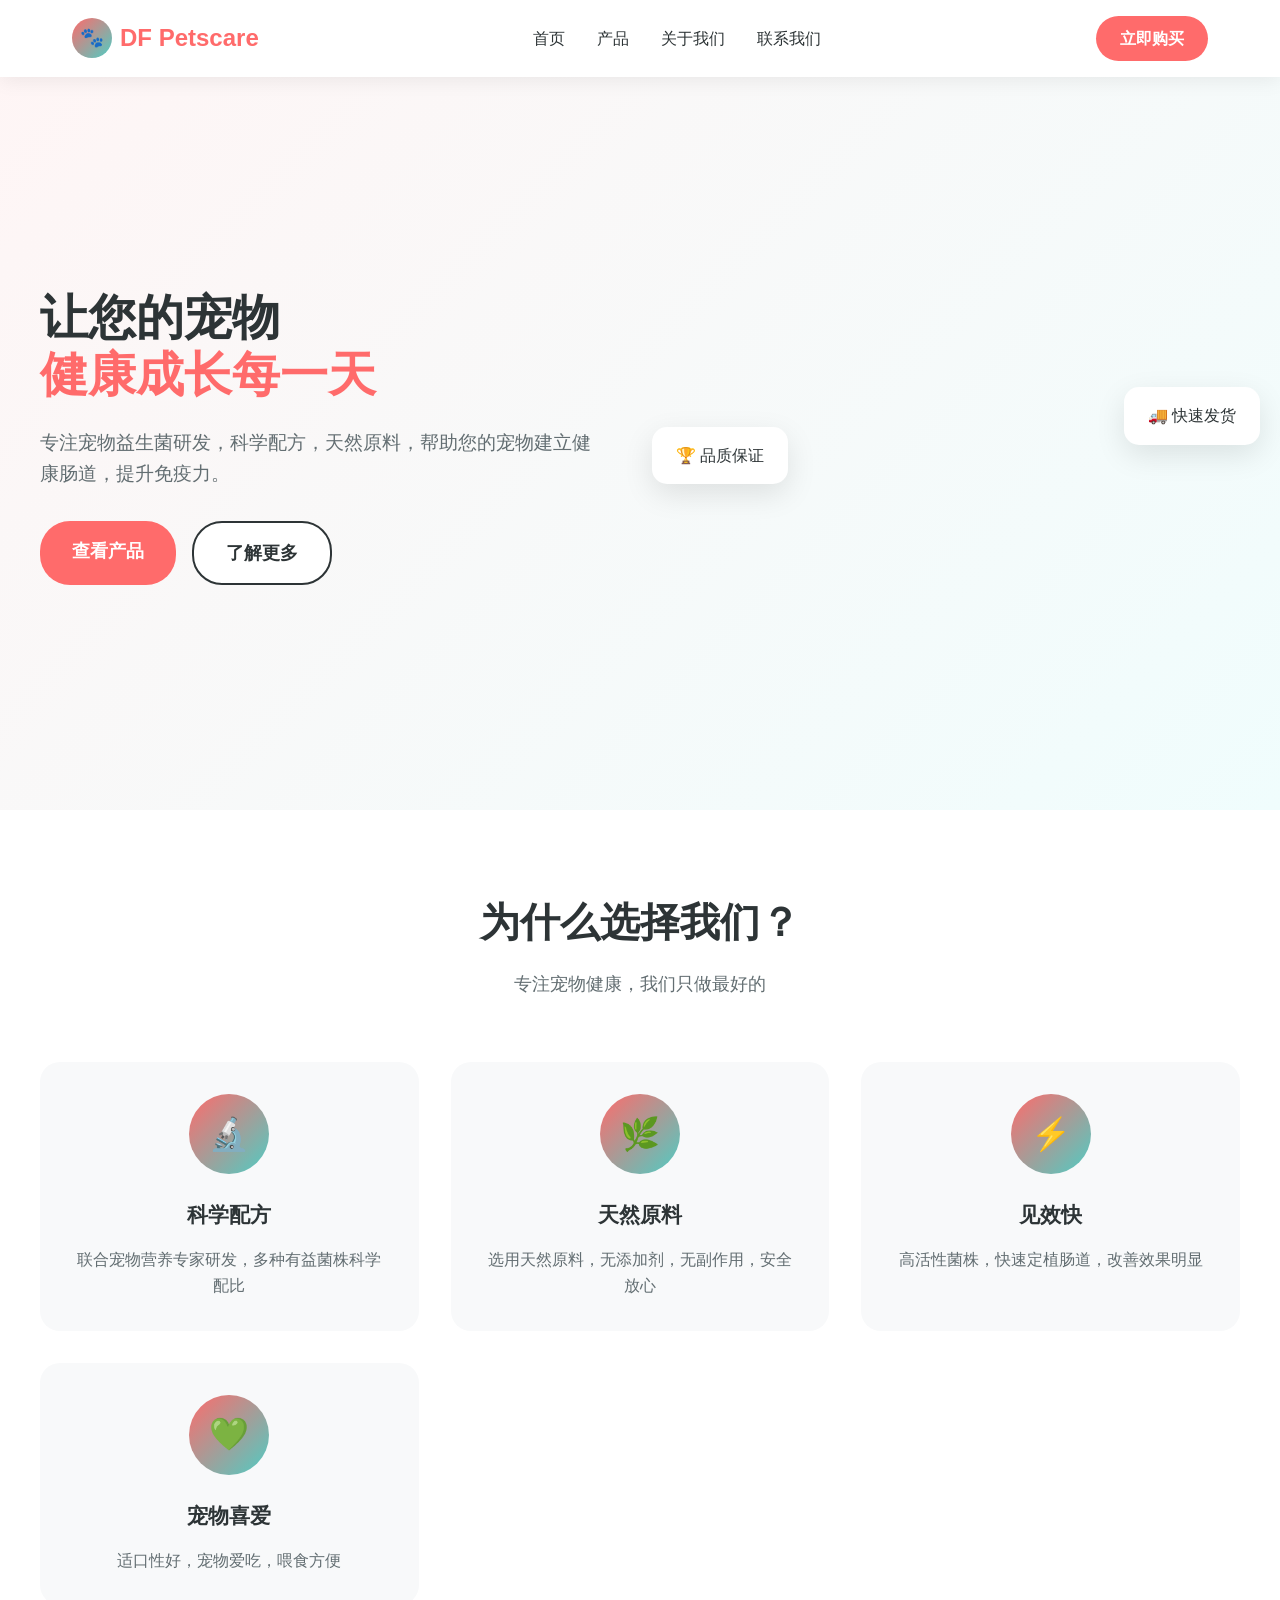
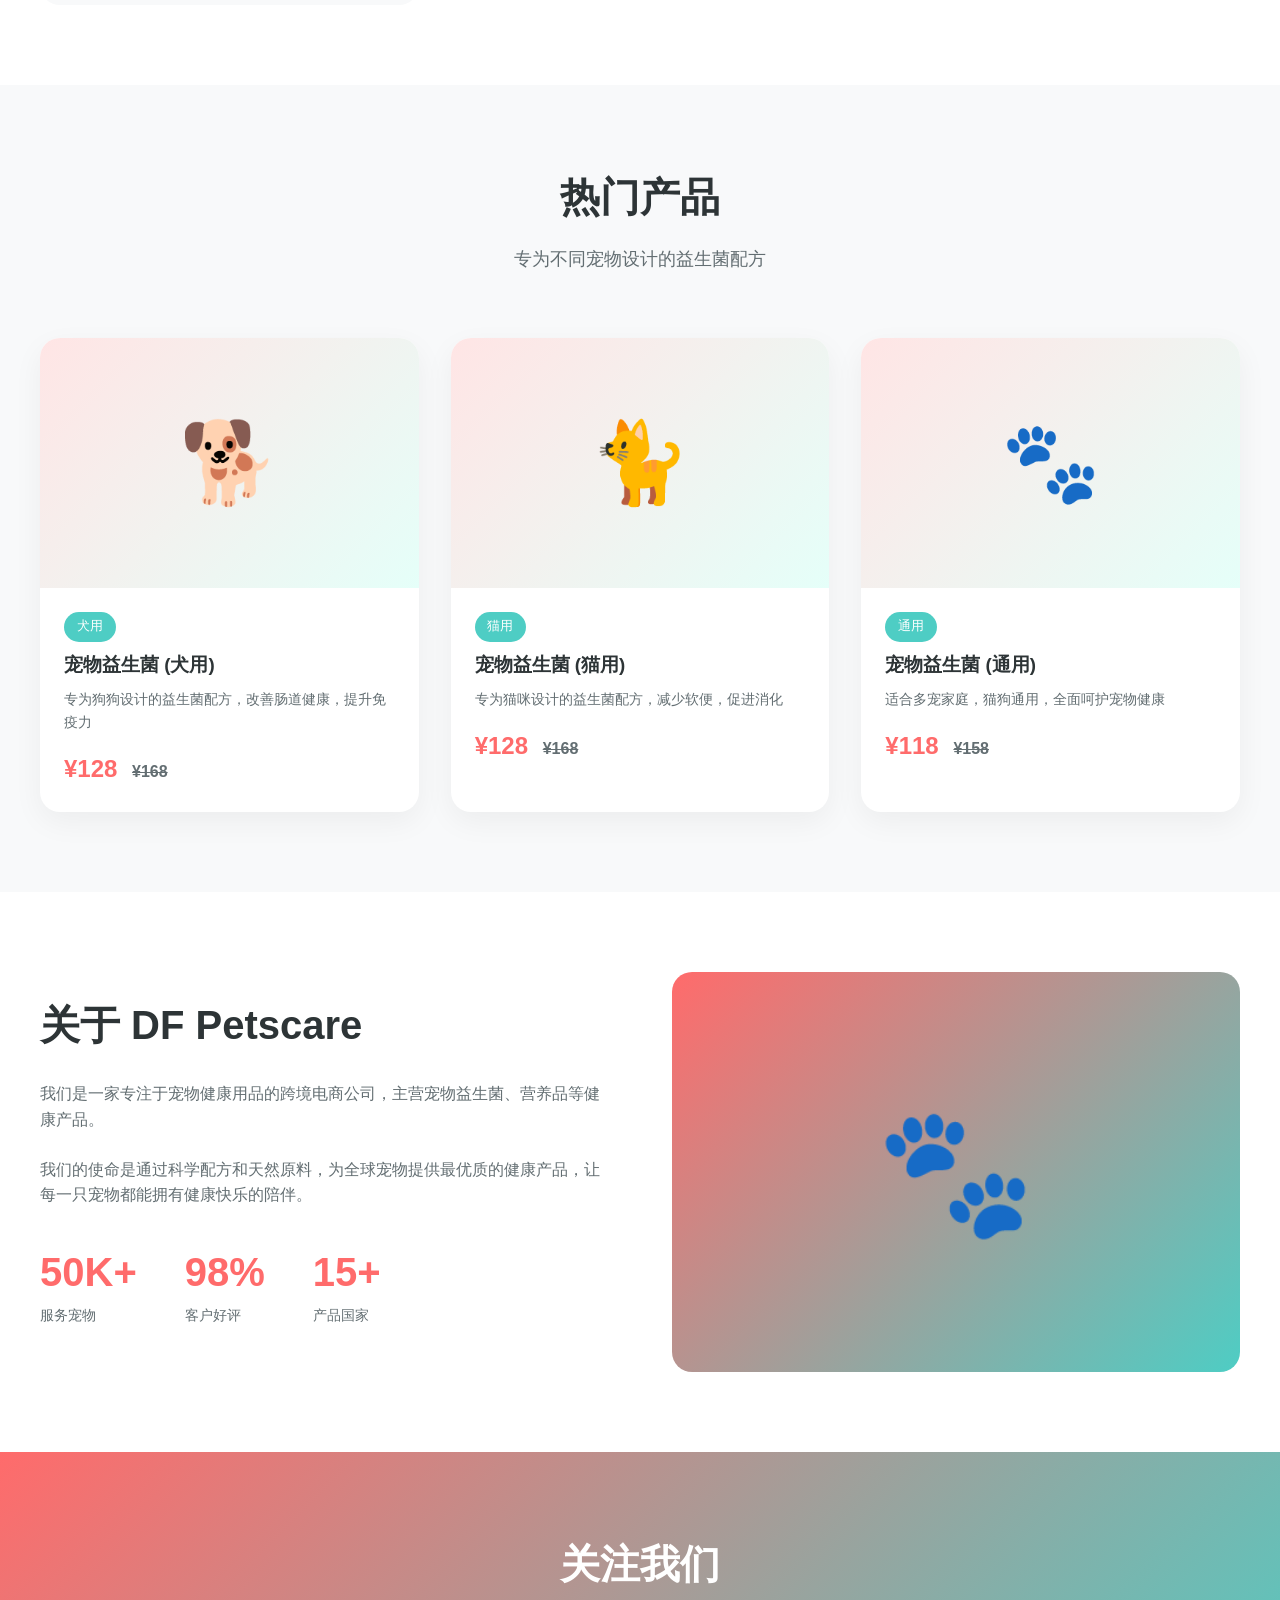
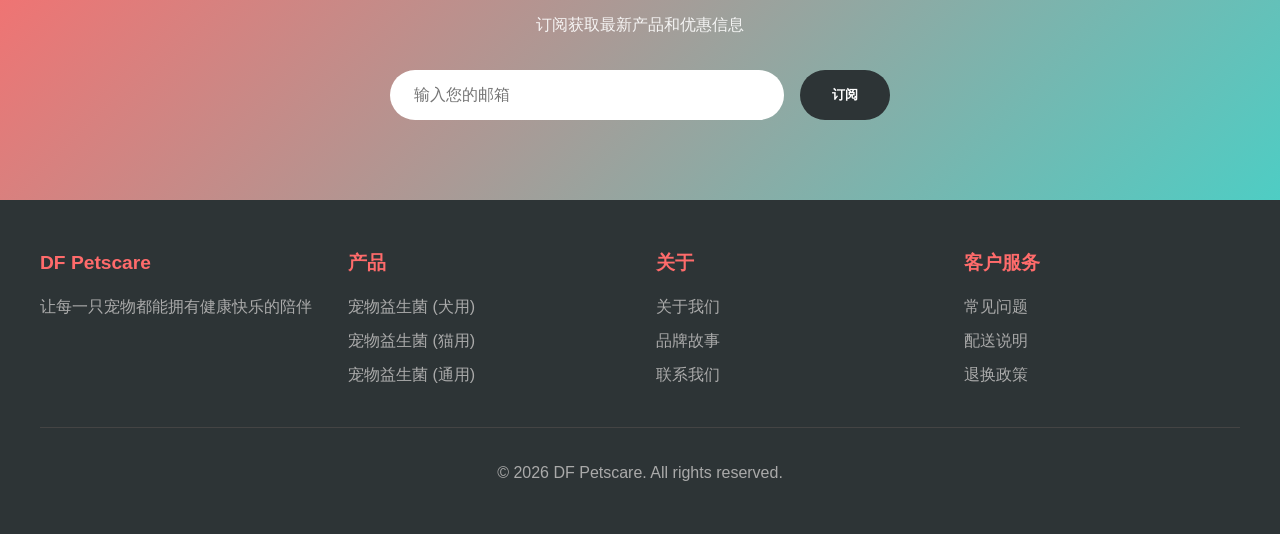
==== website/index.html @ a5255a8e "Initial commit: DF Petscare website" ====
<!DOCTYPE html>
<html lang="zh-CN">
<head>
    <meta charset="UTF-8">
    <meta name="viewport" content="width=device-width, initial-scale=1.0">
    <title>DF Petscare | 宠物益生菌专家</title>
    <meta name="description" content="专注宠物健康，让每一只宠物都能拥有健康快乐的陪伴。主要产品：宠物益生菌、宠物营养品。">
    <style>
        * {
            margin: 0;
            padding: 0;
            box-sizing: border-box;
        }

        :root {
            --primary: #FF6B6B;
            --primary-dark: #EE5A5A;
            --secondary: #4ECDC4;
            --accent: #FFE66D;
            --dark: #2D3436;
            --light: #F8F9FA;
            --white: #FFFFFF;
            --gray: #636E72;
        }

        body {
            font-family: -apple-system, BlinkMacSystemFont, 'Segoe UI', Roboto, 'Helvetica Neue', Arial, sans-serif;
            line-height: 1.6;
            color: var(--dark);
            background: var(--white);
        }

        /* Header */
        header {
            background: var(--white);
            box-shadow: 0 2px 20px rgba(0,0,0,0.08);
            position: fixed;
            width: 100%;
            top: 0;
            z-index: 1000;
        }

        .nav-container {
            max-width: 1200px;
            margin: 0 auto;
            padding: 1rem 2rem;
            display: flex;
            justify-content: space-between;
            align-items: center;
        }

        .logo {
            display: flex;
            align-items: center;
            gap: 0.5rem;
            font-size: 1.5rem;
            font-weight: 700;
            color: var(--primary);
        }

        .logo-icon {
            width: 40px;
            height: 40px;
            background: linear-gradient(135deg, var(--primary), var(--secondary));
            border-radius: 50%;
            display: flex;
            align-items: center;
            justify-content: center;
            color: white;
            font-size: 1.2rem;
        }

        nav ul {
            display: flex;
            list-style: none;
            gap: 2rem;
        }

        nav a {
            text-decoration: none;
            color: var(--dark);
            font-weight: 500;
            transition: color 0.3s;
        }

        nav a:hover {
            color: var(--primary);
        }

        .cta-button {
            background: var(--primary);
            color: white;
            padding: 0.6rem 1.5rem;
            border-radius: 25px;
            text-decoration: none;
            font-weight: 600;
            transition: all 0.3s;
        }

        .cta-button:hover {
            background: var(--primary-dark);
            transform: translateY(-2px);
            box-shadow: 0 5px 20px rgba(255, 107, 107, 0.3);
        }

        /* Hero Section */
        .hero {
            padding: 8rem 2rem 4rem;
            background: linear-gradient(135deg, #FFF5F5 0%, #F0FDFD 100%);
            min-height: 90vh;
            display: flex;
            align-items: center;
        }

        .hero-container {
            max-width: 1200px;
            margin: 0 auto;
            display: grid;
            grid-template-columns: 1fr 1fr;
            gap: 4rem;
            align-items: center;
        }

        .hero-content h1 {
            font-size: 3rem;
            line-height: 1.2;
            margin-bottom: 1.5rem;
            color: var(--dark);
        }

        .hero-content h1 span {
            color: var(--primary);
        }

        .hero-content p {
            font-size: 1.2rem;
            color: var(--gray);
            margin-bottom: 2rem;
        }

        .hero-buttons {
            display: flex;
            gap: 1rem;
        }

        .btn-primary {
            background: var(--primary);
            color: white;
            padding: 1rem 2rem;
            border-radius: 30px;
            text-decoration: none;
            font-weight: 600;
            font-size: 1.1rem;
            transition: all 0.3s;
        }

        .btn-primary:hover {
            background: var(--primary-dark);
            transform: translateY(-3px);
            box-shadow: 0 10px 30px rgba(255, 107, 107, 0.3);
        }

        .btn-secondary {
            background: white;
            color: var(--dark);
            padding: 1rem 2rem;
            border-radius: 30px;
            text-decoration: none;
            font-weight: 600;
            font-size: 1.1rem;
            border: 2px solid var(--dark);
            transition: all 0.3s;
        }

        .btn-secondary:hover {
            background: var(--dark);
            color: white;
        }

        .hero-image {
            position: relative;
        }

        .hero-image img {
            width: 100%;
            border-radius: 20px;
            box-shadow: 0 20px 60px rgba(0,0,0,0.1);
        }

        .floating-badge {
            position: absolute;
            background: white;
            padding: 1rem 1.5rem;
            border-radius: 15px;
            box-shadow: 0 10px 30px rgba(0,0,0,0.1);
            animation: float 3s ease-in-out infinite;
        }

        .badge-1 {
            top: 10%;
            left: -20px;
        }

        .badge-2 {
            bottom: 20%;
            right: -20px;
            animation-delay: 1.5s;
        }

        @keyframes float {
            0%, 100% { transform: translateY(0); }
            50% { transform: translateY(-10px); }
        }

        /* Features Section */
        .features {
            padding: 5rem 2rem;
            background: var(--white);
        }

        .section-container {
            max-width: 1200px;
            margin: 0 auto;
        }

        .section-header {
            text-align: center;
            margin-bottom: 4rem;
        }

        .section-header h2 {
            font-size: 2.5rem;
            margin-bottom: 1rem;
        }

        .section-header p {
            color: var(--gray);
            font-size: 1.1rem;
        }

        .features-grid {
            display: grid;
            grid-template-columns: repeat(auto-fit, minmax(280px, 1fr));
            gap: 2rem;
        }

        .feature-card {
            background: var(--light);
            padding: 2rem;
            border-radius: 20px;
            text-align: center;
            transition: all 0.3s;
        }

        .feature-card:hover {
            transform: translateY(-10px);
            box-shadow: 0 20px 40px rgba(0,0,0,0.1);
        }

        .feature-icon {
            width: 80px;
            height: 80px;
            background: linear-gradient(135deg, var(--primary), var(--secondary));
            border-radius: 50%;
            display: flex;
            align-items: center;
            justify-content: center;
            margin: 0 auto 1.5rem;
            font-size: 2rem;
        }

        .feature-card h3 {
            margin-bottom: 1rem;
            font-size: 1.3rem;
        }

        .feature-card p {
            color: var(--gray);
        }

        /* Products Section */
        .products {
            padding: 5rem 2rem;
            background: var(--light);
        }

        .products-grid {
            display: grid;
            grid-template-columns: repeat(auto-fit, minmax(300px, 1fr));
            gap: 2rem;
        }

        .product-card {
            background: white;
            border-radius: 20px;
            overflow: hidden;
            box-shadow: 0 10px 30px rgba(0,0,0,0.05);
            transition: all 0.3s;
        }

        .product-card:hover {
            transform: translateY(-10px);
            box-shadow: 0 20px 50px rgba(0,0,0,0.1);
        }

        .product-image {
            height: 250px;
            background: linear-gradient(135deg, #FFE5E5, #E5FFF9);
            display: flex;
            align-items: center;
            justify-content: center;
            font-size: 5rem;
        }

        .product-info {
            padding: 1.5rem;
        }

        .product-tag {
            display: inline-block;
            background: var(--secondary);
            color: white;
            padding: 0.3rem 0.8rem;
            border-radius: 15px;
            font-size: 0.8rem;
            margin-bottom: 0.5rem;
        }

        .product-info h3 {
            margin-bottom: 0.5rem;
        }

        .product-info p {
            color: var(--gray);
            font-size: 0.9rem;
            margin-bottom: 1rem;
        }

        .product-price {
            font-size: 1.5rem;
            font-weight: 700;
            color: var(--primary);
        }

        .product-price span {
            font-size: 1rem;
            color: var(--gray);
            text-decoration: line-through;
            margin-left: 0.5rem;
        }

        /* About Section */
        .about {
            padding: 5rem 2rem;
            background: white;
        }

        .about-container {
            max-width: 1200px;
            margin: 0 auto;
            display: grid;
            grid-template-columns: 1fr 1fr;
            gap: 4rem;
            align-items: center;
        }

        .about-content h2 {
            font-size: 2.5rem;
            margin-bottom: 1.5rem;
        }

        .about-content p {
            color: var(--gray);
            margin-bottom: 1.5rem;
        }

        .about-stats {
            display: flex;
            gap: 3rem;
            margin-top: 2rem;
        }

        .stat h3 {
            font-size: 2.5rem;
            color: var(--primary);
        }

        .stat p {
            color: var(--gray);
            font-size: 0.9rem;
        }

        .about-image {
            background: linear-gradient(135deg, var(--primary), var(--secondary));
            border-radius: 20px;
            height: 400px;
            display: flex;
            align-items: center;
            justify-content: center;
            font-size: 8rem;
        }

        /* Contact Section */
        .contact {
            padding: 5rem 2rem;
            background: linear-gradient(135deg, var(--primary), var(--secondary));
            color: white;
        }

        .contact-container {
            max-width: 800px;
            margin: 0 auto;
            text-align: center;
        }

        .contact h2 {
            font-size: 2.5rem;
            margin-bottom: 1rem;
        }

        .contact p {
            opacity: 0.9;
            margin-bottom: 2rem;
        }

        .contact-form {
            display: flex;
            gap: 1rem;
            max-width: 500px;
            margin: 0 auto;
        }

        .contact-form input {
            flex: 1;
            padding: 1rem 1.5rem;
            border: none;
            border-radius: 30px;
            font-size: 1rem;
        }

        .contact-form button {
            background: var(--dark);
            color: white;
            border: none;
            padding: 1rem 2rem;
            border-radius: 30px;
            font-weight: 600;
            cursor: pointer;
            transition: all 0.3s;
        }

        .contact-form button:hover {
            background: #1a1a1a;
        }

        /* Footer */
        footer {
            background: var(--dark);
            color: white;
            padding: 3rem 2rem;
        }

        .footer-container {
            max-width: 1200px;
            margin: 0 auto;
            display: grid;
            grid-template-columns: repeat(auto-fit, minmax(200px, 1fr));
            gap: 2rem;
        }

        .footer-col h4 {
            font-size: 1.2rem;
            margin-bottom: 1rem;
            color: var(--primary);
        }

        .footer-col ul {
            list-style: none;
        }

        .footer-col li {
            margin-bottom: 0.5rem;
        }

        .footer-col a {
            color: #aaa;
            text-decoration: none;
            transition: color 0.3s;
        }

        .footer-col a:hover {
            color: white;
        }

        .footer-bottom {
            max-width: 1200px;
            margin: 2rem auto 0;
            padding-top: 2rem;
            border-top: 1px solid #444;
            text-align: center;
            color: #aaa;
        }

        /* Responsive */
        @media (max-width: 768px) {
            .hero-container {
                grid-template-columns: 1fr;
                text-align: center;
            }

            .hero-buttons {
                justify-content: center;
            }

            .hero-content h1 {
                font-size: 2rem;
            }

            .about-container {
                grid-template-columns: 1fr;
            }

            .about-image {
                height: 300px;
            }

            .contact-form {
                flex-direction: column;
            }

            nav ul {
                display: none;
            }
        }
    </style>
</head>
<body>
    <!-- Header -->
    <header>
        <div class="nav-container">
            <div class="logo">
                <div class="logo-icon">🐾</div>
                <span>DF Petscare</span>
            </div>
            <nav>
                <ul>
                    <li><a href="#home">首页</a></li>
                    <li><a href="#products">产品</a></li>
                    <li><a href="#about">关于我们</a></li>
                    <li><a href="#contact">联系我们</a></li>
                </ul>
            </nav>
            <a href="#products" class="cta-button">立即购买</a>
        </div>
    </header>

    <!-- Hero Section -->
    <section class="hero" id="home">
        <div class="hero-container">
            <div class="hero-content">
                <h1>让您的宠物<br><span>健康成长每一天</span></h1>
                <p>专注宠物益生菌研发，科学配方，天然原料，帮助您的宠物建立健康肠道，提升免疫力。</p>
                <div class="hero-buttons">
                    <a href="#products" class="btn-primary">查看产品</a>
                    <a href="#about" class="btn-secondary">了解更多</a>
                </div>
            </div>
            <div class="hero-image">
                <div class="hero-image-placeholder">🐕🐱</div>
                <div class="floating-badge badge-1">
                    <strong>🏆</strong> 品质保证
                </div>
                <div class="floating-badge badge-2">
                    <strong>🚚</strong> 快速发货
                </div>
            </div>
        </div>
    </section>

    <!-- Features Section -->
    <section class="features">
        <div class="section-container">
            <div class="section-header">
                <h2>为什么选择我们？</h2>
                <p>专注宠物健康，我们只做最好的</p>
            </div>
            <div class="features-grid">
                <div class="feature-card">
                    <div class="feature-icon">🔬</div>
                    <h3>科学配方</h3>
                    <p>联合宠物营养专家研发，多种有益菌株科学配比</p>
                </div>
                <div class="feature-card">
                    <div class="feature-icon">🌿</div>
                    <h3>天然原料</h3>
                    <p>选用天然原料，无添加剂，无副作用，安全放心</p>
                </div>
                <div class="feature-card">
                    <div class="feature-icon">⚡</div>
                    <h3>见效快</h3>
                    <p>高活性菌株，快速定植肠道，改善效果明显</p>
                </div>
                <div class="feature-card">
                    <div class="feature-icon">💚</div>
                    <h3>宠物喜爱</h3>
                    <p>适口性好，宠物爱吃，喂食方便</p>
                </div>
            </div>
        </div>
    </section>

    <!-- Products Section -->
    <section class="products" id="products">
        <div class="section-container">
            <div class="section-header">
                <h2>热门产品</h2>
                <p>专为不同宠物设计的益生菌配方</p>
            </div>
            <div class="products-grid">
                <div class="product-card">
                    <div class="product-image">🐕</div>
                    <div class="product-info">
                        <span class="product-tag">犬用</span>
                        <h3>宠物益生菌 (犬用)</h3>
                        <p>专为狗狗设计的益生菌配方，改善肠道健康，提升免疫力</p>
                        <div class="product-price">¥128 <span>¥168</span></div>
                    </div>
                </div>
                <div class="product-card">
                    <div class="product-image">🐈</div>
                    <div class="product-info">
                        <span class="product-tag">猫用</span>
                        <h3>宠物益生菌 (猫用)</h3>
                        <p>专为猫咪设计的益生菌配方，减少软便，促进消化</p>
                        <div class="product-price">¥128 <span>¥168</span></div>
                    </div>
                </div>
                <div class="product-card">
                    <div class="product-image">🐾</div>
                    <div class="product-info">
                        <span class="product-tag">通用</span>
                        <h3>宠物益生菌 (通用)</h3>
                        <p>适合多宠家庭，猫狗通用，全面呵护宠物健康</p>
                        <div class="product-price">¥118 <span>¥158</span></div>
                    </div>
                </div>
            </div>
        </div>
    </section>

    <!-- About Section -->
    <section class="about" id="about">
        <div class="about-container">
            <div class="about-content">
                <h2>关于 DF Petscare</h2>
                <p>我们是一家专注于宠物健康用品的跨境电商公司，主营宠物益生菌、营养品等健康产品。</p>
                <p>我们的使命是通过科学配方和天然原料，为全球宠物提供最优质的健康产品，让每一只宠物都能拥有健康快乐的陪伴。</p>
                <div class="about-stats">
                    <div class="stat">
                        <h3>50K+</h3>
                        <p>服务宠物</p>
                    </div>
                    <div class="stat">
                        <h3>98%</h3>
                        <p>客户好评</p>
                    </div>
                    <div class="stat">
                        <h3>15+</h3>
                        <p>产品国家</p>
                    </div>
                </div>
            </div>
            <div class="about-image">
                🐾
            </div>
        </div>
    </section>

    <!-- Contact Section -->
    <section class="contact" id="contact">
        <div class="contact-container">
            <h2>关注我们</h2>
            <p>订阅获取最新产品和优惠信息</p>
            <form class="contact-form">
                <input type="email" placeholder="输入您的邮箱">
                <button type="submit">订阅</button>
            </form>
        </div>
    </section>

    <!-- Footer -->
    <footer>
        <div class="footer-container">
            <div class="footer-col">
                <h4>DF Petscare</h4>
                <p style="color: #aaa;">让每一只宠物都能拥有健康快乐的陪伴</p>
            </div>
            <div class="footer-col">
                <h4>产品</h4>
                <ul>
                    <li><a href="#">宠物益生菌 (犬用)</a></li>
                    <li><a href="#">宠物益生菌 (猫用)</a></li>
                    <li><a href="#">宠物益生菌 (通用)</a></li>
                </ul>
            </div>
            <div class="footer-col">
                <h4>关于</h4>
                <ul>
                    <li><a href="#">关于我们</a></li>
                    <li><a href="#">品牌故事</a></li>
                    <li><a href="#">联系我们</a></li>
                </ul>
            </div>
            <div class="footer-col">
                <h4>客户服务</h4>
                <ul>
                    <li><a href="#">常见问题</a></li>
                    <li><a href="#">配送说明</a></li>
                    <li><a href="#">退换政策</a></li>
                </ul>
            </div>
        </div>
        <div class="footer-bottom">
            <p>&copy; 2026 DF Petscare. All rights reserved.</p>
        </div>
    </footer>
</body>
</html>
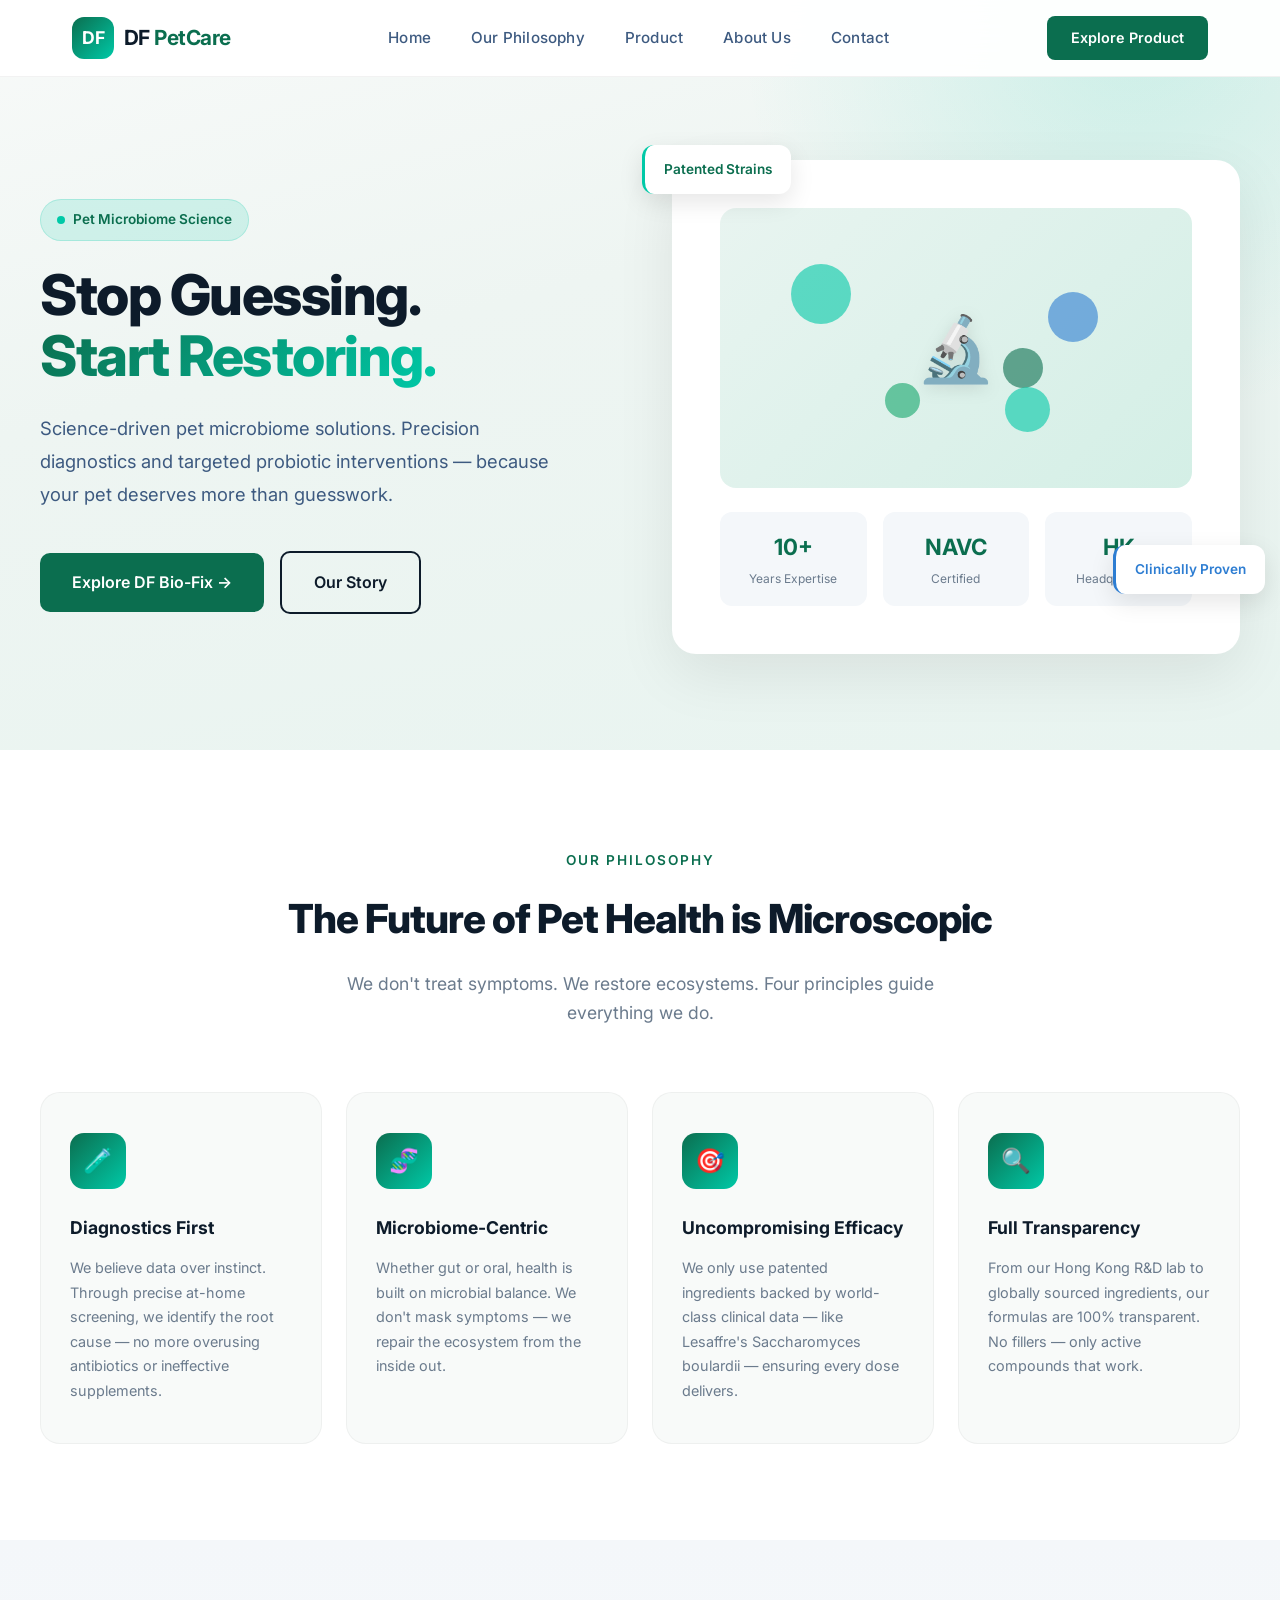
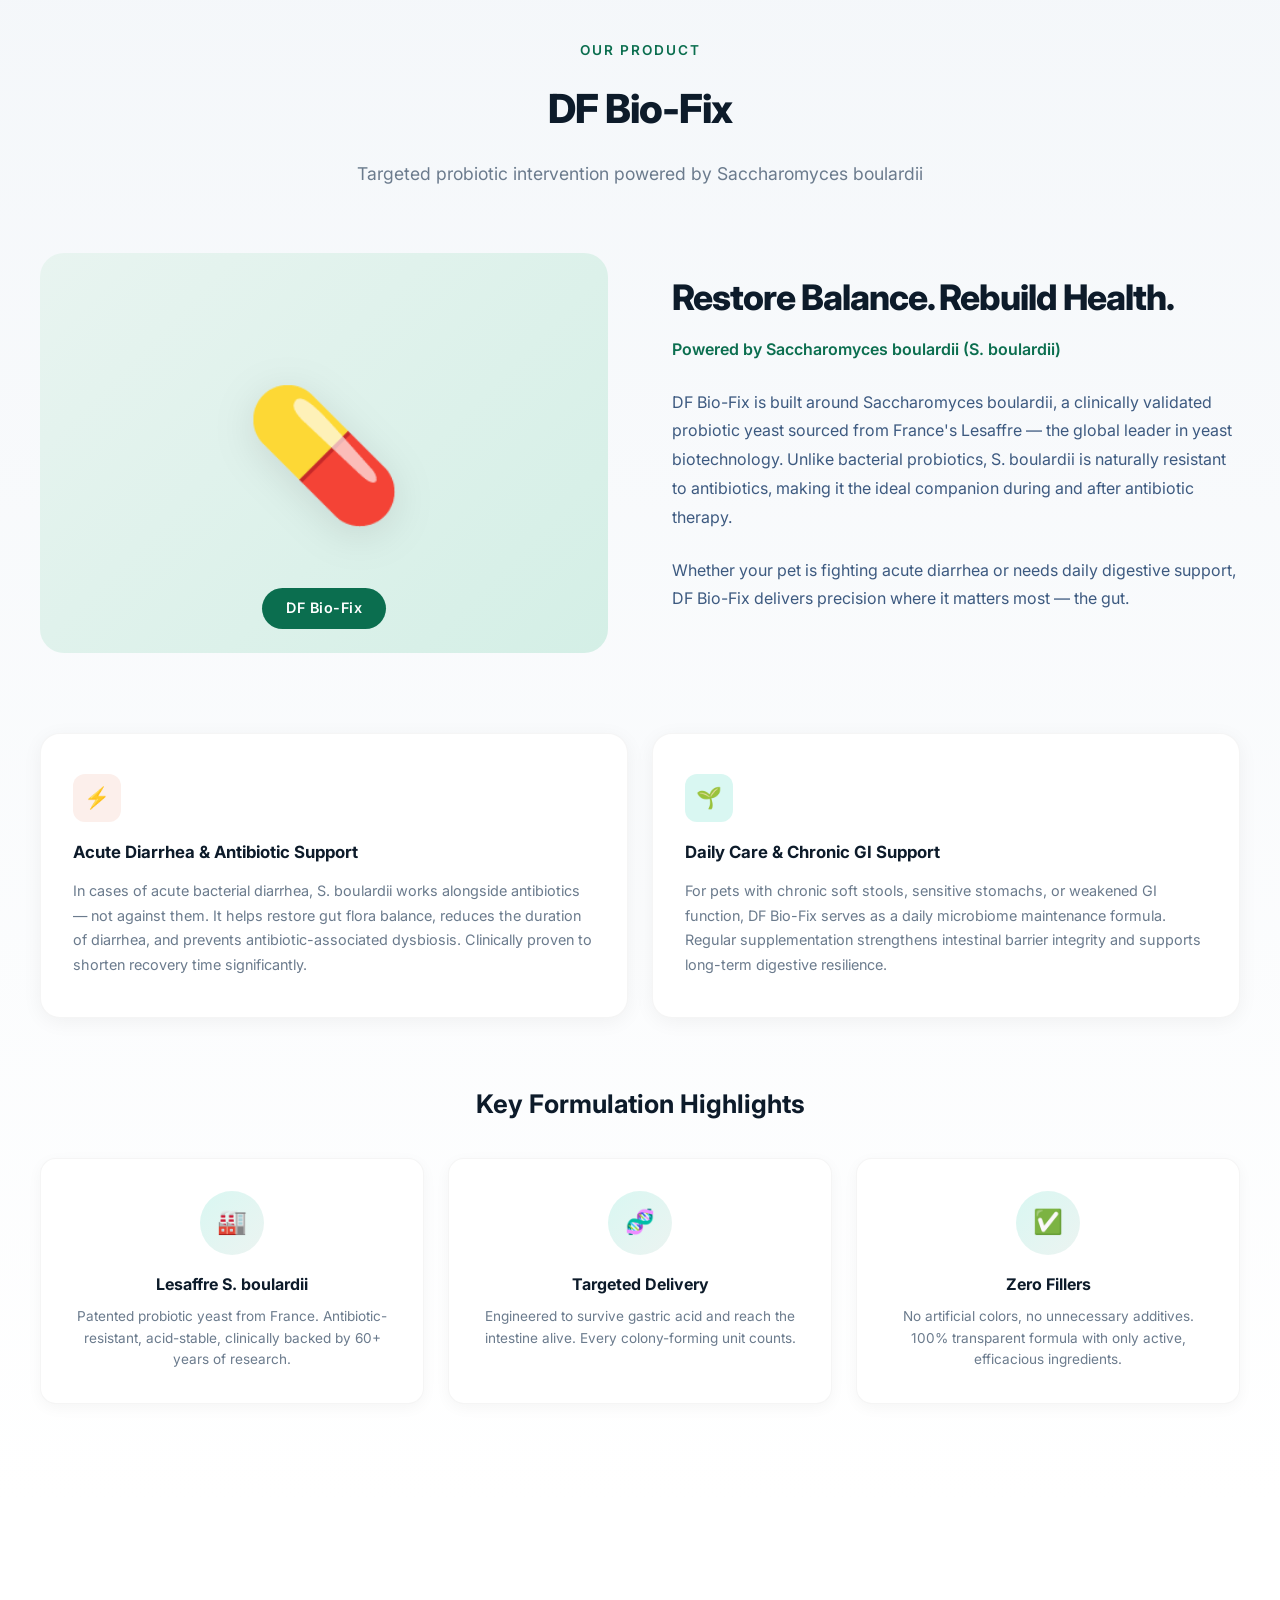
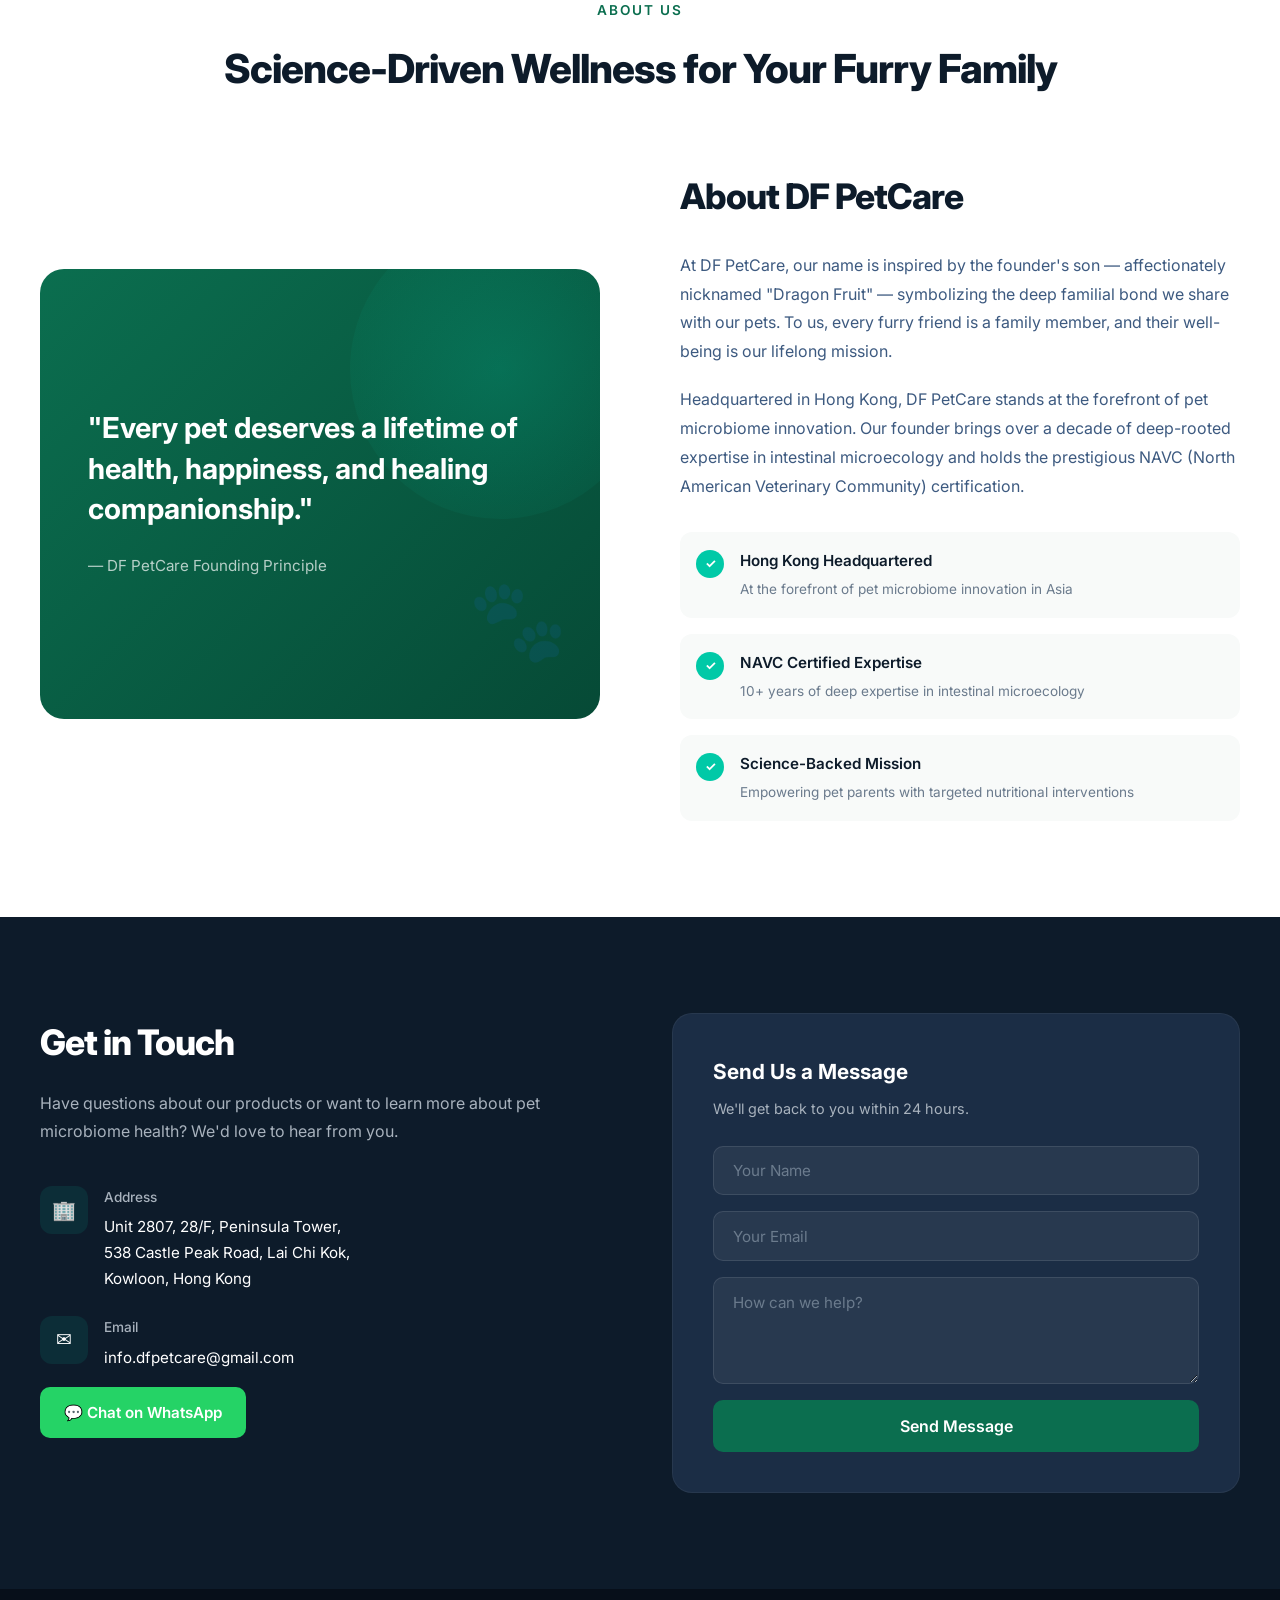
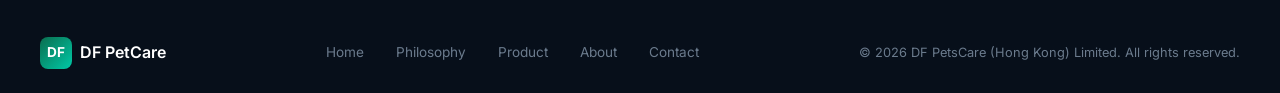
==== commit 844c8fb0: "Update website with new brand identity and product info" ====
--- a/website/index.html
+++ b/website/index.html
@@ -1,10 +1,11 @@
 <!DOCTYPE html>
-<html lang="zh-CN">
+<html lang="en">
 <head>
     <meta charset="UTF-8">
     <meta name="viewport" content="width=device-width, initial-scale=1.0">
-    <title>DF Petscare | 宠物益生菌专家</title>
-    <meta name="description" content="专注宠物健康，让每一只宠物都能拥有健康快乐的陪伴。主要产品：宠物益生菌、宠物营养品。">
+    <title>DF PetCare | Stop Guessing. Start Restoring.</title>
+    <meta name="description" content="Science-driven pet microbiome solutions. Precision diagnostics and targeted probiotic interventions for your furry family.">
+    <link href="https://fonts.googleapis.com/css2?family=Inter:wght@300;400;500;600;700;800&display=swap" rel="stylesheet">
     <style>
         * {
             margin: 0;
@@ -13,27 +14,36 @@
         }
 
         :root {
-            --primary: #FF6B6B;
-            --primary-dark: #EE5A5A;
-            --secondary: #4ECDC4;
-            --accent: #FFE66D;
-            --dark: #2D3436;
-            --light: #F8F9FA;
+            --primary: #0B6E4F;
+            --primary-light: #14A76C;
+            --primary-dark: #064A36;
+            --accent: #00C9A7;
+            --accent-glow: rgba(0, 201, 167, 0.15);
+            --science-blue: #2D7DD2;
+            --dark: #0D1B2A;
+            --dark-mid: #1B2D45;
+            --gray-dark: #3D5A80;
+            --gray: #6B7B8D;
+            --gray-light: #A8B2BD;
+            --light: #F4F7FA;
+            --light-warm: #F8FAF9;
             --white: #FFFFFF;
-            --gray: #636E72;
+            --warning: #E07A5F;
         }
 
         body {
-            font-family: -apple-system, BlinkMacSystemFont, 'Segoe UI', Roboto, 'Helvetica Neue', Arial, sans-serif;
-            line-height: 1.6;
+            font-family: 'Inter', -apple-system, BlinkMacSystemFont, 'Segoe UI', Roboto, sans-serif;
+            line-height: 1.7;
             color: var(--dark);
             background: var(--white);
-        }
-
-        /* Header */
+            -webkit-font-smoothing: antialiased;
+        }
+
+        /* ==================== HEADER ==================== */
         header {
-            background: var(--white);
-            box-shadow: 0 2px 20px rgba(0,0,0,0.08);
+            background: rgba(255,255,255,0.95);
+            backdrop-filter: blur(20px);
+            border-bottom: 1px solid rgba(0,0,0,0.05);
             position: fixed;
             width: 100%;
             top: 0;
@@ -52,64 +62,105 @@
         .logo {
             display: flex;
             align-items: center;
-            gap: 0.5rem;
-            font-size: 1.5rem;
-            font-weight: 700;
-            color: var(--primary);
+            gap: 0.6rem;
+            text-decoration: none;
         }
 
         .logo-icon {
-            width: 40px;
-            height: 40px;
-            background: linear-gradient(135deg, var(--primary), var(--secondary));
-            border-radius: 50%;
+            width: 42px;
+            height: 42px;
+            background: linear-gradient(135deg, var(--primary), var(--accent));
+            border-radius: 12px;
             display: flex;
             align-items: center;
             justify-content: center;
             color: white;
-            font-size: 1.2rem;
+            font-size: 1.1rem;
+            font-weight: 700;
+        }
+
+        .logo-text {
+            font-size: 1.3rem;
+            font-weight: 700;
+            color: var(--dark);
+            letter-spacing: -0.5px;
+        }
+
+        .logo-text span {
+            color: var(--primary);
         }
 
         nav ul {
             display: flex;
             list-style: none;
-            gap: 2rem;
+            gap: 2.5rem;
         }
 
         nav a {
             text-decoration: none;
-            color: var(--dark);
+            color: var(--gray-dark);
             font-weight: 500;
+            font-size: 0.95rem;
             transition: color 0.3s;
+            letter-spacing: 0.2px;
         }
 
         nav a:hover {
             color: var(--primary);
         }
 
-        .cta-button {
+        .nav-cta {
             background: var(--primary);
             color: white;
             padding: 0.6rem 1.5rem;
-            border-radius: 25px;
+            border-radius: 8px;
             text-decoration: none;
             font-weight: 600;
+            font-size: 0.9rem;
             transition: all 0.3s;
         }
 
-        .cta-button:hover {
+        .nav-cta:hover {
             background: var(--primary-dark);
-            transform: translateY(-2px);
-            box-shadow: 0 5px 20px rgba(255, 107, 107, 0.3);
-        }
-
-        /* Hero Section */
+            transform: translateY(-1px);
+            box-shadow: 0 4px 15px rgba(11,110,79,0.3);
+        }
+
+        /* Mobile menu button */
+        .menu-toggle {
+            display: none;
+            background: none;
+            border: none;
+            cursor: pointer;
+            padding: 0.5rem;
+        }
+
+        .menu-toggle span {
+            display: block;
+            width: 24px;
+            height: 2px;
+            background: var(--dark);
+            margin: 5px 0;
+            transition: 0.3s;
+        }
+
+        /* ==================== HERO ==================== */
         .hero {
-            padding: 8rem 2rem 4rem;
-            background: linear-gradient(135deg, #FFF5F5 0%, #F0FDFD 100%);
-            min-height: 90vh;
-            display: flex;
-            align-items: center;
+            padding: 10rem 2rem 6rem;
+            background: linear-gradient(165deg, #F8FAF9 0%, #EEF5F2 40%, #E8F4F0 100%);
+            position: relative;
+            overflow: hidden;
+        }
+
+        .hero::before {
+            content: '';
+            position: absolute;
+            top: -50%;
+            right: -20%;
+            width: 800px;
+            height: 800px;
+            background: radial-gradient(circle, var(--accent-glow) 0%, transparent 70%);
+            pointer-events: none;
         }
 
         .hero-container {
@@ -119,102 +170,217 @@
             grid-template-columns: 1fr 1fr;
             gap: 4rem;
             align-items: center;
+            position: relative;
+        }
+
+        .hero-badge {
+            display: inline-flex;
+            align-items: center;
+            gap: 0.5rem;
+            background: var(--accent-glow);
+            color: var(--primary);
+            padding: 0.5rem 1rem;
+            border-radius: 50px;
+            font-size: 0.85rem;
+            font-weight: 600;
+            margin-bottom: 1.5rem;
+            border: 1px solid rgba(0,201,167,0.2);
+        }
+
+        .hero-badge::before {
+            content: '';
+            width: 8px;
+            height: 8px;
+            background: var(--accent);
+            border-radius: 50%;
+            animation: pulse-dot 2s infinite;
+        }
+
+        @keyframes pulse-dot {
+            0%, 100% { opacity: 1; }
+            50% { opacity: 0.4; }
         }
 
         .hero-content h1 {
-            font-size: 3rem;
-            line-height: 1.2;
+            font-size: 3.5rem;
+            line-height: 1.1;
             margin-bottom: 1.5rem;
             color: var(--dark);
-        }
-
-        .hero-content h1 span {
-            color: var(--primary);
-        }
-
-        .hero-content p {
-            font-size: 1.2rem;
-            color: var(--gray);
-            margin-bottom: 2rem;
+            font-weight: 800;
+            letter-spacing: -1.5px;
+        }
+
+        .hero-content h1 .highlight {
+            background: linear-gradient(135deg, var(--primary), var(--accent));
+            -webkit-background-clip: text;
+            -webkit-text-fill-color: transparent;
+            background-clip: text;
+        }
+
+        .hero-content .subtitle {
+            font-size: 1.15rem;
+            color: var(--gray-dark);
+            margin-bottom: 2.5rem;
+            line-height: 1.8;
+            max-width: 520px;
         }
 
         .hero-buttons {
             display: flex;
             gap: 1rem;
+            align-items: center;
         }
 
         .btn-primary {
             background: var(--primary);
             color: white;
             padding: 1rem 2rem;
-            border-radius: 30px;
+            border-radius: 10px;
             text-decoration: none;
             font-weight: 600;
-            font-size: 1.1rem;
+            font-size: 1rem;
             transition: all 0.3s;
+            display: inline-flex;
+            align-items: center;
+            gap: 0.5rem;
         }
 
         .btn-primary:hover {
             background: var(--primary-dark);
-            transform: translateY(-3px);
-            box-shadow: 0 10px 30px rgba(255, 107, 107, 0.3);
-        }
-
-        .btn-secondary {
-            background: white;
+            transform: translateY(-2px);
+            box-shadow: 0 8px 25px rgba(11,110,79,0.3);
+        }
+
+        .btn-outline {
             color: var(--dark);
             padding: 1rem 2rem;
-            border-radius: 30px;
+            border-radius: 10px;
             text-decoration: none;
             font-weight: 600;
-            font-size: 1.1rem;
+            font-size: 1rem;
             border: 2px solid var(--dark);
             transition: all 0.3s;
-        }
-
-        .btn-secondary:hover {
+            display: inline-flex;
+            align-items: center;
+            gap: 0.5rem;
+        }
+
+        .btn-outline:hover {
             background: var(--dark);
             color: white;
         }
 
-        .hero-image {
+        /* Hero visual */
+        .hero-visual {
             position: relative;
         }
 
-        .hero-image img {
+        .hero-card {
+            background: white;
+            border-radius: 24px;
+            padding: 3rem;
+            box-shadow: 0 20px 60px rgba(0,0,0,0.08);
+            position: relative;
+        }
+
+        .hero-card .microbiome-viz {
             width: 100%;
-            border-radius: 20px;
-            box-shadow: 0 20px 60px rgba(0,0,0,0.1);
-        }
-
-        .floating-badge {
+            height: 280px;
+            background: linear-gradient(135deg, #E8F4F0, #D4EFE6);
+            border-radius: 16px;
+            display: flex;
+            align-items: center;
+            justify-content: center;
+            position: relative;
+            overflow: hidden;
+        }
+
+        .microbiome-viz .cell {
+            position: absolute;
+            border-radius: 50%;
+            opacity: 0.6;
+            animation: float-cell 6s ease-in-out infinite;
+        }
+
+        .cell-1 { width: 60px; height: 60px; background: var(--accent); top: 20%; left: 15%; animation-delay: 0s; }
+        .cell-2 { width: 40px; height: 40px; background: var(--primary); top: 50%; left: 60%; animation-delay: 1s; }
+        .cell-3 { width: 50px; height: 50px; background: var(--science-blue); top: 30%; right: 20%; animation-delay: 2s; }
+        .cell-4 { width: 35px; height: 35px; background: var(--primary-light); bottom: 25%; left: 35%; animation-delay: 0.5s; }
+        .cell-5 { width: 45px; height: 45px; background: var(--accent); bottom: 20%; right: 30%; animation-delay: 1.5s; }
+
+        @keyframes float-cell {
+            0%, 100% { transform: translate(0, 0) scale(1); }
+            33% { transform: translate(10px, -15px) scale(1.05); }
+            66% { transform: translate(-8px, 10px) scale(0.95); }
+        }
+
+        .microbiome-viz .center-icon {
+            font-size: 4rem;
+            z-index: 2;
+            filter: drop-shadow(0 4px 8px rgba(0,0,0,0.1));
+        }
+
+        .hero-card-stats {
+            display: grid;
+            grid-template-columns: repeat(3, 1fr);
+            gap: 1rem;
+            margin-top: 1.5rem;
+        }
+
+        .hero-stat {
+            text-align: center;
+            padding: 1rem 0.5rem;
+            background: var(--light);
+            border-radius: 12px;
+        }
+
+        .hero-stat .number {
+            font-size: 1.4rem;
+            font-weight: 700;
+            color: var(--primary);
+        }
+
+        .hero-stat .label {
+            font-size: 0.75rem;
+            color: var(--gray);
+            margin-top: 0.2rem;
+        }
+
+        .floating-tag {
             position: absolute;
             background: white;
-            padding: 1rem 1.5rem;
-            border-radius: 15px;
-            box-shadow: 0 10px 30px rgba(0,0,0,0.1);
-            animation: float 3s ease-in-out infinite;
-        }
-
-        .badge-1 {
-            top: 10%;
-            left: -20px;
-        }
-
-        .badge-2 {
-            bottom: 20%;
-            right: -20px;
-            animation-delay: 1.5s;
-        }
-
-        @keyframes float {
+            padding: 0.8rem 1.2rem;
+            border-radius: 12px;
+            box-shadow: 0 8px 25px rgba(0,0,0,0.1);
+            font-size: 0.85rem;
+            font-weight: 600;
+            animation: float-tag 4s ease-in-out infinite;
+            z-index: 5;
+        }
+
+        .tag-1 {
+            top: -15px;
+            left: -30px;
+            color: var(--primary);
+            border-left: 3px solid var(--accent);
+        }
+
+        .tag-2 {
+            bottom: 60px;
+            right: -25px;
+            color: var(--science-blue);
+            border-left: 3px solid var(--science-blue);
+            animation-delay: 2s;
+        }
+
+        @keyframes float-tag {
             0%, 100% { transform: translateY(0); }
-            50% { transform: translateY(-10px); }
-        }
-
-        /* Features Section */
-        .features {
-            padding: 5rem 2rem;
+            50% { transform: translateY(-8px); }
+        }
+
+        /* ==================== PHILOSOPHY / VALUES ==================== */
+        .philosophy {
+            padding: 6rem 2rem;
             background: var(--white);
         }
 
@@ -228,501 +394,951 @@
             margin-bottom: 4rem;
         }
 
+        .section-label {
+            display: inline-block;
+            color: var(--primary);
+            font-weight: 600;
+            font-size: 0.85rem;
+            text-transform: uppercase;
+            letter-spacing: 2px;
+            margin-bottom: 0.8rem;
+        }
+
         .section-header h2 {
             font-size: 2.5rem;
+            font-weight: 800;
+            letter-spacing: -1px;
             margin-bottom: 1rem;
+            color: var(--dark);
         }
 
         .section-header p {
             color: var(--gray);
             font-size: 1.1rem;
-        }
-
-        .features-grid {
+            max-width: 600px;
+            margin: 0 auto;
+        }
+
+        .values-grid {
             display: grid;
-            grid-template-columns: repeat(auto-fit, minmax(280px, 1fr));
-            gap: 2rem;
-        }
-
-        .feature-card {
-            background: var(--light);
-            padding: 2rem;
+            grid-template-columns: repeat(4, 1fr);
+            gap: 1.5rem;
+        }
+
+        .value-card {
+            background: var(--light-warm);
+            border: 1px solid rgba(0,0,0,0.04);
+            padding: 2.5rem 1.8rem;
             border-radius: 20px;
-            text-align: center;
-            transition: all 0.3s;
-        }
-
-        .feature-card:hover {
-            transform: translateY(-10px);
-            box-shadow: 0 20px 40px rgba(0,0,0,0.1);
-        }
-
-        .feature-icon {
-            width: 80px;
-            height: 80px;
-            background: linear-gradient(135deg, var(--primary), var(--secondary));
-            border-radius: 50%;
+            transition: all 0.4s;
+            position: relative;
+            overflow: hidden;
+        }
+
+        .value-card::before {
+            content: '';
+            position: absolute;
+            top: 0;
+            left: 0;
+            width: 100%;
+            height: 3px;
+            background: linear-gradient(90deg, var(--primary), var(--accent));
+            opacity: 0;
+            transition: opacity 0.3s;
+        }
+
+        .value-card:hover {
+            transform: translateY(-5px);
+            box-shadow: 0 15px 40px rgba(0,0,0,0.08);
+        }
+
+        .value-card:hover::before {
+            opacity: 1;
+        }
+
+        .value-icon {
+            width: 56px;
+            height: 56px;
+            background: linear-gradient(135deg, var(--primary), var(--accent));
+            border-radius: 14px;
             display: flex;
             align-items: center;
             justify-content: center;
-            margin: 0 auto 1.5rem;
-            font-size: 2rem;
-        }
-
-        .feature-card h3 {
-            margin-bottom: 1rem;
-            font-size: 1.3rem;
-        }
-
-        .feature-card p {
+            margin-bottom: 1.5rem;
+            font-size: 1.5rem;
+        }
+
+        .value-card h3 {
+            font-size: 1.1rem;
+            font-weight: 700;
+            margin-bottom: 0.8rem;
+            color: var(--dark);
+        }
+
+        .value-card p {
             color: var(--gray);
-        }
-
-        /* Products Section */
-        .products {
-            padding: 5rem 2rem;
-            background: var(--light);
-        }
-
-        .products-grid {
+            font-size: 0.9rem;
+            line-height: 1.7;
+        }
+
+        /* ==================== PRODUCT ==================== */
+        .product {
+            padding: 6rem 2rem;
+            background: linear-gradient(180deg, var(--light) 0%, var(--white) 100%);
+        }
+
+        .product-showcase {
             display: grid;
-            grid-template-columns: repeat(auto-fit, minmax(300px, 1fr));
-            gap: 2rem;
-        }
-
-        .product-card {
+            grid-template-columns: 1fr 1fr;
+            gap: 4rem;
+            align-items: center;
+            margin-bottom: 5rem;
+        }
+
+        .product-image-box {
+            background: linear-gradient(135deg, #E8F4F0, #D4EFE6);
+            border-radius: 24px;
+            padding: 3rem;
+            display: flex;
+            align-items: center;
+            justify-content: center;
+            min-height: 400px;
+            position: relative;
+        }
+
+        .product-image-box .product-icon {
+            font-size: 8rem;
+            filter: drop-shadow(0 8px 20px rgba(0,0,0,0.1));
+        }
+
+        .product-name-tag {
+            position: absolute;
+            bottom: 1.5rem;
+            left: 50%;
+            transform: translateX(-50%);
+            background: var(--primary);
+            color: white;
+            padding: 0.5rem 1.5rem;
+            border-radius: 50px;
+            font-weight: 600;
+            font-size: 0.9rem;
+            letter-spacing: 0.5px;
+        }
+
+        .product-details h2 {
+            font-size: 2.2rem;
+            font-weight: 800;
+            letter-spacing: -1px;
+            margin-bottom: 0.5rem;
+        }
+
+        .product-details .product-tagline {
+            color: var(--primary);
+            font-weight: 600;
+            font-size: 1rem;
+            margin-bottom: 1.5rem;
+        }
+
+        .product-details p {
+            color: var(--gray-dark);
+            margin-bottom: 1.5rem;
+            line-height: 1.8;
+        }
+
+        /* Use cases */
+        .use-cases {
+            display: grid;
+            grid-template-columns: 1fr 1fr;
+            gap: 1.5rem;
+            margin-top: 3rem;
+        }
+
+        .use-case {
             background: white;
             border-radius: 20px;
-            overflow: hidden;
-            box-shadow: 0 10px 30px rgba(0,0,0,0.05);
+            padding: 2.5rem 2rem;
+            box-shadow: 0 4px 20px rgba(0,0,0,0.05);
+            border: 1px solid rgba(0,0,0,0.04);
             transition: all 0.3s;
         }
 
-        .product-card:hover {
-            transform: translateY(-10px);
-            box-shadow: 0 20px 50px rgba(0,0,0,0.1);
-        }
-
-        .product-image {
-            height: 250px;
-            background: linear-gradient(135deg, #FFE5E5, #E5FFF9);
+        .use-case:hover {
+            transform: translateY(-3px);
+            box-shadow: 0 10px 30px rgba(0,0,0,0.08);
+        }
+
+        .use-case-icon {
+            width: 48px;
+            height: 48px;
+            border-radius: 12px;
             display: flex;
             align-items: center;
             justify-content: center;
-            font-size: 5rem;
-        }
-
-        .product-info {
-            padding: 1.5rem;
-        }
-
-        .product-tag {
-            display: inline-block;
-            background: var(--secondary);
-            color: white;
-            padding: 0.3rem 0.8rem;
-            border-radius: 15px;
-            font-size: 0.8rem;
-            margin-bottom: 0.5rem;
-        }
-
-        .product-info h3 {
-            margin-bottom: 0.5rem;
-        }
-
-        .product-info p {
+            font-size: 1.3rem;
+            margin-bottom: 1rem;
+        }
+
+        .use-case:first-child .use-case-icon {
+            background: rgba(224, 122, 95, 0.12);
+        }
+
+        .use-case:last-child .use-case-icon {
+            background: var(--accent-glow);
+        }
+
+        .use-case h3 {
+            font-size: 1.05rem;
+            font-weight: 700;
+            margin-bottom: 0.8rem;
+            color: var(--dark);
+        }
+
+        .use-case p {
             color: var(--gray);
             font-size: 0.9rem;
-            margin-bottom: 1rem;
-        }
-
-        .product-price {
+            line-height: 1.7;
+        }
+
+        /* Key Ingredients */
+        .ingredients {
+            padding: 4rem 0 0;
+        }
+
+        .ingredients h3 {
+            text-align: center;
+            font-size: 1.6rem;
+            font-weight: 700;
+            margin-bottom: 2rem;
+            color: var(--dark);
+        }
+
+        .ingredient-cards {
+            display: grid;
+            grid-template-columns: repeat(3, 1fr);
+            gap: 1.5rem;
+        }
+
+        .ingredient-card {
+            background: white;
+            border-radius: 16px;
+            padding: 2rem;
+            text-align: center;
+            box-shadow: 0 4px 15px rgba(0,0,0,0.04);
+            border: 1px solid rgba(0,0,0,0.04);
+            transition: all 0.3s;
+        }
+
+        .ingredient-card:hover {
+            transform: translateY(-3px);
+            box-shadow: 0 10px 30px rgba(0,0,0,0.08);
+        }
+
+        .ingredient-card .ing-icon {
+            width: 64px;
+            height: 64px;
+            background: linear-gradient(135deg, var(--accent-glow), rgba(11,110,79,0.08));
+            border-radius: 50%;
+            display: flex;
+            align-items: center;
+            justify-content: center;
+            margin: 0 auto 1rem;
             font-size: 1.5rem;
+        }
+
+        .ingredient-card h4 {
+            font-size: 1rem;
             font-weight: 700;
-            color: var(--primary);
-        }
-
-        .product-price span {
-            font-size: 1rem;
+            margin-bottom: 0.5rem;
+            color: var(--dark);
+        }
+
+        .ingredient-card p {
             color: var(--gray);
-            text-decoration: line-through;
-            margin-left: 0.5rem;
-        }
-
-        /* About Section */
+            font-size: 0.85rem;
+            line-height: 1.6;
+        }
+
+        /* ==================== ABOUT ==================== */
         .about {
-            padding: 5rem 2rem;
-            background: white;
-        }
-
-        .about-container {
+            padding: 6rem 2rem;
+            background: var(--white);
+        }
+
+        .about-grid {
+            display: grid;
+            grid-template-columns: 1fr 1fr;
+            gap: 5rem;
+            align-items: center;
+        }
+
+        .about-visual {
+            background: linear-gradient(135deg, var(--primary), var(--primary-dark));
+            border-radius: 24px;
+            padding: 3rem;
+            min-height: 450px;
+            display: flex;
+            flex-direction: column;
+            justify-content: center;
+            position: relative;
+            overflow: hidden;
+        }
+
+        .about-visual::before {
+            content: '';
+            position: absolute;
+            width: 300px;
+            height: 300px;
+            background: radial-gradient(circle, rgba(0,201,167,0.2), transparent);
+            top: -50px;
+            right: -50px;
+            border-radius: 50%;
+        }
+
+        .about-visual .quote {
+            color: white;
+            font-size: 1.8rem;
+            font-weight: 700;
+            line-height: 1.4;
+            position: relative;
+            z-index: 2;
+        }
+
+        .about-visual .quote-author {
+            color: rgba(255,255,255,0.7);
+            margin-top: 1.5rem;
+            font-size: 0.95rem;
+            position: relative;
+            z-index: 2;
+        }
+
+        .about-visual .about-icon {
+            font-size: 5rem;
+            position: absolute;
+            bottom: 2rem;
+            right: 2rem;
+            opacity: 0.15;
+        }
+
+        .about-content h2 {
+            font-size: 2.2rem;
+            font-weight: 800;
+            letter-spacing: -1px;
+            margin-bottom: 1.5rem;
+        }
+
+        .about-content p {
+            color: var(--gray-dark);
+            margin-bottom: 1.2rem;
+            line-height: 1.8;
+        }
+
+        .about-highlights {
+            display: flex;
+            flex-direction: column;
+            gap: 1rem;
+            margin-top: 2rem;
+        }
+
+        .about-highlight {
+            display: flex;
+            align-items: flex-start;
+            gap: 1rem;
+            padding: 1rem;
+            background: var(--light-warm);
+            border-radius: 12px;
+        }
+
+        .about-highlight .check {
+            width: 28px;
+            height: 28px;
+            background: var(--accent);
+            border-radius: 50%;
+            display: flex;
+            align-items: center;
+            justify-content: center;
+            color: white;
+            font-size: 0.8rem;
+            font-weight: 700;
+            flex-shrink: 0;
+            margin-top: 2px;
+        }
+
+        .about-highlight div h4 {
+            font-size: 0.95rem;
+            font-weight: 600;
+            margin-bottom: 0.2rem;
+        }
+
+        .about-highlight div p {
+            font-size: 0.85rem;
+            color: var(--gray);
+            margin-bottom: 0;
+        }
+
+        /* ==================== CONTACT ==================== */
+        .contact {
+            padding: 6rem 2rem;
+            background: var(--dark);
+            color: white;
+        }
+
+        .contact-grid {
             max-width: 1200px;
             margin: 0 auto;
             display: grid;
             grid-template-columns: 1fr 1fr;
             gap: 4rem;
-            align-items: center;
-        }
-
-        .about-content h2 {
-            font-size: 2.5rem;
+            align-items: start;
+        }
+
+        .contact-info h2 {
+            font-size: 2.2rem;
+            font-weight: 800;
+            letter-spacing: -1px;
+            margin-bottom: 1rem;
+        }
+
+        .contact-info > p {
+            color: var(--gray-light);
+            margin-bottom: 2.5rem;
+            line-height: 1.8;
+        }
+
+        .contact-items {
+            display: flex;
+            flex-direction: column;
+            gap: 1.5rem;
+        }
+
+        .contact-item {
+            display: flex;
+            align-items: flex-start;
+            gap: 1rem;
+        }
+
+        .contact-item-icon {
+            width: 48px;
+            height: 48px;
+            background: rgba(0,201,167,0.1);
+            border-radius: 12px;
+            display: flex;
+            align-items: center;
+            justify-content: center;
+            font-size: 1.2rem;
+            flex-shrink: 0;
+        }
+
+        .contact-item h4 {
+            font-size: 0.85rem;
+            color: var(--gray-light);
+            font-weight: 500;
+            margin-bottom: 0.3rem;
+        }
+
+        .contact-item p, .contact-item a {
+            color: white;
+            font-size: 0.95rem;
+            text-decoration: none;
+            transition: color 0.3s;
+        }
+
+        .contact-item a:hover {
+            color: var(--accent);
+        }
+
+        .contact-form-box {
+            background: var(--dark-mid);
+            border-radius: 20px;
+            padding: 2.5rem;
+            border: 1px solid rgba(255,255,255,0.05);
+        }
+
+        .contact-form-box h3 {
+            font-size: 1.3rem;
+            font-weight: 700;
+            margin-bottom: 0.5rem;
+        }
+
+        .contact-form-box > p {
+            color: var(--gray-light);
+            font-size: 0.9rem;
             margin-bottom: 1.5rem;
         }
 
-        .about-content p {
+        .contact-form {
+            display: flex;
+            flex-direction: column;
+            gap: 1rem;
+        }
+
+        .contact-form input,
+        .contact-form textarea {
+            width: 100%;
+            padding: 0.9rem 1.2rem;
+            background: rgba(255,255,255,0.06);
+            border: 1px solid rgba(255,255,255,0.1);
+            border-radius: 10px;
+            color: white;
+            font-size: 0.95rem;
+            font-family: inherit;
+            transition: border-color 0.3s;
+        }
+
+        .contact-form input::placeholder,
+        .contact-form textarea::placeholder {
             color: var(--gray);
-            margin-bottom: 1.5rem;
-        }
-
-        .about-stats {
-            display: flex;
-            gap: 3rem;
-            margin-top: 2rem;
-        }
-
-        .stat h3 {
-            font-size: 2.5rem;
-            color: var(--primary);
-        }
-
-        .stat p {
-            color: var(--gray);
-            font-size: 0.9rem;
-        }
-
-        .about-image {
-            background: linear-gradient(135deg, var(--primary), var(--secondary));
-            border-radius: 20px;
-            height: 400px;
-            display: flex;
-            align-items: center;
-            justify-content: center;
-            font-size: 8rem;
-        }
-
-        /* Contact Section */
-        .contact {
-            padding: 5rem 2rem;
-            background: linear-gradient(135deg, var(--primary), var(--secondary));
-            color: white;
-        }
-
-        .contact-container {
-            max-width: 800px;
-            margin: 0 auto;
-            text-align: center;
-        }
-
-        .contact h2 {
-            font-size: 2.5rem;
-            margin-bottom: 1rem;
-        }
-
-        .contact p {
-            opacity: 0.9;
-            margin-bottom: 2rem;
-        }
-
-        .contact-form {
-            display: flex;
-            gap: 1rem;
-            max-width: 500px;
-            margin: 0 auto;
-        }
-
-        .contact-form input {
-            flex: 1;
-            padding: 1rem 1.5rem;
-            border: none;
-            border-radius: 30px;
-            font-size: 1rem;
+        }
+
+        .contact-form input:focus,
+        .contact-form textarea:focus {
+            outline: none;
+            border-color: var(--accent);
+        }
+
+        .contact-form textarea {
+            resize: vertical;
+            min-height: 100px;
         }
 
         .contact-form button {
-            background: var(--dark);
+            background: var(--primary);
             color: white;
             border: none;
             padding: 1rem 2rem;
-            border-radius: 30px;
+            border-radius: 10px;
             font-weight: 600;
+            font-size: 1rem;
             cursor: pointer;
             transition: all 0.3s;
+            font-family: inherit;
         }
 
         .contact-form button:hover {
-            background: #1a1a1a;
-        }
-
-        /* Footer */
+            background: var(--primary-light);
+            transform: translateY(-1px);
+        }
+
+        .whatsapp-btn {
+            display: inline-flex;
+            align-items: center;
+            gap: 0.6rem;
+            background: #25D366;
+            color: white;
+            padding: 0.8rem 1.5rem;
+            border-radius: 10px;
+            text-decoration: none;
+            font-weight: 600;
+            font-size: 0.95rem;
+            margin-top: 1rem;
+            transition: all 0.3s;
+        }
+
+        .whatsapp-btn:hover {
+            background: #1FAD53;
+            transform: translateY(-1px);
+        }
+
+        /* ==================== FOOTER ==================== */
         footer {
-            background: var(--dark);
+            background: #070F1A;
             color: white;
-            padding: 3rem 2rem;
+            padding: 3rem 2rem 1.5rem;
         }
 
         .footer-container {
             max-width: 1200px;
             margin: 0 auto;
-            display: grid;
-            grid-template-columns: repeat(auto-fit, minmax(200px, 1fr));
+            display: flex;
+            justify-content: space-between;
+            align-items: center;
+            flex-wrap: wrap;
+            gap: 1rem;
+        }
+
+        .footer-logo {
+            display: flex;
+            align-items: center;
+            gap: 0.5rem;
+        }
+
+        .footer-logo .logo-icon {
+            width: 32px;
+            height: 32px;
+            font-size: 0.85rem;
+            border-radius: 8px;
+        }
+
+        .footer-logo span {
+            font-weight: 600;
+            font-size: 1rem;
+        }
+
+        .footer-links {
+            display: flex;
             gap: 2rem;
         }
 
-        .footer-col h4 {
-            font-size: 1.2rem;
-            margin-bottom: 1rem;
-            color: var(--primary);
-        }
-
-        .footer-col ul {
-            list-style: none;
-        }
-
-        .footer-col li {
-            margin-bottom: 0.5rem;
-        }
-
-        .footer-col a {
-            color: #aaa;
+        .footer-links a {
+            color: var(--gray);
             text-decoration: none;
+            font-size: 0.85rem;
             transition: color 0.3s;
         }
 
-        .footer-col a:hover {
+        .footer-links a:hover {
             color: white;
         }
 
-        .footer-bottom {
-            max-width: 1200px;
-            margin: 2rem auto 0;
-            padding-top: 2rem;
-            border-top: 1px solid #444;
-            text-align: center;
-            color: #aaa;
-        }
-
-        /* Responsive */
+        .footer-copy {
+            color: var(--gray);
+            font-size: 0.8rem;
+        }
+
+        /* ==================== RESPONSIVE ==================== */
+        @media (max-width: 1024px) {
+            .values-grid {
+                grid-template-columns: repeat(2, 1fr);
+            }
+
+            .ingredient-cards {
+                grid-template-columns: repeat(2, 1fr);
+            }
+        }
+
         @media (max-width: 768px) {
-            .hero-container {
+            .hero-container,
+            .product-showcase,
+            .about-grid,
+            .contact-grid {
                 grid-template-columns: 1fr;
+            }
+
+            .hero {
+                padding: 8rem 1.5rem 4rem;
                 text-align: center;
+            }
+
+            .hero-content h1 {
+                font-size: 2.4rem;
+            }
+
+            .hero-content .subtitle {
+                margin: 0 auto 2rem;
             }
 
             .hero-buttons {
                 justify-content: center;
-            }
-
-            .hero-content h1 {
+                flex-wrap: wrap;
+            }
+
+            .values-grid {
+                grid-template-columns: 1fr;
+            }
+
+            .use-cases {
+                grid-template-columns: 1fr;
+            }
+
+            .ingredient-cards {
+                grid-template-columns: 1fr;
+            }
+
+            .section-header h2 {
                 font-size: 2rem;
             }
 
-            .about-container {
-                grid-template-columns: 1fr;
-            }
-
-            .about-image {
-                height: 300px;
-            }
-
-            .contact-form {
-                flex-direction: column;
+            .product-details h2 {
+                font-size: 1.8rem;
+            }
+
+            .about-content h2,
+            .contact-info h2 {
+                font-size: 1.8rem;
             }
 
             nav ul {
                 display: none;
+            }
+
+            .nav-cta {
+                display: none;
+            }
+
+            .menu-toggle {
+                display: block;
+            }
+
+            .footer-container {
+                flex-direction: column;
+                text-align: center;
             }
         }
     </style>
 </head>
 <body>
+
     <!-- Header -->
     <header>
         <div class="nav-container">
-            <div class="logo">
-                <div class="logo-icon">🐾</div>
-                <span>DF Petscare</span>
-            </div>
+            <a href="#" class="logo">
+                <div class="logo-icon">DF</div>
+                <span class="logo-text">DF <span>PetCare</span></span>
+            </a>
             <nav>
                 <ul>
-                    <li><a href="#home">首页</a></li>
-                    <li><a href="#products">产品</a></li>
-                    <li><a href="#about">关于我们</a></li>
-                    <li><a href="#contact">联系我们</a></li>
+                    <li><a href="#home">Home</a></li>
+                    <li><a href="#philosophy">Our Philosophy</a></li>
+                    <li><a href="#product">Product</a></li>
+                    <li><a href="#about">About Us</a></li>
+                    <li><a href="#contact">Contact</a></li>
                 </ul>
             </nav>
-            <a href="#products" class="cta-button">立即购买</a>
+            <a href="#product" class="nav-cta">Explore Product</a>
+            <button class="menu-toggle" aria-label="Menu">
+                <span></span><span></span><span></span>
+            </button>
         </div>
     </header>
 
-    <!-- Hero Section -->
+    <!-- Hero -->
     <section class="hero" id="home">
         <div class="hero-container">
             <div class="hero-content">
-                <h1>让您的宠物<br><span>健康成长每一天</span></h1>
-                <p>专注宠物益生菌研发，科学配方，天然原料，帮助您的宠物建立健康肠道，提升免疫力。</p>
+                <div class="hero-badge">Pet Microbiome Science</div>
+                <h1>Stop Guessing.<br><span class="highlight">Start Restoring.</span></h1>
+                <p class="subtitle">Science-driven pet microbiome solutions. Precision diagnostics and targeted probiotic interventions — because your pet deserves more than guesswork.</p>
                 <div class="hero-buttons">
-                    <a href="#products" class="btn-primary">查看产品</a>
-                    <a href="#about" class="btn-secondary">了解更多</a>
+                    <a href="#product" class="btn-primary">Explore DF Bio-Fix &rarr;</a>
+                    <a href="#about" class="btn-outline">Our Story</a>
                 </div>
             </div>
-            <div class="hero-image">
-                <div class="hero-image-placeholder">🐕🐱</div>
-                <div class="floating-badge badge-1">
-                    <strong>🏆</strong> 品质保证
+            <div class="hero-visual">
+                <div class="hero-card">
+                    <div class="microbiome-viz">
+                        <div class="cell cell-1"></div>
+                        <div class="cell cell-2"></div>
+                        <div class="cell cell-3"></div>
+                        <div class="cell cell-4"></div>
+                        <div class="cell cell-5"></div>
+                        <span class="center-icon">🔬</span>
+                    </div>
+                    <div class="hero-card-stats">
+                        <div class="hero-stat">
+                            <div class="number">10+</div>
+                            <div class="label">Years Expertise</div>
+                        </div>
+                        <div class="hero-stat">
+                            <div class="number">NAVC</div>
+                            <div class="label">Certified</div>
+                        </div>
+                        <div class="hero-stat">
+                            <div class="number">HK</div>
+                            <div class="label">Headquartered</div>
+                        </div>
+                    </div>
                 </div>
-                <div class="floating-badge badge-2">
-                    <strong>🚚</strong> 快速发货
-                </div>
+                <div class="floating-tag tag-1">Patented Strains</div>
+                <div class="floating-tag tag-2">Clinically Proven</div>
             </div>
         </div>
     </section>
 
-    <!-- Features Section -->
-    <section class="features">
+    <!-- Philosophy / Core Values -->
+    <section class="philosophy" id="philosophy">
         <div class="section-container">
             <div class="section-header">
-                <h2>为什么选择我们？</h2>
-                <p>专注宠物健康，我们只做最好的</p>
-            </div>
-            <div class="features-grid">
-                <div class="feature-card">
-                    <div class="feature-icon">🔬</div>
-                    <h3>科学配方</h3>
-                    <p>联合宠物营养专家研发，多种有益菌株科学配比</p>
+                <span class="section-label">Our Philosophy</span>
+                <h2>The Future of Pet Health is Microscopic</h2>
+                <p>We don't treat symptoms. We restore ecosystems. Four principles guide everything we do.</p>
+            </div>
+            <div class="values-grid">
+                <div class="value-card">
+                    <div class="value-icon">&#x1F9EA;</div>
+                    <h3>Diagnostics First</h3>
+                    <p>We believe data over instinct. Through precise at-home screening, we identify the root cause — no more overusing antibiotics or ineffective supplements.</p>
                 </div>
-                <div class="feature-card">
-                    <div class="feature-icon">🌿</div>
-                    <h3>天然原料</h3>
-                    <p>选用天然原料，无添加剂，无副作用，安全放心</p>
+                <div class="value-card">
+                    <div class="value-icon">&#x1F9EC;</div>
+                    <h3>Microbiome-Centric</h3>
+                    <p>Whether gut or oral, health is built on microbial balance. We don't mask symptoms — we repair the ecosystem from the inside out.</p>
                 </div>
-                <div class="feature-card">
-                    <div class="feature-icon">⚡</div>
-                    <h3>见效快</h3>
-                    <p>高活性菌株，快速定植肠道，改善效果明显</p>
+                <div class="value-card">
+                    <div class="value-icon">&#x1F3AF;</div>
+                    <h3>Uncompromising Efficacy</h3>
+                    <p>We only use patented ingredients backed by world-class clinical data — like Lesaffre's Saccharomyces boulardii — ensuring every dose delivers.</p>
                 </div>
-                <div class="feature-card">
-                    <div class="feature-icon">💚</div>
-                    <h3>宠物喜爱</h3>
-                    <p>适口性好，宠物爱吃，喂食方便</p>
+                <div class="value-card">
+                    <div class="value-icon">&#x1F50D;</div>
+                    <h3>Full Transparency</h3>
+                    <p>From our Hong Kong R&D lab to globally sourced ingredients, our formulas are 100% transparent. No fillers — only active compounds that work.</p>
                 </div>
             </div>
         </div>
     </section>
 
-    <!-- Products Section -->
-    <section class="products" id="products">
+    <!-- Product -->
+    <section class="product" id="product">
         <div class="section-container">
             <div class="section-header">
-                <h2>热门产品</h2>
-                <p>专为不同宠物设计的益生菌配方</p>
-            </div>
-            <div class="products-grid">
-                <div class="product-card">
-                    <div class="product-image">🐕</div>
-                    <div class="product-info">
-                        <span class="product-tag">犬用</span>
-                        <h3>宠物益生菌 (犬用)</h3>
-                        <p>专为狗狗设计的益生菌配方，改善肠道健康，提升免疫力</p>
-                        <div class="product-price">¥128 <span>¥168</span></div>
+                <span class="section-label">Our Product</span>
+                <h2>DF Bio-Fix</h2>
+                <p>Targeted probiotic intervention powered by Saccharomyces boulardii</p>
+            </div>
+
+            <div class="product-showcase">
+                <div class="product-image-box">
+                    <span class="product-icon">&#x1F48A;</span>
+                    <div class="product-name-tag">DF Bio-Fix</div>
+                </div>
+                <div class="product-details">
+                    <h2>Restore Balance. Rebuild Health.</h2>
+                    <div class="product-tagline">Powered by Saccharomyces boulardii (S. boulardii)</div>
+                    <p>DF Bio-Fix is built around Saccharomyces boulardii, a clinically validated probiotic yeast sourced from France's Lesaffre — the global leader in yeast biotechnology. Unlike bacterial probiotics, S. boulardii is naturally resistant to antibiotics, making it the ideal companion during and after antibiotic therapy.</p>
+                    <p>Whether your pet is fighting acute diarrhea or needs daily digestive support, DF Bio-Fix delivers precision where it matters most — the gut.</p>
+                </div>
+            </div>
+
+            <!-- Two use cases -->
+            <div class="use-cases">
+                <div class="use-case">
+                    <div class="use-case-icon">&#x26A1;</div>
+                    <h3>Acute Diarrhea &amp; Antibiotic Support</h3>
+                    <p>In cases of acute bacterial diarrhea, S. boulardii works alongside antibiotics — not against them. It helps restore gut flora balance, reduces the duration of diarrhea, and prevents antibiotic-associated dysbiosis. Clinically proven to shorten recovery time significantly.</p>
+                </div>
+                <div class="use-case">
+                    <div class="use-case-icon">&#x1F331;</div>
+                    <h3>Daily Care &amp; Chronic GI Support</h3>
+                    <p>For pets with chronic soft stools, sensitive stomachs, or weakened GI function, DF Bio-Fix serves as a daily microbiome maintenance formula. Regular supplementation strengthens intestinal barrier integrity and supports long-term digestive resilience.</p>
+                </div>
+            </div>
+
+            <!-- Key Ingredients -->
+            <div class="ingredients">
+                <h3>Key Formulation Highlights</h3>
+                <div class="ingredient-cards">
+                    <div class="ingredient-card">
+                        <div class="ing-icon">&#x1F3ED;</div>
+                        <h4>Lesaffre S. boulardii</h4>
+                        <p>Patented probiotic yeast from France. Antibiotic-resistant, acid-stable, clinically backed by 60+ years of research.</p>
+                    </div>
+                    <div class="ingredient-card">
+                        <div class="ing-icon">&#x1F9EC;</div>
+                        <h4>Targeted Delivery</h4>
+                        <p>Engineered to survive gastric acid and reach the intestine alive. Every colony-forming unit counts.</p>
+                    </div>
+                    <div class="ingredient-card">
+                        <div class="ing-icon">&#x2705;</div>
+                        <h4>Zero Fillers</h4>
+                        <p>No artificial colors, no unnecessary additives. 100% transparent formula with only active, efficacious ingredients.</p>
                     </div>
                 </div>
-                <div class="product-card">
-                    <div class="product-image">🐈</div>
-                    <div class="product-info">
-                        <span class="product-tag">猫用</span>
-                        <h3>宠物益生菌 (猫用)</h3>
-                        <p>专为猫咪设计的益生菌配方，减少软便，促进消化</p>
-                        <div class="product-price">¥128 <span>¥168</span></div>
+            </div>
+        </div>
+    </section>
+
+    <!-- About -->
+    <section class="about" id="about">
+        <div class="section-container">
+            <div class="section-header">
+                <span class="section-label">About Us</span>
+                <h2>Science-Driven Wellness for Your Furry Family</h2>
+            </div>
+            <div class="about-grid">
+                <div class="about-visual">
+                    <p class="quote">"Every pet deserves a lifetime of health, happiness, and healing companionship."</p>
+                    <p class="quote-author">— DF PetCare Founding Principle</p>
+                    <div class="about-icon">&#x1F43E;</div>
+                </div>
+                <div class="about-content">
+                    <h2>About DF PetCare</h2>
+                    <p>At DF PetCare, our name is inspired by the founder's son — affectionately nicknamed "Dragon Fruit" — symbolizing the deep familial bond we share with our pets. To us, every furry friend is a family member, and their well-being is our lifelong mission.</p>
+                    <p>Headquartered in Hong Kong, DF PetCare stands at the forefront of pet microbiome innovation. Our founder brings over a decade of deep-rooted expertise in intestinal microecology and holds the prestigious NAVC (North American Veterinary Community) certification.</p>
+                    <div class="about-highlights">
+                        <div class="about-highlight">
+                            <span class="check">&#x2713;</span>
+                            <div>
+                                <h4>Hong Kong Headquartered</h4>
+                                <p>At the forefront of pet microbiome innovation in Asia</p>
+                            </div>
+                        </div>
+                        <div class="about-highlight">
+                            <span class="check">&#x2713;</span>
+                            <div>
+                                <h4>NAVC Certified Expertise</h4>
+                                <p>10+ years of deep expertise in intestinal microecology</p>
+                            </div>
+                        </div>
+                        <div class="about-highlight">
+                            <span class="check">&#x2713;</span>
+                            <div>
+                                <h4>Science-Backed Mission</h4>
+                                <p>Empowering pet parents with targeted nutritional interventions</p>
+                            </div>
+                        </div>
                     </div>
                 </div>
-                <div class="product-card">
-                    <div class="product-image">🐾</div>
-                    <div class="product-info">
-                        <span class="product-tag">通用</span>
-                        <h3>宠物益生菌 (通用)</h3>
-                        <p>适合多宠家庭，猫狗通用，全面呵护宠物健康</p>
-                        <div class="product-price">¥118 <span>¥158</span></div>
+            </div>
+        </div>
+    </section>
+
+    <!-- Contact -->
+    <section class="contact" id="contact">
+        <div class="contact-grid">
+            <div class="contact-info">
+                <h2>Get in Touch</h2>
+                <p>Have questions about our products or want to learn more about pet microbiome health? We'd love to hear from you.</p>
+                <div class="contact-items">
+                    <div class="contact-item">
+                        <div class="contact-item-icon">&#x1F3E2;</div>
+                        <div>
+                            <h4>Address</h4>
+                            <p>Unit 2807, 28/F, Peninsula Tower,<br>538 Castle Peak Road, Lai Chi Kok,<br>Kowloon, Hong Kong</p>
+                        </div>
+                    </div>
+                    <div class="contact-item">
+                        <div class="contact-item-icon">&#x2709;</div>
+                        <div>
+                            <h4>Email</h4>
+                            <a href="mailto:info.dfpetcare@gmail.com">info.dfpetcare@gmail.com</a>
+                        </div>
                     </div>
                 </div>
-            </div>
-        </div>
-    </section>
-
-    <!-- About Section -->
-    <section class="about" id="about">
-        <div class="about-container">
-            <div class="about-content">
-                <h2>关于 DF Petscare</h2>
-                <p>我们是一家专注于宠物健康用品的跨境电商公司，主营宠物益生菌、营养品等健康产品。</p>
-                <p>我们的使命是通过科学配方和天然原料，为全球宠物提供最优质的健康产品，让每一只宠物都能拥有健康快乐的陪伴。</p>
-                <div class="about-stats">
-                    <div class="stat">
-                        <h3>50K+</h3>
-                        <p>服务宠物</p>
-                    </div>
-                    <div class="stat">
-                        <h3>98%</h3>
-                        <p>客户好评</p>
-                    </div>
-                    <div class="stat">
-                        <h3>15+</h3>
-                        <p>产品国家</p>
-                    </div>
-                </div>
-            </div>
-            <div class="about-image">
-                🐾
-            </div>
-        </div>
-    </section>
-
-    <!-- Contact Section -->
-    <section class="contact" id="contact">
-        <div class="contact-container">
-            <h2>关注我们</h2>
-            <p>订阅获取最新产品和优惠信息</p>
-            <form class="contact-form">
-                <input type="email" placeholder="输入您的邮箱">
-                <button type="submit">订阅</button>
-            </form>
+                <a href="https://wa.me/85200000000" class="whatsapp-btn" target="_blank" rel="noopener">
+                    &#x1F4AC; Chat on WhatsApp
+                </a>
+            </div>
+            <div class="contact-form-box">
+                <h3>Send Us a Message</h3>
+                <p>We'll get back to you within 24 hours.</p>
+                <form class="contact-form">
+                    <input type="text" placeholder="Your Name" required>
+                    <input type="email" placeholder="Your Email" required>
+                    <textarea placeholder="How can we help?" rows="4"></textarea>
+                    <button type="submit">Send Message</button>
+                </form>
+            </div>
         </div>
     </section>
 
     <!-- Footer -->
     <footer>
         <div class="footer-container">
-            <div class="footer-col">
-                <h4>DF Petscare</h4>
-                <p style="color: #aaa;">让每一只宠物都能拥有健康快乐的陪伴</p>
-            </div>
-            <div class="footer-col">
-                <h4>产品</h4>
-                <ul>
-                    <li><a href="#">宠物益生菌 (犬用)</a></li>
-                    <li><a href="#">宠物益生菌 (猫用)</a></li>
-                    <li><a href="#">宠物益生菌 (通用)</a></li>
-                </ul>
-            </div>
-            <div class="footer-col">
-                <h4>关于</h4>
-                <ul>
-                    <li><a href="#">关于我们</a></li>
-                    <li><a href="#">品牌故事</a></li>
-                    <li><a href="#">联系我们</a></li>
-                </ul>
-            </div>
-            <div class="footer-col">
-                <h4>客户服务</h4>
-                <ul>
-                    <li><a href="#">常见问题</a></li>
-                    <li><a href="#">配送说明</a></li>
-                    <li><a href="#">退换政策</a></li>
-                </ul>
-            </div>
-        </div>
-        <div class="footer-bottom">
-            <p>&copy; 2026 DF Petscare. All rights reserved.</p>
+            <div class="footer-logo">
+                <div class="logo-icon">DF</div>
+                <span>DF PetCare</span>
+            </div>
+            <div class="footer-links">
+                <a href="#home">Home</a>
+                <a href="#philosophy">Philosophy</a>
+                <a href="#product">Product</a>
+                <a href="#about">About</a>
+                <a href="#contact">Contact</a>
+            </div>
+            <div class="footer-copy">
+                &copy; 2026 DF PetsCare (Hong Kong) Limited. All rights reserved.
+            </div>
         </div>
     </footer>
+
 </body>
 </html>
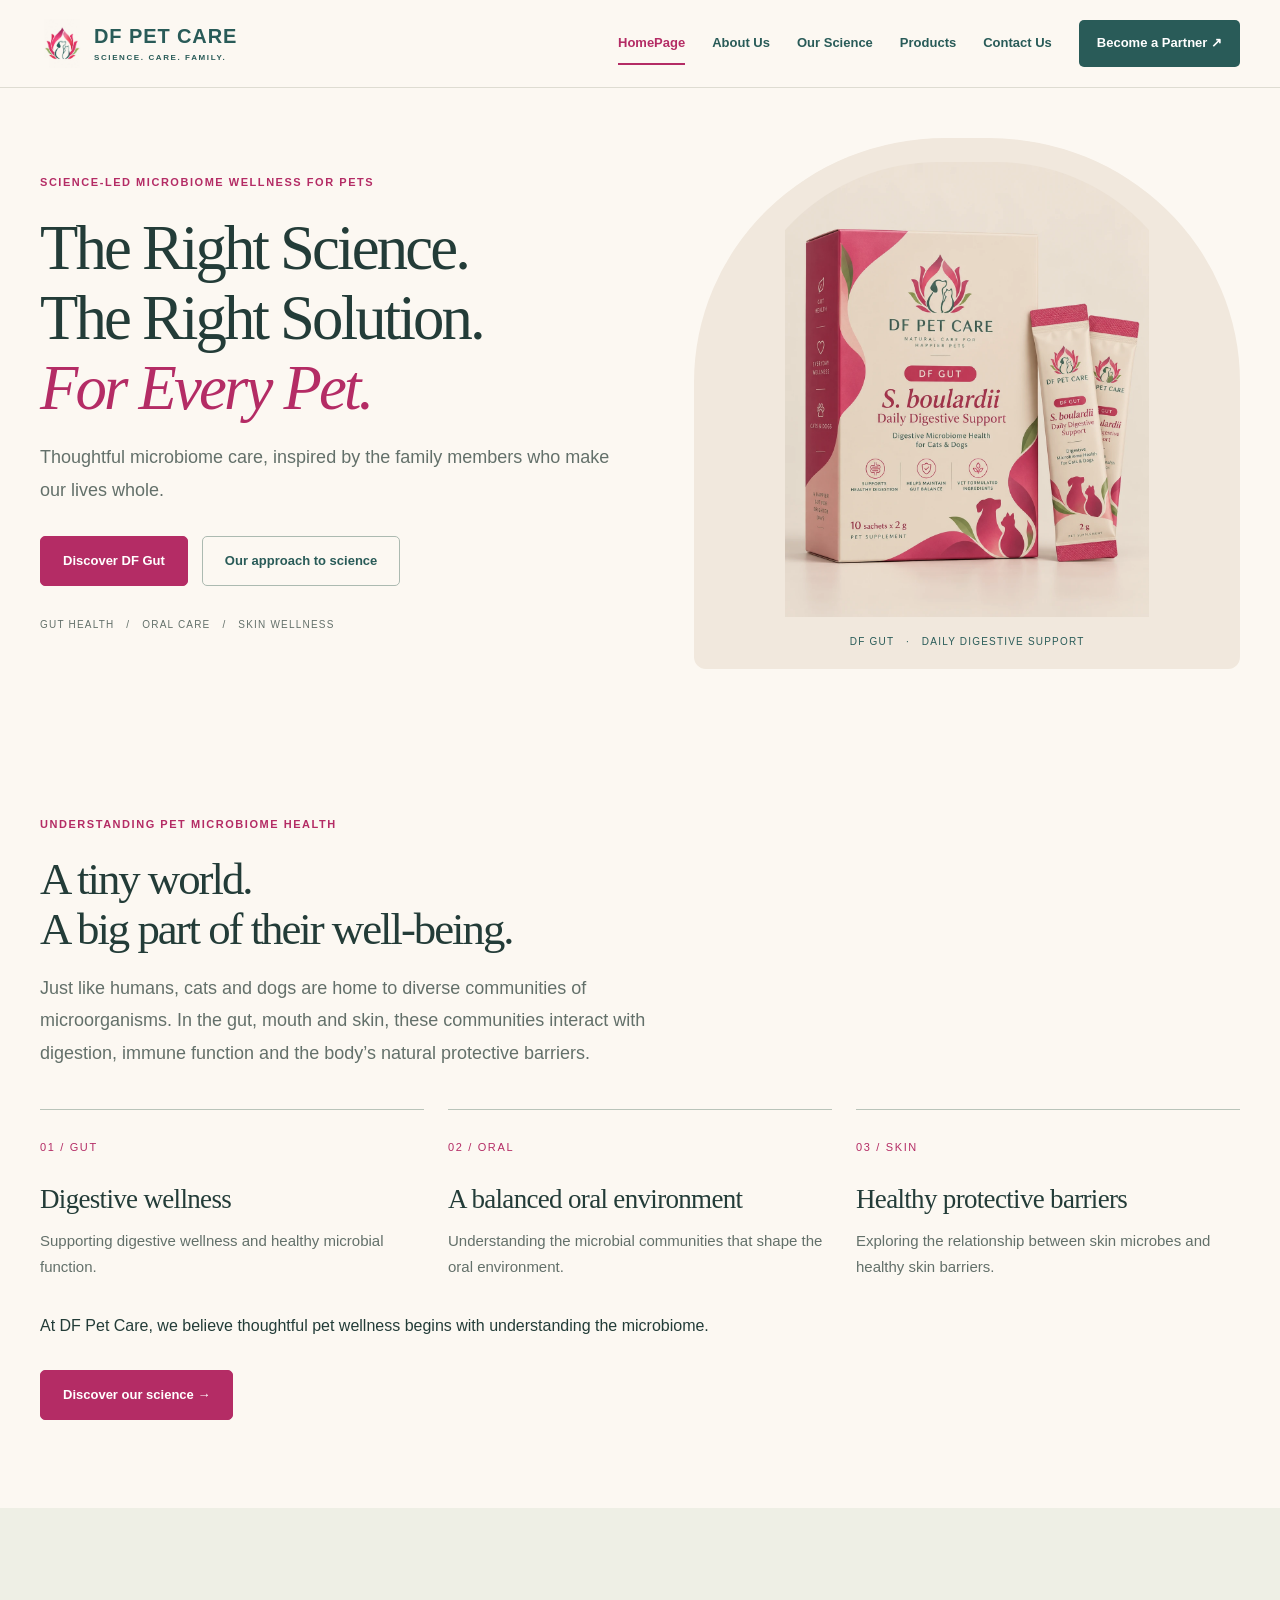
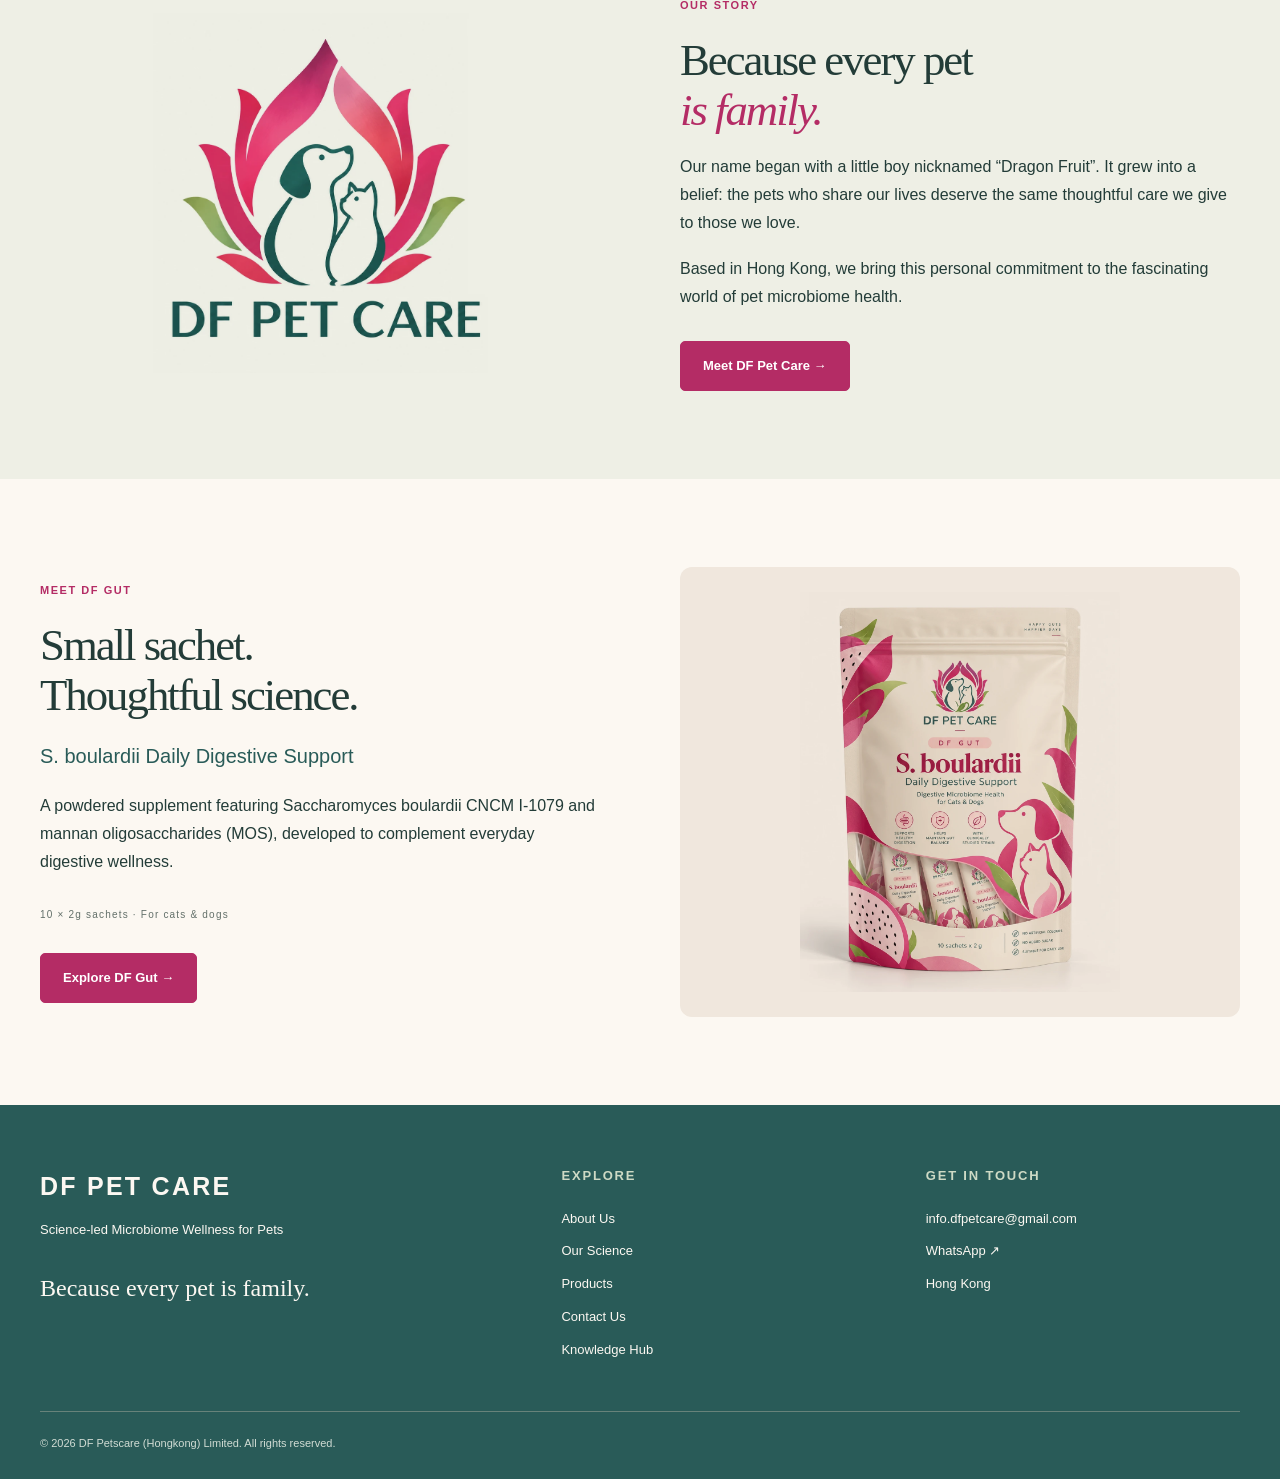
==== commit 612ff3b4: "Publish updated DF Pet Care static website with GitHub Pages" ====
--- a/website/index.html
+++ b/website/index.html
@@ -1,1344 +1,184 @@
-<!DOCTYPE html>
-<html lang="en">
-<head>
-    <meta charset="UTF-8">
-    <meta name="viewport" content="width=device-width, initial-scale=1.0">
-    <title>DF PetCare | Stop Guessing. Start Restoring.</title>
-    <meta name="description" content="Science-driven pet microbiome solutions. Precision diagnostics and targeted probiotic interventions for your furry family.">
-    <link href="https://fonts.googleapis.com/css2?family=Inter:wght@300;400;500;600;700;800&display=swap" rel="stylesheet">
-    <style>
-        * {
-            margin: 0;
-            padding: 0;
-            box-sizing: border-box;
-        }
+<!doctype html><html lang="en"><head><meta charset="utf-8"><meta name="viewport" content="width=device-width,initial-scale=1"><title>HomePage | DF Pet Care</title><meta name="description" content="Science-led microbiome wellness for pets. Explore DF Pet Care and DF Gut daily digestive support."><link rel="icon" href="assets/logo.webp"><link rel="stylesheet" href="style.css"><script src="site.js" defer></script></head><body><a class="skip-link" href="#main">Skip to content</a><header class="site-header"><div class="nav-wrap"><a class="brand" href="index.html"><img src="assets/logo.webp" alt="" width="46" height="50"><span>DF PET CARE<small>SCIENCE. CARE. FAMILY.</small></span></a><button class="menu-toggle" type="button" aria-expanded="false" aria-controls="primary-nav">Menu <span>☰</span></button><nav id="primary-nav" aria-label="Main navigation"><a aria-current="page" href="index.html">HomePage</a><a href="about-us.html">About Us</a><a href="our-science.html">Our Science</a><a href="products.html">Products</a><a href="contact-us.html">Contact Us</a><a class="partner-link" href="mailto:info.dfpetcare@gmail.com?subject=DF%20Pet%20Care%20partnership%20enquiry">Become a Partner ↗</a></nav></div></header><main id="main">
+<div class="wp-block-group section hero">
+<div class="wp-block-group container">
+<div class="wp-block-group split ">
+<div class="wp-block-group split-copy">
+<p class="eyebrow">Science-led Microbiome Wellness for Pets</p>
 
-        :root {
-            --primary: #0B6E4F;
-            --primary-light: #14A76C;
-            --primary-dark: #064A36;
-            --accent: #00C9A7;
-            --accent-glow: rgba(0, 201, 167, 0.15);
-            --science-blue: #2D7DD2;
-            --dark: #0D1B2A;
-            --dark-mid: #1B2D45;
-            --gray-dark: #3D5A80;
-            --gray: #6B7B8D;
-            --gray-light: #A8B2BD;
-            --light: #F4F7FA;
-            --light-warm: #F8FAF9;
-            --white: #FFFFFF;
-            --warning: #E07A5F;
-        }
 
-        body {
-            font-family: 'Inter', -apple-system, BlinkMacSystemFont, 'Segoe UI', Roboto, sans-serif;
-            line-height: 1.7;
-            color: var(--dark);
-            background: var(--white);
-            -webkit-font-smoothing: antialiased;
-        }
+<h1 class="wp-block-heading">The Right Science.<br>The Right Solution.<br><em>For Every Pet.</em></h1>
 
-        /* ==================== HEADER ==================== */
-        header {
-            background: rgba(255,255,255,0.95);
-            backdrop-filter: blur(20px);
-            border-bottom: 1px solid rgba(0,0,0,0.05);
-            position: fixed;
-            width: 100%;
-            top: 0;
-            z-index: 1000;
-        }
 
-        .nav-container {
-            max-width: 1200px;
-            margin: 0 auto;
-            padding: 1rem 2rem;
-            display: flex;
-            justify-content: space-between;
-            align-items: center;
-        }
+<p class="lead">Thoughtful microbiome care, inspired by the family members who make our lives whole.</p>
 
-        .logo {
-            display: flex;
-            align-items: center;
-            gap: 0.6rem;
-            text-decoration: none;
-        }
 
-        .logo-icon {
-            width: 42px;
-            height: 42px;
-            background: linear-gradient(135deg, var(--primary), var(--accent));
-            border-radius: 12px;
-            display: flex;
-            align-items: center;
-            justify-content: center;
-            color: white;
-            font-size: 1.1rem;
-            font-weight: 700;
-        }
+<div class="wp-block-buttons">
+<div class="wp-block-button"><a class="wp-block-button__link wp-element-button" href="df-gut.html">Discover DF Gut</a></div>
 
-        .logo-text {
-            font-size: 1.3rem;
-            font-weight: 700;
-            color: var(--dark);
-            letter-spacing: -0.5px;
-        }
 
-        .logo-text span {
-            color: var(--primary);
-        }
+<div class="wp-block-button is-style-outline"><a class="wp-block-button__link wp-element-button" href="our-science.html">Our approach to science</a></div>
 
-        nav ul {
-            display: flex;
-            list-style: none;
-            gap: 2.5rem;
-        }
+</div>
 
-        nav a {
-            text-decoration: none;
-            color: var(--gray-dark);
-            font-weight: 500;
-            font-size: 0.95rem;
-            transition: color 0.3s;
-            letter-spacing: 0.2px;
-        }
 
-        nav a:hover {
-            color: var(--primary);
-        }
+<p class="microline">GUT HEALTH &nbsp; / &nbsp; ORAL CARE &nbsp; / &nbsp; SKIN WELLNESS</p>
 
-        .nav-cta {
-            background: var(--primary);
-            color: white;
-            padding: 0.6rem 1.5rem;
-            border-radius: 8px;
-            text-decoration: none;
-            font-weight: 600;
-            font-size: 0.9rem;
-            transition: all 0.3s;
-        }
+</div>
 
-        .nav-cta:hover {
-            background: var(--primary-dark);
-            transform: translateY(-1px);
-            box-shadow: 0 4px 15px rgba(11,110,79,0.3);
-        }
 
-        /* Mobile menu button */
-        .menu-toggle {
-            display: none;
-            background: none;
-            border: none;
-            cursor: pointer;
-            padding: 0.5rem;
-        }
+<div class="wp-block-group split-visual">
+<figure class="wp-block-image size-full"><img src="assets/gut-box.webp" alt="DF Gut S. boulardii daily digestive support box and sachet"/></figure>
 
-        .menu-toggle span {
-            display: block;
-            width: 24px;
-            height: 2px;
-            background: var(--dark);
-            margin: 5px 0;
-            transition: 0.3s;
-        }
 
-        /* ==================== HERO ==================== */
-        .hero {
-            padding: 10rem 2rem 6rem;
-            background: linear-gradient(165deg, #F8FAF9 0%, #EEF5F2 40%, #E8F4F0 100%);
-            position: relative;
-            overflow: hidden;
-        }
+<p class="photo-label">DF GUT &nbsp; · &nbsp; DAILY DIGESTIVE SUPPORT</p>
 
-        .hero::before {
-            content: '';
-            position: absolute;
-            top: -50%;
-            right: -20%;
-            width: 800px;
-            height: 800px;
-            background: radial-gradient(circle, var(--accent-glow) 0%, transparent 70%);
-            pointer-events: none;
-        }
+</div>
 
-        .hero-container {
-            max-width: 1200px;
-            margin: 0 auto;
-            display: grid;
-            grid-template-columns: 1fr 1fr;
-            gap: 4rem;
-            align-items: center;
-            position: relative;
-        }
+</div>
 
-        .hero-badge {
-            display: inline-flex;
-            align-items: center;
-            gap: 0.5rem;
-            background: var(--accent-glow);
-            color: var(--primary);
-            padding: 0.5rem 1rem;
-            border-radius: 50px;
-            font-size: 0.85rem;
-            font-weight: 600;
-            margin-bottom: 1.5rem;
-            border: 1px solid rgba(0,201,167,0.2);
-        }
+</div>
 
-        .hero-badge::before {
-            content: '';
-            width: 8px;
-            height: 8px;
-            background: var(--accent);
-            border-radius: 50%;
-            animation: pulse-dot 2s infinite;
-        }
+</div>
 
-        @keyframes pulse-dot {
-            0%, 100% { opacity: 1; }
-            50% { opacity: 0.4; }
-        }
 
-        .hero-content h1 {
-            font-size: 3.5rem;
-            line-height: 1.1;
-            margin-bottom: 1.5rem;
-            color: var(--dark);
-            font-weight: 800;
-            letter-spacing: -1.5px;
-        }
+<div class="wp-block-group section ">
+<div class="wp-block-group container">
+<p class="eyebrow">Understanding pet microbiome health</p>
 
-        .hero-content h1 .highlight {
-            background: linear-gradient(135deg, var(--primary), var(--accent));
-            -webkit-background-clip: text;
-            -webkit-text-fill-color: transparent;
-            background-clip: text;
-        }
 
-        .hero-content .subtitle {
-            font-size: 1.15rem;
-            color: var(--gray-dark);
-            margin-bottom: 2.5rem;
-            line-height: 1.8;
-            max-width: 520px;
-        }
+<h2 class="wp-block-heading">A tiny world.<br>A big part of their well-being.</h2>
 
-        .hero-buttons {
-            display: flex;
-            gap: 1rem;
-            align-items: center;
-        }
 
-        .btn-primary {
-            background: var(--primary);
-            color: white;
-            padding: 1rem 2rem;
-            border-radius: 10px;
-            text-decoration: none;
-            font-weight: 600;
-            font-size: 1rem;
-            transition: all 0.3s;
-            display: inline-flex;
-            align-items: center;
-            gap: 0.5rem;
-        }
+<p class="lead">Just like humans, cats and dogs are home to diverse communities of microorganisms. In the gut, mouth and skin, these communities interact with digestion, immune function and the body’s natural protective barriers.</p>
 
-        .btn-primary:hover {
-            background: var(--primary-dark);
-            transform: translateY(-2px);
-            box-shadow: 0 8px 25px rgba(11,110,79,0.3);
-        }
 
-        .btn-outline {
-            color: var(--dark);
-            padding: 1rem 2rem;
-            border-radius: 10px;
-            text-decoration: none;
-            font-weight: 600;
-            font-size: 1rem;
-            border: 2px solid var(--dark);
-            transition: all 0.3s;
-            display: inline-flex;
-            align-items: center;
-            gap: 0.5rem;
-        }
+<div class="wp-block-group grid grid-3 ">
+<div class="wp-block-group card">
+<p class="card-number">01 / GUT</p>
 
-        .btn-outline:hover {
-            background: var(--dark);
-            color: white;
-        }
 
-        /* Hero visual */
-        .hero-visual {
-            position: relative;
-        }
+<h3 class="wp-block-heading">Digestive wellness</h3>
 
-        .hero-card {
-            background: white;
-            border-radius: 24px;
-            padding: 3rem;
-            box-shadow: 0 20px 60px rgba(0,0,0,0.08);
-            position: relative;
-        }
 
-        .hero-card .microbiome-viz {
-            width: 100%;
-            height: 280px;
-            background: linear-gradient(135deg, #E8F4F0, #D4EFE6);
-            border-radius: 16px;
-            display: flex;
-            align-items: center;
-            justify-content: center;
-            position: relative;
-            overflow: hidden;
-        }
+<p>Supporting digestive wellness and healthy microbial function.</p>
 
-        .microbiome-viz .cell {
-            position: absolute;
-            border-radius: 50%;
-            opacity: 0.6;
-            animation: float-cell 6s ease-in-out infinite;
-        }
+</div>
 
-        .cell-1 { width: 60px; height: 60px; background: var(--accent); top: 20%; left: 15%; animation-delay: 0s; }
-        .cell-2 { width: 40px; height: 40px; background: var(--primary); top: 50%; left: 60%; animation-delay: 1s; }
-        .cell-3 { width: 50px; height: 50px; background: var(--science-blue); top: 30%; right: 20%; animation-delay: 2s; }
-        .cell-4 { width: 35px; height: 35px; background: var(--primary-light); bottom: 25%; left: 35%; animation-delay: 0.5s; }
-        .cell-5 { width: 45px; height: 45px; background: var(--accent); bottom: 20%; right: 30%; animation-delay: 1.5s; }
 
-        @keyframes float-cell {
-            0%, 100% { transform: translate(0, 0) scale(1); }
-            33% { transform: translate(10px, -15px) scale(1.05); }
-            66% { transform: translate(-8px, 10px) scale(0.95); }
-        }
+<div class="wp-block-group card">
+<p class="card-number">02 / ORAL</p>
 
-        .microbiome-viz .center-icon {
-            font-size: 4rem;
-            z-index: 2;
-            filter: drop-shadow(0 4px 8px rgba(0,0,0,0.1));
-        }
 
-        .hero-card-stats {
-            display: grid;
-            grid-template-columns: repeat(3, 1fr);
-            gap: 1rem;
-            margin-top: 1.5rem;
-        }
+<h3 class="wp-block-heading">A balanced oral environment</h3>
 
-        .hero-stat {
-            text-align: center;
-            padding: 1rem 0.5rem;
-            background: var(--light);
-            border-radius: 12px;
-        }
 
-        .hero-stat .number {
-            font-size: 1.4rem;
-            font-weight: 700;
-            color: var(--primary);
-        }
+<p>Understanding the microbial communities that shape the oral environment.</p>
 
-        .hero-stat .label {
-            font-size: 0.75rem;
-            color: var(--gray);
-            margin-top: 0.2rem;
-        }
+</div>
 
-        .floating-tag {
-            position: absolute;
-            background: white;
-            padding: 0.8rem 1.2rem;
-            border-radius: 12px;
-            box-shadow: 0 8px 25px rgba(0,0,0,0.1);
-            font-size: 0.85rem;
-            font-weight: 600;
-            animation: float-tag 4s ease-in-out infinite;
-            z-index: 5;
-        }
 
-        .tag-1 {
-            top: -15px;
-            left: -30px;
-            color: var(--primary);
-            border-left: 3px solid var(--accent);
-        }
+<div class="wp-block-group card">
+<p class="card-number">03 / SKIN</p>
 
-        .tag-2 {
-            bottom: 60px;
-            right: -25px;
-            color: var(--science-blue);
-            border-left: 3px solid var(--science-blue);
-            animation-delay: 2s;
-        }
 
-        @keyframes float-tag {
-            0%, 100% { transform: translateY(0); }
-            50% { transform: translateY(-8px); }
-        }
+<h3 class="wp-block-heading">Healthy protective barriers</h3>
 
-        /* ==================== PHILOSOPHY / VALUES ==================== */
-        .philosophy {
-            padding: 6rem 2rem;
-            background: var(--white);
-        }
 
-        .section-container {
-            max-width: 1200px;
-            margin: 0 auto;
-        }
+<p>Exploring the relationship between skin microbes and healthy skin barriers.</p>
 
-        .section-header {
-            text-align: center;
-            margin-bottom: 4rem;
-        }
+</div>
 
-        .section-label {
-            display: inline-block;
-            color: var(--primary);
-            font-weight: 600;
-            font-size: 0.85rem;
-            text-transform: uppercase;
-            letter-spacing: 2px;
-            margin-bottom: 0.8rem;
-        }
+</div>
 
-        .section-header h2 {
-            font-size: 2.5rem;
-            font-weight: 800;
-            letter-spacing: -1px;
-            margin-bottom: 1rem;
-            color: var(--dark);
-        }
 
-        .section-header p {
-            color: var(--gray);
-            font-size: 1.1rem;
-            max-width: 600px;
-            margin: 0 auto;
-        }
+<p>At DF Pet Care, we believe thoughtful pet wellness begins with understanding the microbiome.</p>
 
-        .values-grid {
-            display: grid;
-            grid-template-columns: repeat(4, 1fr);
-            gap: 1.5rem;
-        }
 
-        .value-card {
-            background: var(--light-warm);
-            border: 1px solid rgba(0,0,0,0.04);
-            padding: 2.5rem 1.8rem;
-            border-radius: 20px;
-            transition: all 0.4s;
-            position: relative;
-            overflow: hidden;
-        }
+<div class="wp-block-buttons">
+<div class="wp-block-button"><a class="wp-block-button__link wp-element-button" href="our-science.html">Discover our science →</a></div>
 
-        .value-card::before {
-            content: '';
-            position: absolute;
-            top: 0;
-            left: 0;
-            width: 100%;
-            height: 3px;
-            background: linear-gradient(90deg, var(--primary), var(--accent));
-            opacity: 0;
-            transition: opacity 0.3s;
-        }
+</div>
 
-        .value-card:hover {
-            transform: translateY(-5px);
-            box-shadow: 0 15px 40px rgba(0,0,0,0.08);
-        }
+</div>
 
-        .value-card:hover::before {
-            opacity: 1;
-        }
+</div>
 
-        .value-icon {
-            width: 56px;
-            height: 56px;
-            background: linear-gradient(135deg, var(--primary), var(--accent));
-            border-radius: 14px;
-            display: flex;
-            align-items: center;
-            justify-content: center;
-            margin-bottom: 1.5rem;
-            font-size: 1.5rem;
-        }
 
-        .value-card h3 {
-            font-size: 1.1rem;
-            font-weight: 700;
-            margin-bottom: 0.8rem;
-            color: var(--dark);
-        }
+<div class="wp-block-group section story-band">
+<div class="wp-block-group container">
+<div class="wp-block-group split ">
+<div class="wp-block-group split-copy">
+<figure class="wp-block-image size-full brand-story-mark"><img src="assets/logo-full.webp" alt="DF Pet Care dragon fruit, dog and cat brand mark"/></figure>
 
-        .value-card p {
-            color: var(--gray);
-            font-size: 0.9rem;
-            line-height: 1.7;
-        }
+</div>
 
-        /* ==================== PRODUCT ==================== */
-        .product {
-            padding: 6rem 2rem;
-            background: linear-gradient(180deg, var(--light) 0%, var(--white) 100%);
-        }
 
-        .product-showcase {
-            display: grid;
-            grid-template-columns: 1fr 1fr;
-            gap: 4rem;
-            align-items: center;
-            margin-bottom: 5rem;
-        }
+<div class="wp-block-group split-visual">
+<p class="eyebrow">Our story</p>
 
-        .product-image-box {
-            background: linear-gradient(135deg, #E8F4F0, #D4EFE6);
-            border-radius: 24px;
-            padding: 3rem;
-            display: flex;
-            align-items: center;
-            justify-content: center;
-            min-height: 400px;
-            position: relative;
-        }
 
-        .product-image-box .product-icon {
-            font-size: 8rem;
-            filter: drop-shadow(0 8px 20px rgba(0,0,0,0.1));
-        }
+<h2 class="wp-block-heading">Because every pet<br><em>is family.</em></h2>
 
-        .product-name-tag {
-            position: absolute;
-            bottom: 1.5rem;
-            left: 50%;
-            transform: translateX(-50%);
-            background: var(--primary);
-            color: white;
-            padding: 0.5rem 1.5rem;
-            border-radius: 50px;
-            font-weight: 600;
-            font-size: 0.9rem;
-            letter-spacing: 0.5px;
-        }
 
-        .product-details h2 {
-            font-size: 2.2rem;
-            font-weight: 800;
-            letter-spacing: -1px;
-            margin-bottom: 0.5rem;
-        }
+<p>Our name began with a little boy nicknamed “Dragon Fruit”. It grew into a belief: the pets who share our lives deserve the same thoughtful care we give to those we love.</p>
 
-        .product-details .product-tagline {
-            color: var(--primary);
-            font-weight: 600;
-            font-size: 1rem;
-            margin-bottom: 1.5rem;
-        }
 
-        .product-details p {
-            color: var(--gray-dark);
-            margin-bottom: 1.5rem;
-            line-height: 1.8;
-        }
+<p>Based in Hong Kong, we bring this personal commitment to the fascinating world of pet microbiome health.</p>
 
-        /* Use cases */
-        .use-cases {
-            display: grid;
-            grid-template-columns: 1fr 1fr;
-            gap: 1.5rem;
-            margin-top: 3rem;
-        }
 
-        .use-case {
-            background: white;
-            border-radius: 20px;
-            padding: 2.5rem 2rem;
-            box-shadow: 0 4px 20px rgba(0,0,0,0.05);
-            border: 1px solid rgba(0,0,0,0.04);
-            transition: all 0.3s;
-        }
+<div class="wp-block-buttons">
+<div class="wp-block-button"><a class="wp-block-button__link wp-element-button" href="about-us.html">Meet DF Pet Care →</a></div>
 
-        .use-case:hover {
-            transform: translateY(-3px);
-            box-shadow: 0 10px 30px rgba(0,0,0,0.08);
-        }
+</div>
 
-        .use-case-icon {
-            width: 48px;
-            height: 48px;
-            border-radius: 12px;
-            display: flex;
-            align-items: center;
-            justify-content: center;
-            font-size: 1.3rem;
-            margin-bottom: 1rem;
-        }
+</div>
 
-        .use-case:first-child .use-case-icon {
-            background: rgba(224, 122, 95, 0.12);
-        }
+</div>
 
-        .use-case:last-child .use-case-icon {
-            background: var(--accent-glow);
-        }
+</div>
 
-        .use-case h3 {
-            font-size: 1.05rem;
-            font-weight: 700;
-            margin-bottom: 0.8rem;
-            color: var(--dark);
-        }
+</div>
 
-        .use-case p {
-            color: var(--gray);
-            font-size: 0.9rem;
-            line-height: 1.7;
-        }
 
-        /* Key Ingredients */
-        .ingredients {
-            padding: 4rem 0 0;
-        }
+<div class="wp-block-group section product-feature">
+<div class="wp-block-group container">
+<div class="wp-block-group split ">
+<div class="wp-block-group split-copy">
+<p class="eyebrow">Meet DF Gut</p>
 
-        .ingredients h3 {
-            text-align: center;
-            font-size: 1.6rem;
-            font-weight: 700;
-            margin-bottom: 2rem;
-            color: var(--dark);
-        }
 
-        .ingredient-cards {
-            display: grid;
-            grid-template-columns: repeat(3, 1fr);
-            gap: 1.5rem;
-        }
+<h2 class="wp-block-heading">Small sachet.<br>Thoughtful science.</h2>
 
-        .ingredient-card {
-            background: white;
-            border-radius: 16px;
-            padding: 2rem;
-            text-align: center;
-            box-shadow: 0 4px 15px rgba(0,0,0,0.04);
-            border: 1px solid rgba(0,0,0,0.04);
-            transition: all 0.3s;
-        }
 
-        .ingredient-card:hover {
-            transform: translateY(-3px);
-            box-shadow: 0 10px 30px rgba(0,0,0,0.08);
-        }
+<p class="product-subtitle">S. boulardii Daily Digestive Support</p>
 
-        .ingredient-card .ing-icon {
-            width: 64px;
-            height: 64px;
-            background: linear-gradient(135deg, var(--accent-glow), rgba(11,110,79,0.08));
-            border-radius: 50%;
-            display: flex;
-            align-items: center;
-            justify-content: center;
-            margin: 0 auto 1rem;
-            font-size: 1.5rem;
-        }
 
-        .ingredient-card h4 {
-            font-size: 1rem;
-            font-weight: 700;
-            margin-bottom: 0.5rem;
-            color: var(--dark);
-        }
+<p>A powdered supplement featuring Saccharomyces boulardii CNCM I-1079 and mannan oligosaccharides (MOS), developed to complement everyday digestive wellness.</p>
 
-        .ingredient-card p {
-            color: var(--gray);
-            font-size: 0.85rem;
-            line-height: 1.6;
-        }
 
-        /* ==================== ABOUT ==================== */
-        .about {
-            padding: 6rem 2rem;
-            background: var(--white);
-        }
+<p class="microline">10 × 2g sachets · For cats & dogs</p>
 
-        .about-grid {
-            display: grid;
-            grid-template-columns: 1fr 1fr;
-            gap: 5rem;
-            align-items: center;
-        }
 
-        .about-visual {
-            background: linear-gradient(135deg, var(--primary), var(--primary-dark));
-            border-radius: 24px;
-            padding: 3rem;
-            min-height: 450px;
-            display: flex;
-            flex-direction: column;
-            justify-content: center;
-            position: relative;
-            overflow: hidden;
-        }
+<div class="wp-block-buttons">
+<div class="wp-block-button"><a class="wp-block-button__link wp-element-button" href="df-gut.html">Explore DF Gut →</a></div>
 
-        .about-visual::before {
-            content: '';
-            position: absolute;
-            width: 300px;
-            height: 300px;
-            background: radial-gradient(circle, rgba(0,201,167,0.2), transparent);
-            top: -50px;
-            right: -50px;
-            border-radius: 50%;
-        }
+</div>
 
-        .about-visual .quote {
-            color: white;
-            font-size: 1.8rem;
-            font-weight: 700;
-            line-height: 1.4;
-            position: relative;
-            z-index: 2;
-        }
+</div>
 
-        .about-visual .quote-author {
-            color: rgba(255,255,255,0.7);
-            margin-top: 1.5rem;
-            font-size: 0.95rem;
-            position: relative;
-            z-index: 2;
-        }
 
-        .about-visual .about-icon {
-            font-size: 5rem;
-            position: absolute;
-            bottom: 2rem;
-            right: 2rem;
-            opacity: 0.15;
-        }
+<div class="wp-block-group split-visual">
+<figure class="wp-block-image size-full"><img src="assets/gut-pouch.webp" alt="DF Gut resealable pouch with ten sachets"/></figure>
 
-        .about-content h2 {
-            font-size: 2.2rem;
-            font-weight: 800;
-            letter-spacing: -1px;
-            margin-bottom: 1.5rem;
-        }
+</div>
 
-        .about-content p {
-            color: var(--gray-dark);
-            margin-bottom: 1.2rem;
-            line-height: 1.8;
-        }
+</div>
 
-        .about-highlights {
-            display: flex;
-            flex-direction: column;
-            gap: 1rem;
-            margin-top: 2rem;
-        }
+</div>
 
-        .about-highlight {
-            display: flex;
-            align-items: flex-start;
-            gap: 1rem;
-            padding: 1rem;
-            background: var(--light-warm);
-            border-radius: 12px;
-        }
+</div>
 
-        .about-highlight .check {
-            width: 28px;
-            height: 28px;
-            background: var(--accent);
-            border-radius: 50%;
-            display: flex;
-            align-items: center;
-            justify-content: center;
-            color: white;
-            font-size: 0.8rem;
-            font-weight: 700;
-            flex-shrink: 0;
-            margin-top: 2px;
-        }
+</main><footer class="site-footer"><div class="container"><div class="footer-top"><div><p class="footer-brand">DF PET CARE</p><p>Science-led Microbiome Wellness for Pets</p><p class="footer-tagline">Because every pet is family.</p></div><div><p class="eyebrow">Explore</p><p><a class="" href="about-us.html">About Us</a></p><p><a class="" href="our-science.html">Our Science</a></p><p><a class="" href="products.html">Products</a></p><p><a class="" href="contact-us.html">Contact Us</a></p>
+<p><a class="" href="knowledge-hub.html">Knowledge Hub</a></p>
 
-        .about-highlight div h4 {
-            font-size: 0.95rem;
-            font-weight: 600;
-            margin-bottom: 0.2rem;
-        }
-
-        .about-highlight div p {
-            font-size: 0.85rem;
-            color: var(--gray);
-            margin-bottom: 0;
-        }
-
-        /* ==================== CONTACT ==================== */
-        .contact {
-            padding: 6rem 2rem;
-            background: var(--dark);
-            color: white;
-        }
-
-        .contact-grid {
-            max-width: 1200px;
-            margin: 0 auto;
-            display: grid;
-            grid-template-columns: 1fr 1fr;
-            gap: 4rem;
-            align-items: start;
-        }
-
-        .contact-info h2 {
-            font-size: 2.2rem;
-            font-weight: 800;
-            letter-spacing: -1px;
-            margin-bottom: 1rem;
-        }
-
-        .contact-info > p {
-            color: var(--gray-light);
-            margin-bottom: 2.5rem;
-            line-height: 1.8;
-        }
-
-        .contact-items {
-            display: flex;
-            flex-direction: column;
-            gap: 1.5rem;
-        }
-
-        .contact-item {
-            display: flex;
-            align-items: flex-start;
-            gap: 1rem;
-        }
-
-        .contact-item-icon {
-            width: 48px;
-            height: 48px;
-            background: rgba(0,201,167,0.1);
-            border-radius: 12px;
-            display: flex;
-            align-items: center;
-            justify-content: center;
-            font-size: 1.2rem;
-            flex-shrink: 0;
-        }
-
-        .contact-item h4 {
-            font-size: 0.85rem;
-            color: var(--gray-light);
-            font-weight: 500;
-            margin-bottom: 0.3rem;
-        }
-
-        .contact-item p, .contact-item a {
-            color: white;
-            font-size: 0.95rem;
-            text-decoration: none;
-            transition: color 0.3s;
-        }
-
-        .contact-item a:hover {
-            color: var(--accent);
-        }
-
-        .contact-form-box {
-            background: var(--dark-mid);
-            border-radius: 20px;
-            padding: 2.5rem;
-            border: 1px solid rgba(255,255,255,0.05);
-        }
-
-        .contact-form-box h3 {
-            font-size: 1.3rem;
-            font-weight: 700;
-            margin-bottom: 0.5rem;
-        }
-
-        .contact-form-box > p {
-            color: var(--gray-light);
-            font-size: 0.9rem;
-            margin-bottom: 1.5rem;
-        }
-
-        .contact-form {
-            display: flex;
-            flex-direction: column;
-            gap: 1rem;
-        }
-
-        .contact-form input,
-        .contact-form textarea {
-            width: 100%;
-            padding: 0.9rem 1.2rem;
-            background: rgba(255,255,255,0.06);
-            border: 1px solid rgba(255,255,255,0.1);
-            border-radius: 10px;
-            color: white;
-            font-size: 0.95rem;
-            font-family: inherit;
-            transition: border-color 0.3s;
-        }
-
-        .contact-form input::placeholder,
-        .contact-form textarea::placeholder {
-            color: var(--gray);
-        }
-
-        .contact-form input:focus,
-        .contact-form textarea:focus {
-            outline: none;
-            border-color: var(--accent);
-        }
-
-        .contact-form textarea {
-            resize: vertical;
-            min-height: 100px;
-        }
-
-        .contact-form button {
-            background: var(--primary);
-            color: white;
-            border: none;
-            padding: 1rem 2rem;
-            border-radius: 10px;
-            font-weight: 600;
-            font-size: 1rem;
-            cursor: pointer;
-            transition: all 0.3s;
-            font-family: inherit;
-        }
-
-        .contact-form button:hover {
-            background: var(--primary-light);
-            transform: translateY(-1px);
-        }
-
-        .whatsapp-btn {
-            display: inline-flex;
-            align-items: center;
-            gap: 0.6rem;
-            background: #25D366;
-            color: white;
-            padding: 0.8rem 1.5rem;
-            border-radius: 10px;
-            text-decoration: none;
-            font-weight: 600;
-            font-size: 0.95rem;
-            margin-top: 1rem;
-            transition: all 0.3s;
-        }
-
-        .whatsapp-btn:hover {
-            background: #1FAD53;
-            transform: translateY(-1px);
-        }
-
-        /* ==================== FOOTER ==================== */
-        footer {
-            background: #070F1A;
-            color: white;
-            padding: 3rem 2rem 1.5rem;
-        }
-
-        .footer-container {
-            max-width: 1200px;
-            margin: 0 auto;
-            display: flex;
-            justify-content: space-between;
-            align-items: center;
-            flex-wrap: wrap;
-            gap: 1rem;
-        }
-
-        .footer-logo {
-            display: flex;
-            align-items: center;
-            gap: 0.5rem;
-        }
-
-        .footer-logo .logo-icon {
-            width: 32px;
-            height: 32px;
-            font-size: 0.85rem;
-            border-radius: 8px;
-        }
-
-        .footer-logo span {
-            font-weight: 600;
-            font-size: 1rem;
-        }
-
-        .footer-links {
-            display: flex;
-            gap: 2rem;
-        }
-
-        .footer-links a {
-            color: var(--gray);
-            text-decoration: none;
-            font-size: 0.85rem;
-            transition: color 0.3s;
-        }
-
-        .footer-links a:hover {
-            color: white;
-        }
-
-        .footer-copy {
-            color: var(--gray);
-            font-size: 0.8rem;
-        }
-
-        /* ==================== RESPONSIVE ==================== */
-        @media (max-width: 1024px) {
-            .values-grid {
-                grid-template-columns: repeat(2, 1fr);
-            }
-
-            .ingredient-cards {
-                grid-template-columns: repeat(2, 1fr);
-            }
-        }
-
-        @media (max-width: 768px) {
-            .hero-container,
-            .product-showcase,
-            .about-grid,
-            .contact-grid {
-                grid-template-columns: 1fr;
-            }
-
-            .hero {
-                padding: 8rem 1.5rem 4rem;
-                text-align: center;
-            }
-
-            .hero-content h1 {
-                font-size: 2.4rem;
-            }
-
-            .hero-content .subtitle {
-                margin: 0 auto 2rem;
-            }
-
-            .hero-buttons {
-                justify-content: center;
-                flex-wrap: wrap;
-            }
-
-            .values-grid {
-                grid-template-columns: 1fr;
-            }
-
-            .use-cases {
-                grid-template-columns: 1fr;
-            }
-
-            .ingredient-cards {
-                grid-template-columns: 1fr;
-            }
-
-            .section-header h2 {
-                font-size: 2rem;
-            }
-
-            .product-details h2 {
-                font-size: 1.8rem;
-            }
-
-            .about-content h2,
-            .contact-info h2 {
-                font-size: 1.8rem;
-            }
-
-            nav ul {
-                display: none;
-            }
-
-            .nav-cta {
-                display: none;
-            }
-
-            .menu-toggle {
-                display: block;
-            }
-
-            .footer-container {
-                flex-direction: column;
-                text-align: center;
-            }
-        }
-    </style>
-</head>
-<body>
-
-    <!-- Header -->
-    <header>
-        <div class="nav-container">
-            <a href="#" class="logo">
-                <div class="logo-icon">DF</div>
-                <span class="logo-text">DF <span>PetCare</span></span>
-            </a>
-            <nav>
-                <ul>
-                    <li><a href="#home">Home</a></li>
-                    <li><a href="#philosophy">Our Philosophy</a></li>
-                    <li><a href="#product">Product</a></li>
-                    <li><a href="#about">About Us</a></li>
-                    <li><a href="#contact">Contact</a></li>
-                </ul>
-            </nav>
-            <a href="#product" class="nav-cta">Explore Product</a>
-            <button class="menu-toggle" aria-label="Menu">
-                <span></span><span></span><span></span>
-            </button>
-        </div>
-    </header>
-
-    <!-- Hero -->
-    <section class="hero" id="home">
-        <div class="hero-container">
-            <div class="hero-content">
-                <div class="hero-badge">Pet Microbiome Science</div>
-                <h1>Stop Guessing.<br><span class="highlight">Start Restoring.</span></h1>
-                <p class="subtitle">Science-driven pet microbiome solutions. Precision diagnostics and targeted probiotic interventions — because your pet deserves more than guesswork.</p>
-                <div class="hero-buttons">
-                    <a href="#product" class="btn-primary">Explore DF Bio-Fix &rarr;</a>
-                    <a href="#about" class="btn-outline">Our Story</a>
-                </div>
-            </div>
-            <div class="hero-visual">
-                <div class="hero-card">
-                    <div class="microbiome-viz">
-                        <div class="cell cell-1"></div>
-                        <div class="cell cell-2"></div>
-                        <div class="cell cell-3"></div>
-                        <div class="cell cell-4"></div>
-                        <div class="cell cell-5"></div>
-                        <span class="center-icon">🔬</span>
-                    </div>
-                    <div class="hero-card-stats">
-                        <div class="hero-stat">
-                            <div class="number">10+</div>
-                            <div class="label">Years Expertise</div>
-                        </div>
-                        <div class="hero-stat">
-                            <div class="number">NAVC</div>
-                            <div class="label">Certified</div>
-                        </div>
-                        <div class="hero-stat">
-                            <div class="number">HK</div>
-                            <div class="label">Headquartered</div>
-                        </div>
-                    </div>
-                </div>
-                <div class="floating-tag tag-1">Patented Strains</div>
-                <div class="floating-tag tag-2">Clinically Proven</div>
-            </div>
-        </div>
-    </section>
-
-    <!-- Philosophy / Core Values -->
-    <section class="philosophy" id="philosophy">
-        <div class="section-container">
-            <div class="section-header">
-                <span class="section-label">Our Philosophy</span>
-                <h2>The Future of Pet Health is Microscopic</h2>
-                <p>We don't treat symptoms. We restore ecosystems. Four principles guide everything we do.</p>
-            </div>
-            <div class="values-grid">
-                <div class="value-card">
-                    <div class="value-icon">&#x1F9EA;</div>
-                    <h3>Diagnostics First</h3>
-                    <p>We believe data over instinct. Through precise at-home screening, we identify the root cause — no more overusing antibiotics or ineffective supplements.</p>
-                </div>
-                <div class="value-card">
-                    <div class="value-icon">&#x1F9EC;</div>
-                    <h3>Microbiome-Centric</h3>
-                    <p>Whether gut or oral, health is built on microbial balance. We don't mask symptoms — we repair the ecosystem from the inside out.</p>
-                </div>
-                <div class="value-card">
-                    <div class="value-icon">&#x1F3AF;</div>
-                    <h3>Uncompromising Efficacy</h3>
-                    <p>We only use patented ingredients backed by world-class clinical data — like Lesaffre's Saccharomyces boulardii — ensuring every dose delivers.</p>
-                </div>
-                <div class="value-card">
-                    <div class="value-icon">&#x1F50D;</div>
-                    <h3>Full Transparency</h3>
-                    <p>From our Hong Kong R&D lab to globally sourced ingredients, our formulas are 100% transparent. No fillers — only active compounds that work.</p>
-                </div>
-            </div>
-        </div>
-    </section>
-
-    <!-- Product -->
-    <section class="product" id="product">
-        <div class="section-container">
-            <div class="section-header">
-                <span class="section-label">Our Product</span>
-                <h2>DF Bio-Fix</h2>
-                <p>Targeted probiotic intervention powered by Saccharomyces boulardii</p>
-            </div>
-
-            <div class="product-showcase">
-                <div class="product-image-box">
-                    <span class="product-icon">&#x1F48A;</span>
-                    <div class="product-name-tag">DF Bio-Fix</div>
-                </div>
-                <div class="product-details">
-                    <h2>Restore Balance. Rebuild Health.</h2>
-                    <div class="product-tagline">Powered by Saccharomyces boulardii (S. boulardii)</div>
-                    <p>DF Bio-Fix is built around Saccharomyces boulardii, a clinically validated probiotic yeast sourced from France's Lesaffre — the global leader in yeast biotechnology. Unlike bacterial probiotics, S. boulardii is naturally resistant to antibiotics, making it the ideal companion during and after antibiotic therapy.</p>
-                    <p>Whether your pet is fighting acute diarrhea or needs daily digestive support, DF Bio-Fix delivers precision where it matters most — the gut.</p>
-                </div>
-            </div>
-
-            <!-- Two use cases -->
-            <div class="use-cases">
-                <div class="use-case">
-                    <div class="use-case-icon">&#x26A1;</div>
-                    <h3>Acute Diarrhea &amp; Antibiotic Support</h3>
-                    <p>In cases of acute bacterial diarrhea, S. boulardii works alongside antibiotics — not against them. It helps restore gut flora balance, reduces the duration of diarrhea, and prevents antibiotic-associated dysbiosis. Clinically proven to shorten recovery time significantly.</p>
-                </div>
-                <div class="use-case">
-                    <div class="use-case-icon">&#x1F331;</div>
-                    <h3>Daily Care &amp; Chronic GI Support</h3>
-                    <p>For pets with chronic soft stools, sensitive stomachs, or weakened GI function, DF Bio-Fix serves as a daily microbiome maintenance formula. Regular supplementation strengthens intestinal barrier integrity and supports long-term digestive resilience.</p>
-                </div>
-            </div>
-
-            <!-- Key Ingredients -->
-            <div class="ingredients">
-                <h3>Key Formulation Highlights</h3>
-                <div class="ingredient-cards">
-                    <div class="ingredient-card">
-                        <div class="ing-icon">&#x1F3ED;</div>
-                        <h4>Lesaffre S. boulardii</h4>
-                        <p>Patented probiotic yeast from France. Antibiotic-resistant, acid-stable, clinically backed by 60+ years of research.</p>
-                    </div>
-                    <div class="ingredient-card">
-                        <div class="ing-icon">&#x1F9EC;</div>
-                        <h4>Targeted Delivery</h4>
-                        <p>Engineered to survive gastric acid and reach the intestine alive. Every colony-forming unit counts.</p>
-                    </div>
-                    <div class="ingredient-card">
-                        <div class="ing-icon">&#x2705;</div>
-                        <h4>Zero Fillers</h4>
-                        <p>No artificial colors, no unnecessary additives. 100% transparent formula with only active, efficacious ingredients.</p>
-                    </div>
-                </div>
-            </div>
-        </div>
-    </section>
-
-    <!-- About -->
-    <section class="about" id="about">
-        <div class="section-container">
-            <div class="section-header">
-                <span class="section-label">About Us</span>
-                <h2>Science-Driven Wellness for Your Furry Family</h2>
-            </div>
-            <div class="about-grid">
-                <div class="about-visual">
-                    <p class="quote">"Every pet deserves a lifetime of health, happiness, and healing companionship."</p>
-                    <p class="quote-author">— DF PetCare Founding Principle</p>
-                    <div class="about-icon">&#x1F43E;</div>
-                </div>
-                <div class="about-content">
-                    <h2>About DF PetCare</h2>
-                    <p>At DF PetCare, our name is inspired by the founder's son — affectionately nicknamed "Dragon Fruit" — symbolizing the deep familial bond we share with our pets. To us, every furry friend is a family member, and their well-being is our lifelong mission.</p>
-                    <p>Headquartered in Hong Kong, DF PetCare stands at the forefront of pet microbiome innovation. Our founder brings over a decade of deep-rooted expertise in intestinal microecology and holds the prestigious NAVC (North American Veterinary Community) certification.</p>
-                    <div class="about-highlights">
-                        <div class="about-highlight">
-                            <span class="check">&#x2713;</span>
-                            <div>
-                                <h4>Hong Kong Headquartered</h4>
-                                <p>At the forefront of pet microbiome innovation in Asia</p>
-                            </div>
-                        </div>
-                        <div class="about-highlight">
-                            <span class="check">&#x2713;</span>
-                            <div>
-                                <h4>NAVC Certified Expertise</h4>
-                                <p>10+ years of deep expertise in intestinal microecology</p>
-                            </div>
-                        </div>
-                        <div class="about-highlight">
-                            <span class="check">&#x2713;</span>
-                            <div>
-                                <h4>Science-Backed Mission</h4>
-                                <p>Empowering pet parents with targeted nutritional interventions</p>
-                            </div>
-                        </div>
-                    </div>
-                </div>
-            </div>
-        </div>
-    </section>
-
-    <!-- Contact -->
-    <section class="contact" id="contact">
-        <div class="contact-grid">
-            <div class="contact-info">
-                <h2>Get in Touch</h2>
-                <p>Have questions about our products or want to learn more about pet microbiome health? We'd love to hear from you.</p>
-                <div class="contact-items">
-                    <div class="contact-item">
-                        <div class="contact-item-icon">&#x1F3E2;</div>
-                        <div>
-                            <h4>Address</h4>
-                            <p>Unit 2807, 28/F, Peninsula Tower,<br>538 Castle Peak Road, Lai Chi Kok,<br>Kowloon, Hong Kong</p>
-                        </div>
-                    </div>
-                    <div class="contact-item">
-                        <div class="contact-item-icon">&#x2709;</div>
-                        <div>
-                            <h4>Email</h4>
-                            <a href="mailto:info.dfpetcare@gmail.com">info.dfpetcare@gmail.com</a>
-                        </div>
-                    </div>
-                </div>
-                <a href="https://wa.me/85200000000" class="whatsapp-btn" target="_blank" rel="noopener">
-                    &#x1F4AC; Chat on WhatsApp
-                </a>
-            </div>
-            <div class="contact-form-box">
-                <h3>Send Us a Message</h3>
-                <p>We'll get back to you within 24 hours.</p>
-                <form class="contact-form">
-                    <input type="text" placeholder="Your Name" required>
-                    <input type="email" placeholder="Your Email" required>
-                    <textarea placeholder="How can we help?" rows="4"></textarea>
-                    <button type="submit">Send Message</button>
-                </form>
-            </div>
-        </div>
-    </section>
-
-    <!-- Footer -->
-    <footer>
-        <div class="footer-container">
-            <div class="footer-logo">
-                <div class="logo-icon">DF</div>
-                <span>DF PetCare</span>
-            </div>
-            <div class="footer-links">
-                <a href="#home">Home</a>
-                <a href="#philosophy">Philosophy</a>
-                <a href="#product">Product</a>
-                <a href="#about">About</a>
-                <a href="#contact">Contact</a>
-            </div>
-            <div class="footer-copy">
-                &copy; 2026 DF PetsCare (Hong Kong) Limited. All rights reserved.
-            </div>
-        </div>
-    </footer>
-
-</body>
-</html>
+</div><div><p class="eyebrow">Get in touch</p><p><a href="mailto:info.dfpetcare@gmail.com">info.dfpetcare@gmail.com</a></p><p><a href="https://wa.me/8613913708486">WhatsApp ↗</a></p><p>Hong Kong</p></div></div><div class="footer-bottom">© 2026 DF Petscare (Hongkong) Limited. All rights reserved.</div></div></footer></body></html>
--- a/website/style.css
+++ b/website/style.css
@@ -0,0 +1,18 @@
+/*
+Theme Name: DF Pet Care
+Author: DF Pet Care
+Description: Science-led pet wellness. Editable native WordPress blocks, seven-page starter content and a safe setup screen.
+Version: 1.0.0
+Requires at least: 6.6
+Requires PHP: 8.0
+Text Domain: df-pet-care
+License: GPL-2.0-or-later
+License URI: https://www.gnu.org/licenses/gpl-2.0.html
+*/
+:root{--cream:#FCF8F2;--berry:#B42C65;--green:#295B58;--ink:#233C38;--muted:#63706A;--line:#DEDCD2;--pink:#F4E6E8;--white:#fff;--serif:Georgia,'Times New Roman',serif}
+*{box-sizing:border-box}html{scroll-behavior:smooth;scroll-padding-top:110px}body{margin:0;background:var(--cream);color:var(--ink);font-family:Arial,Helvetica,sans-serif;font-size:16px;line-height:1.75;-webkit-font-smoothing:antialiased}a{color:var(--berry);text-underline-offset:5px}a:hover{text-decoration-thickness:2px}img{max-width:100%;height:auto;display:block}button,a,summary{-webkit-tap-highlight-color:transparent}a:focus-visible,button:focus-visible,summary:focus-visible{outline:3px solid var(--berry);outline-offset:5px}h1,h2,h3,p,figure{margin:0}h1,h2,h3{font-weight:400;line-height:1.12;text-wrap:balance}h1,h2{font-family:var(--serif);letter-spacing:-.045em}h1{font-size:clamp(42px,4.9vw,72px)}h2{font-size:clamp(34px,3.5vw,50px)}h3{font-family:var(--serif);font-size:27px;letter-spacing:-.025em}h1 em,h2 em{color:var(--berry);font-weight:400}p{margin-top:18px}h2+p{max-width:760px}h3+p{margin-top:14px}figure{margin:0}main{min-height:65vh}.container{width:min(1200px,calc(100% - 80px));margin:0 auto}.section{padding:88px 0}.section .section{padding:0}.site-header{background:rgba(252,248,242,.97);border-bottom:1px solid var(--line);position:sticky;top:0;z-index:30}.nav-wrap{max-width:1360px;margin:auto;padding:19px 40px;display:flex;align-items:center;justify-content:space-between;gap:28px}.brand{display:flex;align-items:center;gap:10px;color:var(--green);text-decoration:none;font-size:20px;line-height:1.2;letter-spacing:.045em;font-weight:700;flex-shrink:0}.brand img{width:44px;height:49px;object-fit:contain;mix-blend-mode:multiply}.brand small{display:block;font-size:8px;letter-spacing:.2em;margin-top:5px}#primary-nav{display:flex;align-items:center;gap:27px}#primary-nav>a{font-size:13px;font-weight:600;text-decoration:none;color:var(--green);padding:8px 0;white-space:nowrap}#primary-nav>a[aria-current=page]{color:var(--berry);box-shadow:0 2px var(--berry)}#primary-nav .partner-link{background:var(--green);color:white;padding:12px 18px;border-radius:5px}.menu-toggle{display:none}.skip-link{position:absolute;left:20px;top:-100px;background:white;z-index:100;padding:10px}.skip-link:focus{top:10px}.eyebrow{font-size:11px;font-weight:700;letter-spacing:.14em;text-transform:uppercase;color:var(--berry);margin:0 0 20px}.lead{font-size:18px;line-height:1.8;color:var(--muted);max-width:680px}.split{display:grid;grid-template-columns:1fr 1fr;gap:80px;align-items:center}.split>div{min-width:0}.split-copy>.wp-block-image,.split-visual>.wp-block-image{overflow:hidden;border-radius:12px}.split img{width:100%;object-fit:cover}.hero{padding:50px 0 58px}.hero .split{gap:65px;grid-template-columns:1.08fr 1fr}.hero .split-visual{position:relative;padding:24px 40px 18px;border-radius:46% 46% 12px 12px;background:#f1e8dd}.hero .split-visual figure{border-radius:44% 44% 4px 4px}.hero .split-visual img{height:455px;object-fit:contain;mix-blend-mode:multiply}.photo-label{text-align:center;font-size:10px;letter-spacing:.12em;color:var(--green);margin-top:16px}.microline{font-size:10px;letter-spacing:.12em;color:var(--muted);margin-top:30px}.wp-block-buttons{display:flex;flex-wrap:wrap;gap:14px;margin-top:30px}.wp-block-button__link{display:inline-block;background:var(--berry);color:white;border:1px solid var(--berry);padding:14px 22px;border-radius:5px;font-size:13px;font-weight:700;text-decoration:none;line-height:1.5}.wp-block-button__link:hover{background:#94204f;color:#fff}.is-style-outline .wp-block-button__link{background:transparent;color:var(--green);border-color:#acbab1}.is-style-outline .wp-block-button__link:hover{background:#e9eee6}.grid{display:grid;gap:24px;margin-top:40px}.grid-2{grid-template-columns:repeat(2,minmax(0,1fr))}.grid-3{grid-template-columns:repeat(3,minmax(0,1fr))}.grid-4{grid-template-columns:repeat(4,minmax(0,1fr))}.card{border-top:1px solid #b9c4ba;padding:28px 8px 14px 0}.card-number{font-size:11px;letter-spacing:.15em;color:var(--berry);margin:0 0 26px}.card p:not(.card-number){font-size:15px;color:var(--muted)}.text-link{font-size:13px;font-weight:700}.story-band{background:#EEEFE5}.story-band .split-copy figure img{max-height:480px;object-fit:cover}.product-feature{background:var(--cream)}.product-feature .split-visual{background:#f0e7dd;border-radius:12px;padding:25px}.product-feature img{height:400px;object-fit:contain;mix-blend-mode:multiply}.product-subtitle{font-size:20px;color:var(--green)}.page-intro{padding:80px 0 64px;border-bottom:1px solid var(--line)}.page-intro h1{max-width:1050px}.page-intro .lead{margin-top:28px}.reading-section .container{max-width:850px}.reading-section h2{margin-bottom:26px}.reading-section p{color:var(--muted)}.brand-story-mark img{max-height:360px!important;object-fit:contain!important;mix-blend-mode:multiply}.portrait img{max-height:540px!important;object-fit:contain!important}.principle{border-top:1px solid #adbeb6;padding-top:20px}.principle-icon{color:var(--berry);font-size:32px;margin:0 0 20px}.wp-block-details{border-bottom:1px solid #cbd2c8;padding:22px 0}.wp-block-details summary{cursor:pointer;font-weight:600;line-height:1.5;padding-right:10px}.wp-block-details p{font-size:15px;color:var(--muted)}.status{display:inline-block;background:#e1e6db;color:var(--green)!important;padding:4px 10px;border-radius:30px;font-size:11px!important;letter-spacing:.05em}.product-hero{padding-top:30px}.product-hero h1{font-size:clamp(40px,4.2vw,61px)}.breadcrumb{font-size:12px;margin:0 0 40px;color:var(--muted)}.product-gallery{display:grid;grid-template-columns:1fr 100px;align-items:end;gap:12px}.product-gallery figure{border-radius:10px;overflow:hidden}.product-gallery img{height:auto}.spec-badge{font-size:13px;font-weight:700;color:var(--berry);padding:16px 0;border-top:1px solid var(--line);border-bottom:1px solid var(--line)}.product-jumps{font-size:12px}.story-band>.container>.wp-block-image{max-width:1000px;margin:34px auto;overflow:hidden;border-radius:10px}.wp-block-table{margin-top:24px;overflow:auto}.wp-block-table table{width:100%;border-collapse:collapse;font-size:14px}.wp-block-table td{border-bottom:1px solid #ced3c8;padding:13px;text-align:left}.wp-block-table td:first-child{width:38%;font-weight:600}.research-item{border-top:1px solid #c7cfc5;padding:30px 0}.research-item h3{font-family:Arial,sans-serif;font-size:19px;line-height:1.55;letter-spacing:0}.research-item .eyebrow{margin-bottom:10px}.research-item p{font-size:14px}.research-item+h2{margin-top:50px}.contact-details{padding:20px 0}.contact-details a{overflow-wrap:anywhere}.partner-panel{background:#e9ece1;border-radius:12px;padding:40px}.site-footer{background:var(--green);color:#FCF8F2;padding:60px 0 25px}.site-footer a{color:inherit;font-size:13px;text-decoration:none}.site-footer a:hover{text-decoration:underline}.footer-top{display:grid;grid-template-columns:1.5fr 1fr 1fr;gap:50px}.site-footer .eyebrow{color:#cedac5;margin:0 0 20px}.footer-top p{font-size:13px;margin-top:10px}.footer-top .footer-brand{font-size:25px;letter-spacing:.09em;font-weight:700;margin:0}.footer-top .footer-tagline{font-family:var(--serif);font-size:24px;margin-top:26px}.footer-bottom{border-top:1px solid #67827a;margin-top:50px;padding-top:22px;font-size:11px;color:#d1dcd4}.editor-styles-wrapper{background:var(--cream);color:var(--ink)}.editor-styles-wrapper .section{padding:40px 0}.admin-bar .site-header{top:32px}.post-list{display:grid;gap:35px}.post-list article{border-bottom:1px solid var(--line);padding-bottom:25px}
+@media(min-width:1600px){.hero{padding-top:75px;padding-bottom:75px}.hero .split-visual img{height:500px}}
+@media(max-width:1080px){.nav-wrap{padding:16px 24px;gap:15px}#primary-nav{gap:16px}.brand{font-size:17px}#primary-nav>a{font-size:12px}.split{gap:40px}.hero .split{gap:35px}.hero .split-visual{padding:24px}.hero .split-visual img{height:380px}.grid-4{grid-template-columns:repeat(2,minmax(0,1fr))}}
+@media(max-width:820px){.container{width:calc(100% - 40px)}.section{padding:56px 0}.nav-wrap{padding:13px 20px;flex-wrap:wrap}.brand{font-size:18px}.brand img{width:36px;height:40px}.menu-toggle{display:flex;gap:14px;align-items:center;border:1px solid #bdc8bd;background:transparent;border-radius:5px;padding:9px 12px;font-size:13px;color:var(--green)}#primary-nav{display:none;flex-direction:column;align-items:stretch;width:100%;padding:10px 0 15px;gap:6px}#primary-nav.is-open{display:flex}#primary-nav>a{font-size:15px;padding:10px}#primary-nav>a[aria-current=page]{box-shadow:none;background:#f4e6e8;border-radius:4px}#primary-nav .partner-link{text-align:center}.split,.hero .split{grid-template-columns:1fr;gap:35px}.hero{padding-top:40px}.hero h1{font-size:clamp(43px,8vw,62px)}.hero .split-visual{border-radius:30px;padding:20px;max-width:600px;width:100%;margin:auto}.hero .split-visual img{height:370px}.lead{font-size:17px}.grid-3{grid-template-columns:1fr}.grid{gap:20px;margin-top:30px}.card{padding:22px 0}.card-number{margin-bottom:15px}.story-band .split-copy:has(figure){order:2}.story-band .split-visual:has(figure){order:2}.page-intro{padding-top:50px}.footer-top{grid-template-columns:1fr 1fr;gap:35px}.footer-top>div:first-child{grid-column:1/-1}.product-gallery{max-width:500px;margin:auto}.product-hero .split-copy{order:2}.product-hero .split-visual{order:1}.grid-2{grid-template-columns:1fr}.partner-panel{padding:28px}.admin-bar .site-header{top:46px}}
+@media(max-width:480px){.grid-4{grid-template-columns:1fr}.hero h1{font-size:43px}.wp-block-buttons{gap:10px}.wp-block-button__link{padding:13px 17px;font-size:12px}.microline{font-size:9px;letter-spacing:.06em}.footer-top{grid-template-columns:1fr}.footer-top>div:first-child{grid-column:auto}.hero .split-visual img{height:330px}.product-gallery{grid-template-columns:1fr 80px}.wp-block-table td{padding:10px 7px;font-size:12px}}
+@media(prefers-reduced-motion:reduce){html{scroll-behavior:auto}}
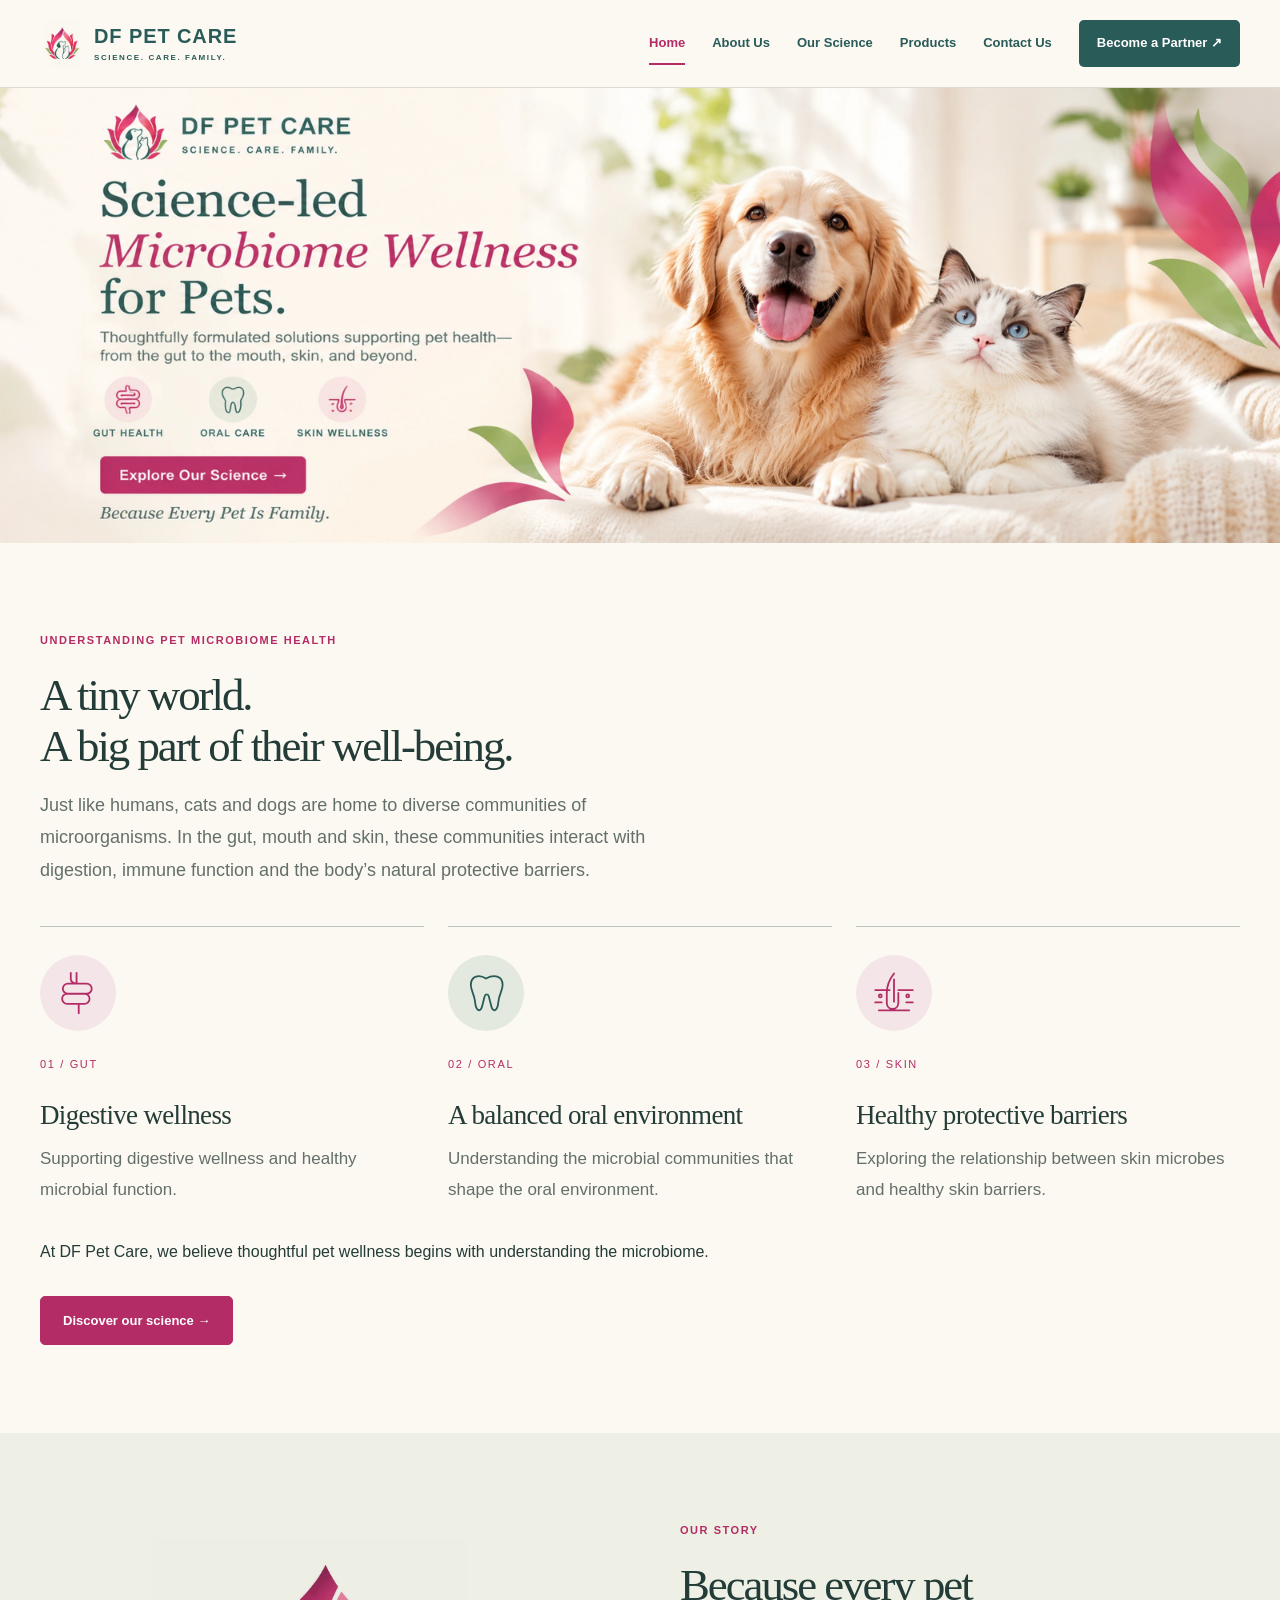
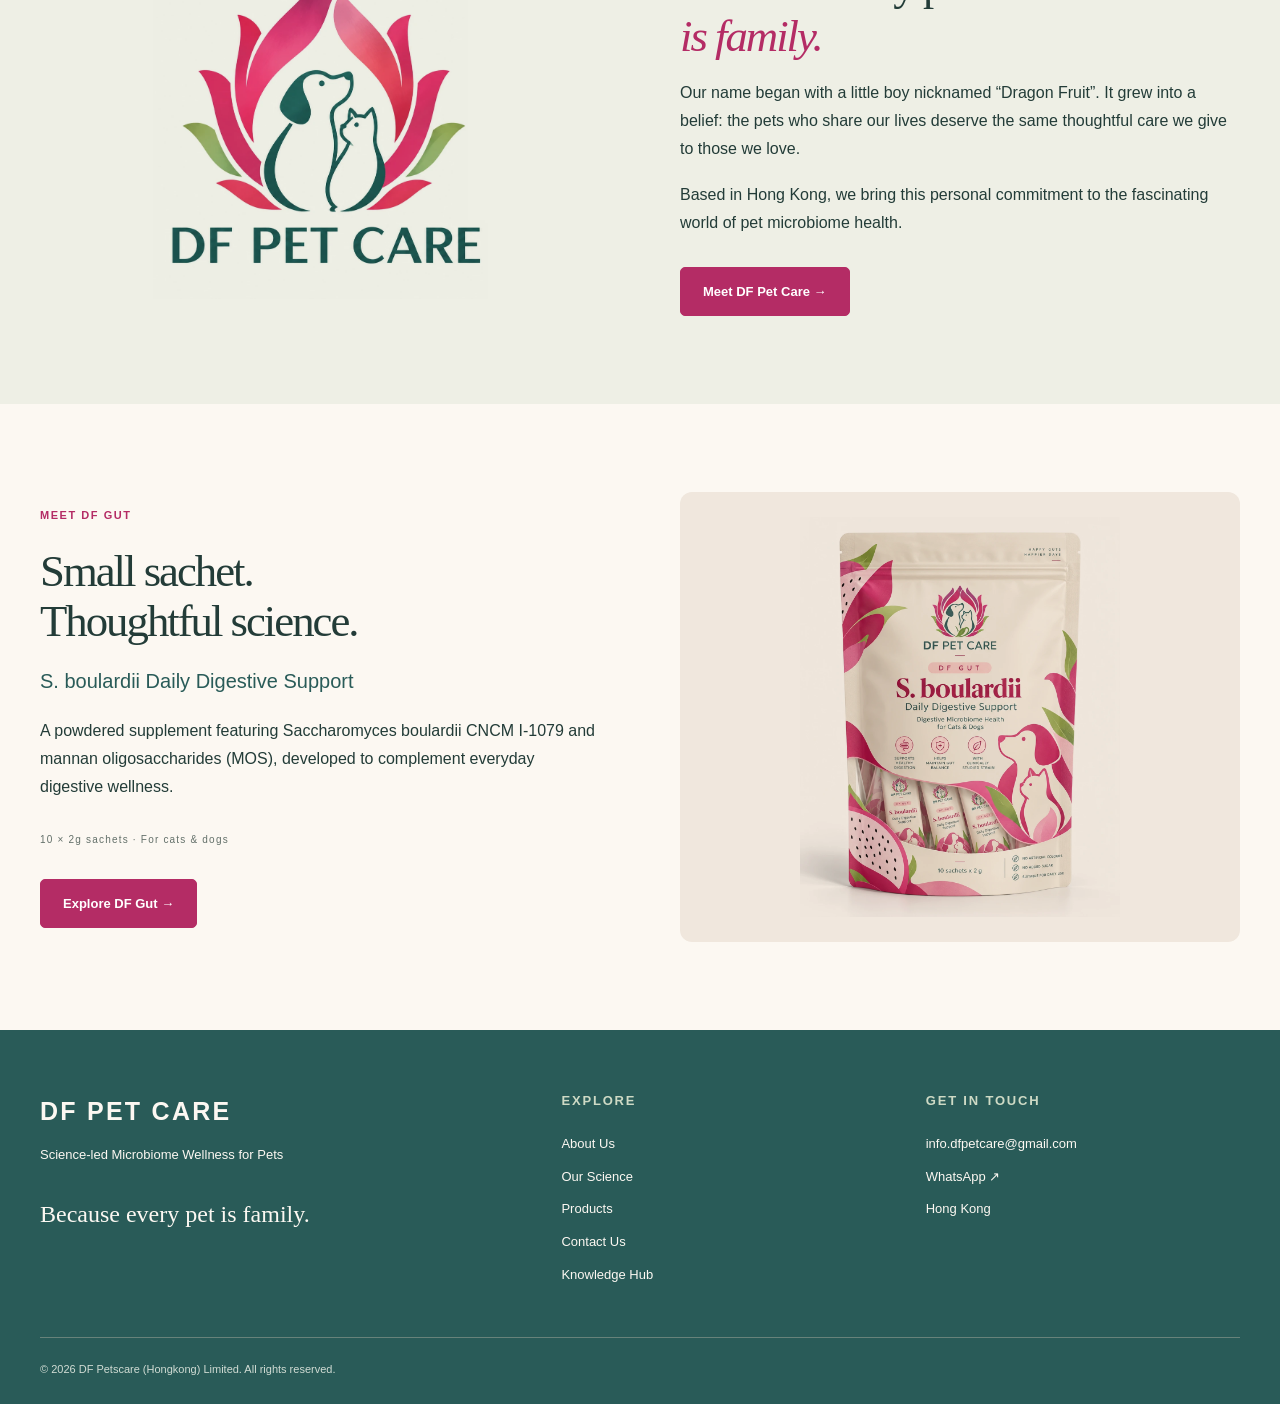
==== commit e4581298: "Update website with ver2 content and product presentation" ====
--- a/website/index.html
+++ b/website/index.html
@@ -1,40 +1,13 @@
-<!doctype html><html lang="en"><head><meta charset="utf-8"><meta name="viewport" content="width=device-width,initial-scale=1"><title>HomePage | DF Pet Care</title><meta name="description" content="Science-led microbiome wellness for pets. Explore DF Pet Care and DF Gut daily digestive support."><link rel="icon" href="assets/logo.webp"><link rel="stylesheet" href="style.css"><script src="site.js" defer></script></head><body><a class="skip-link" href="#main">Skip to content</a><header class="site-header"><div class="nav-wrap"><a class="brand" href="index.html"><img src="assets/logo.webp" alt="" width="46" height="50"><span>DF PET CARE<small>SCIENCE. CARE. FAMILY.</small></span></a><button class="menu-toggle" type="button" aria-expanded="false" aria-controls="primary-nav">Menu <span>☰</span></button><nav id="primary-nav" aria-label="Main navigation"><a aria-current="page" href="index.html">HomePage</a><a href="about-us.html">About Us</a><a href="our-science.html">Our Science</a><a href="products.html">Products</a><a href="contact-us.html">Contact Us</a><a class="partner-link" href="mailto:info.dfpetcare@gmail.com?subject=DF%20Pet%20Care%20partnership%20enquiry">Become a Partner ↗</a></nav></div></header><main id="main">
-<div class="wp-block-group section hero">
-<div class="wp-block-group container">
-<div class="wp-block-group split ">
-<div class="wp-block-group split-copy">
-<p class="eyebrow">Science-led Microbiome Wellness for Pets</p>
+<!doctype html><html lang="en"><head><meta charset="utf-8"><meta name="viewport" content="width=device-width,initial-scale=1"><title>Home | DF Pet Care</title><meta name="description" content="Science-led microbiome wellness for pets. Explore DF Pet Care and DF Gut daily digestive support."><link rel="icon" href="assets/logo.webp"><link rel="stylesheet" href="style.css"><script src="site.js" defer></script></head><body><a class="skip-link" href="#main">Skip to content</a><header class="site-header"><div class="nav-wrap"><a class="brand" href="index.html"><img src="assets/logo.webp" alt="" width="46" height="50"><span>DF PET CARE<small>SCIENCE. CARE. FAMILY.</small></span></a><button class="menu-toggle" type="button" aria-expanded="false" aria-controls="primary-nav">Menu <span>☰</span></button><nav id="primary-nav" aria-label="Main navigation"><a aria-current="page" href="index.html">Home</a><a href="about-us.html">About Us</a><a href="our-science.html">Our Science</a><a href="products.html">Products</a><a href="contact-us.html">Contact Us</a><a class="partner-link" href="mailto:info.dfpetcare@gmail.com?subject=DF%20Pet%20Care%20partnership%20enquiry">Become a Partner ↗</a></nav></div></header><main id="main">
+<section class="home-banner" aria-labelledby="home-title"><h1 id="home-title" class="screen-reader-text">Science-led Microbiome Wellness for Pets</h1><a href="our-science.html" aria-label="Explore our science"><img src="assets/homepage-banner.webp" width="4206" height="1496" fetchpriority="high" alt="DF Pet Care. Science-led Microbiome Wellness for Pets. Thoughtfully formulated solutions supporting pet health, from the gut to the mouth, skin, and beyond. Because every pet is family."/></a></section>
 
 
-<h1 class="wp-block-heading">The Right Science.<br>The Right Solution.<br><em>For Every Pet.</em></h1>
-
-
-<p class="lead">Thoughtful microbiome care, inspired by the family members who make our lives whole.</p>
+<div class="wp-block-group banner-mobile-copy">
+<p class="lead">Science-led Microbiome Wellness for Pets</p>
 
 
 <div class="wp-block-buttons">
-<div class="wp-block-button"><a class="wp-block-button__link wp-element-button" href="df-gut.html">Discover DF Gut</a></div>
-
-
-<div class="wp-block-button is-style-outline"><a class="wp-block-button__link wp-element-button" href="our-science.html">Our approach to science</a></div>
-
-</div>
-
-
-<p class="microline">GUT HEALTH &nbsp; / &nbsp; ORAL CARE &nbsp; / &nbsp; SKIN WELLNESS</p>
-
-</div>
-
-
-<div class="wp-block-group split-visual">
-<figure class="wp-block-image size-full"><img src="assets/gut-box.webp" alt="DF Gut S. boulardii daily digestive support box and sachet"/></figure>
-
-
-<p class="photo-label">DF GUT &nbsp; · &nbsp; DAILY DIGESTIVE SUPPORT</p>
-
-</div>
-
-</div>
+<div class="wp-block-button"><a class="wp-block-button__link wp-element-button" href="our-science.html">Explore our science →</a></div>
 
 </div>
 
@@ -54,6 +27,9 @@
 
 <div class="wp-block-group grid grid-3 ">
 <div class="wp-block-group card">
+<span class="wellness-icon icon-gut" aria-hidden="true"><svg viewBox="0 0 72 72" fill="none" stroke="currentColor" stroke-width="2.5" stroke-linecap="round" stroke-linejoin="round"><path d="M26 8v9c0 4 5 6 9 6h13a7 7 0 0 1 0 14H21a7 7 0 0 0 0 14h24a7 7 0 0 0 0-14H22a7 7 0 0 1 0-14h12V8M37 51v13"/></svg></span>
+
+
 <p class="card-number">01 / GUT</p>
 
 
@@ -66,6 +42,9 @@
 
 
 <div class="wp-block-group card">
+<span class="wellness-icon icon-oral" aria-hidden="true"><svg viewBox="0 0 72 72" fill="none" stroke="currentColor" stroke-width="2.5" stroke-linecap="round" stroke-linejoin="round"><path d="M36 16c-9-6-21-4-21 9 0 8 5 12 6 24 1 12 8 15 10 4l3-12c1-4 5-4 6 0l3 12c2 11 9 8 10-4 1-12 6-16 6-24 0-13-12-15-23-9Z"/></svg></span>
+
+
 <p class="card-number">02 / ORAL</p>
 
 
@@ -78,6 +57,9 @@
 
 
 <div class="wp-block-group card">
+<span class="wellness-icon icon-skin" aria-hidden="true"><svg viewBox="0 0 72 72" fill="none" stroke="currentColor" stroke-width="2.5" stroke-linecap="round" stroke-linejoin="round"><path d="M10 32h20m12 0h20M36 9c-7 9-10 16-10 27v13c0 12 16 12 16 0V36M36 17v31M10 49h9m34 0h9M15 60h42"/><circle cx="17" cy="40" r="2"/><circle cx="55" cy="40" r="2"/></svg></span>
+
+
 <p class="card-number">03 / SKIN</p>
 
 
@@ -160,7 +142,7 @@
 
 
 <div class="wp-block-buttons">
-<div class="wp-block-button"><a class="wp-block-button__link wp-element-button" href="df-gut.html">Explore DF Gut →</a></div>
+<div class="wp-block-button"><a class="wp-block-button__link wp-element-button" href="products.html#df-gut">Explore DF Gut →</a></div>
 
 </div>
 
--- a/website/style.css
+++ b/website/style.css
@@ -16,3 +16,8 @@
 @media(max-width:820px){.container{width:calc(100% - 40px)}.section{padding:56px 0}.nav-wrap{padding:13px 20px;flex-wrap:wrap}.brand{font-size:18px}.brand img{width:36px;height:40px}.menu-toggle{display:flex;gap:14px;align-items:center;border:1px solid #bdc8bd;background:transparent;border-radius:5px;padding:9px 12px;font-size:13px;color:var(--green)}#primary-nav{display:none;flex-direction:column;align-items:stretch;width:100%;padding:10px 0 15px;gap:6px}#primary-nav.is-open{display:flex}#primary-nav>a{font-size:15px;padding:10px}#primary-nav>a[aria-current=page]{box-shadow:none;background:#f4e6e8;border-radius:4px}#primary-nav .partner-link{text-align:center}.split,.hero .split{grid-template-columns:1fr;gap:35px}.hero{padding-top:40px}.hero h1{font-size:clamp(43px,8vw,62px)}.hero .split-visual{border-radius:30px;padding:20px;max-width:600px;width:100%;margin:auto}.hero .split-visual img{height:370px}.lead{font-size:17px}.grid-3{grid-template-columns:1fr}.grid{gap:20px;margin-top:30px}.card{padding:22px 0}.card-number{margin-bottom:15px}.story-band .split-copy:has(figure){order:2}.story-band .split-visual:has(figure){order:2}.page-intro{padding-top:50px}.footer-top{grid-template-columns:1fr 1fr;gap:35px}.footer-top>div:first-child{grid-column:1/-1}.product-gallery{max-width:500px;margin:auto}.product-hero .split-copy{order:2}.product-hero .split-visual{order:1}.grid-2{grid-template-columns:1fr}.partner-panel{padding:28px}.admin-bar .site-header{top:46px}}
 @media(max-width:480px){.grid-4{grid-template-columns:1fr}.hero h1{font-size:43px}.wp-block-buttons{gap:10px}.wp-block-button__link{padding:13px 17px;font-size:12px}.microline{font-size:9px;letter-spacing:.06em}.footer-top{grid-template-columns:1fr}.footer-top>div:first-child{grid-column:auto}.hero .split-visual img{height:330px}.product-gallery{grid-template-columns:1fr 80px}.wp-block-table td{padding:10px 7px;font-size:12px}}
 @media(prefers-reduced-motion:reduce){html{scroll-behavior:auto}}
+/* October 2026 content revision */
+.screen-reader-text{position:absolute;width:1px;height:1px;padding:0;margin:-1px;overflow:hidden;clip:rect(0,0,0,0);white-space:nowrap;border:0}
+.home-banner{background:#FCF8F2}.home-banner a{display:block}.home-banner img{width:100%;height:auto;max-width:2100px;margin:auto}.home-banner a:focus-visible{outline-offset:-5px}.banner-mobile-copy{display:none}.wellness-icon{display:flex;width:76px;height:76px;align-items:center;justify-content:center;border-radius:50%;background:#F4E6E8;color:#B42C65;margin-bottom:24px}.wellness-icon svg{width:52px;height:52px}.icon-oral,.icon-trace,.icon-quality{color:#295B58;background:#e4e9df}.founder-name{font-family:Georgia,serif;font-size:32px;color:#B42C65;margin:25px 0}.founder-name span{display:block;font-family:Arial,sans-serif;font-size:16px;color:#295B58;margin-top:6px}.microbiome-diagram{padding:20px;background:#f0f1e8;border-radius:18px}.microbiome-diagram svg{width:100%;height:auto;display:block}.microbiome-diagram figcaption{font-size:16px;color:#295B58;text-align:center;line-height:1.6;margin:12px 0 0}.science-overview .split{margin-top:35px;gap:45px}.quality-card{padding:25px 0}.quality-card h3{font-size:27px}.quality-card p{font-size:17px}.product-intro h2#df-gut{margin-bottom:30px}.product-intro img{height:480px;width:100%;object-fit:contain;mix-blend-mode:multiply}.product-intro .split-copy{background:#f1e9df;border-radius:15px;padding:25px}.collection-product .square-product{aspect-ratio:1 / 1;background:#f6f2e9;overflow:hidden;border-radius:12px;margin-bottom:28px}.collection-product .square-product img{width:100%;height:100%;object-fit:contain;padding:18px;mix-blend-mode:multiply}.collection-product .eyebrow{margin-bottom:15px}.collection-product p{font-size:17px}.section .card p:not(.card-number),.section .wp-block-details p,.reading-section p,.section .wp-block-table table{font-size:17px;line-height:1.8}.section .wp-block-details summary{font-size:17px}.research-item p.eyebrow{font-size:11px}.collection-product p.status{font-size:13px}.collection-section .grid{align-items:start}
+@media(max-width:820px){.banner-mobile-copy{display:block;padding:20px;text-align:center;border-bottom:1px solid #DEDCD2}.banner-mobile-copy .lead{font-size:20px;font-family:Georgia,serif;color:#295B58;margin:0}.banner-mobile-copy .wp-block-buttons{justify-content:center;margin-top:15px}.science-overview .split{gap:25px}.product-intro img{height:350px}.collection-section .grid-3{grid-template-columns:repeat(2,minmax(0,1fr))}.microbiome-diagram{padding:10px}.microbiome-diagram figcaption{font-size:16px}}
+@media(max-width:540px){.collection-section .grid-3{grid-template-columns:1fr}.collection-product .square-product{max-width:420px}.section .card p:not(.card-number),.section .wp-block-details p,.reading-section p,.section .wp-block-table table{font-size:16px}.product-intro img{height:310px}}
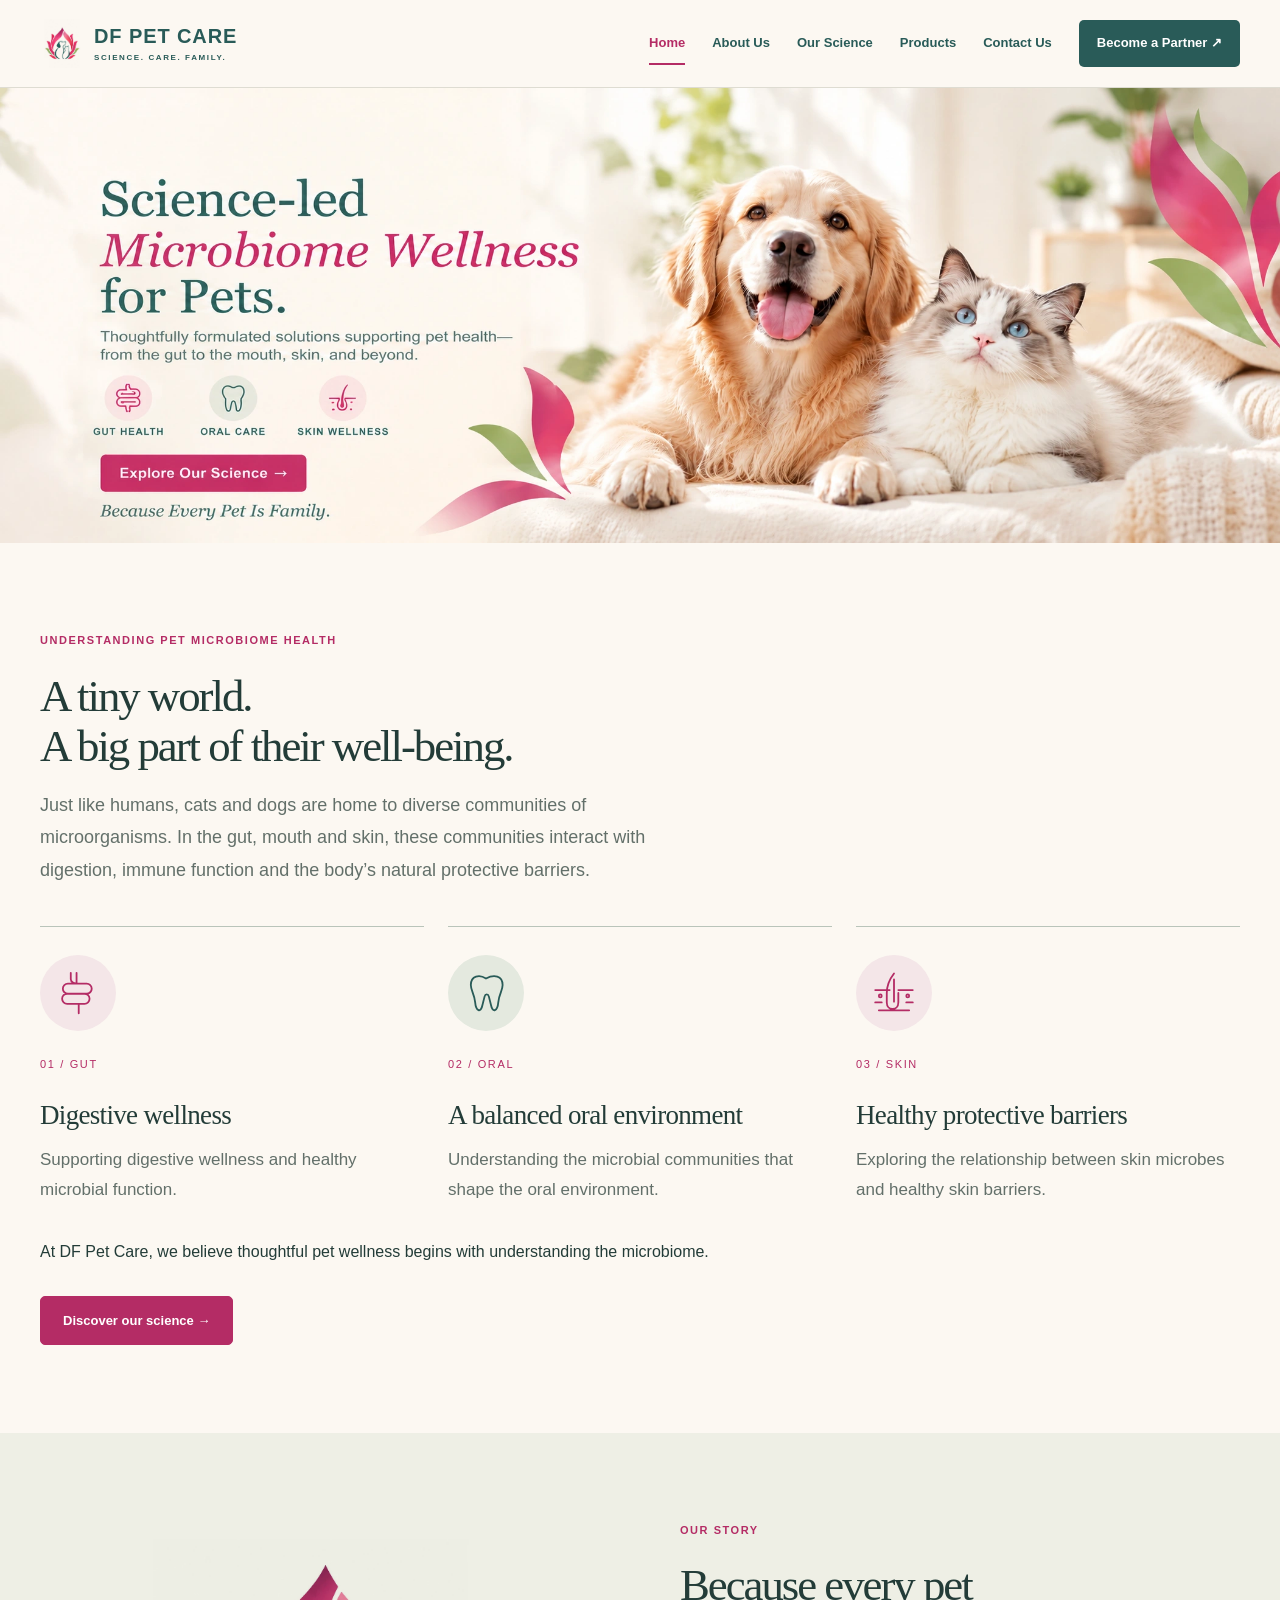
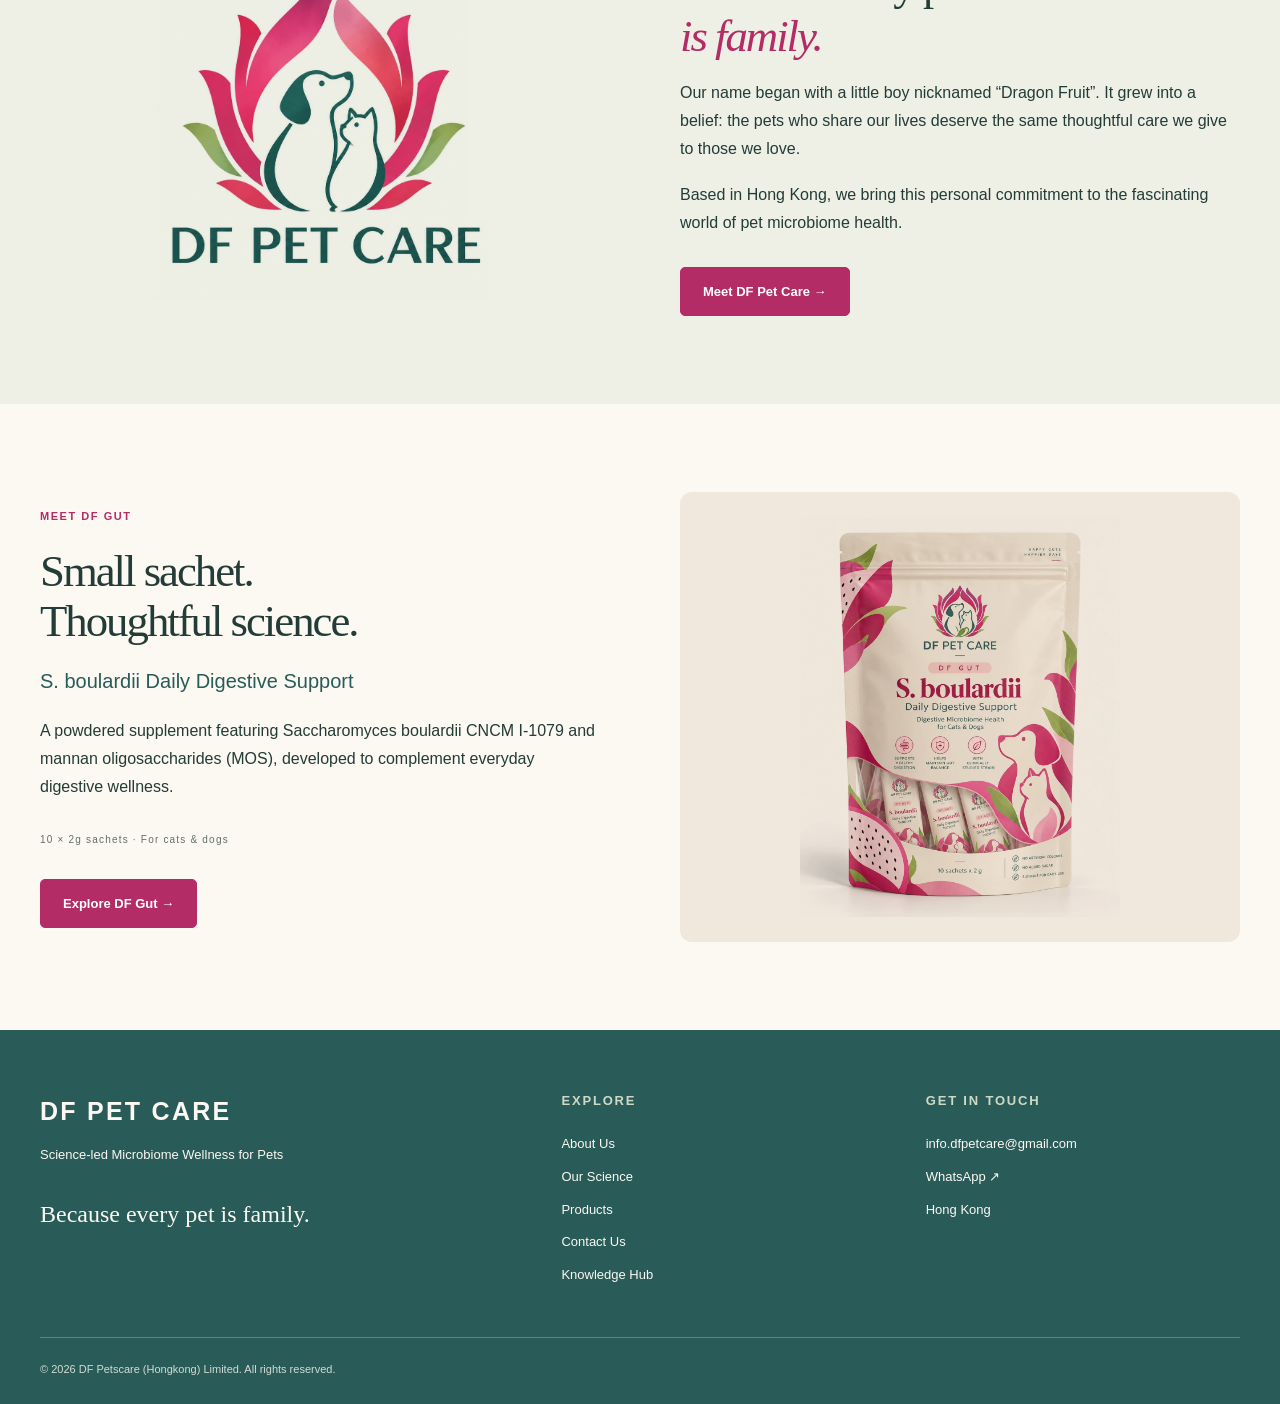
==== commit 01182219: "Remove brand lockup from homepage banner" ====
--- a/website/index.html
+++ b/website/index.html
@@ -1,5 +1,5 @@
 <!doctype html><html lang="en"><head><meta charset="utf-8"><meta name="viewport" content="width=device-width,initial-scale=1"><title>Home | DF Pet Care</title><meta name="description" content="Science-led microbiome wellness for pets. Explore DF Pet Care and DF Gut daily digestive support."><link rel="icon" href="assets/logo.webp"><link rel="stylesheet" href="style.css"><script src="site.js" defer></script></head><body><a class="skip-link" href="#main">Skip to content</a><header class="site-header"><div class="nav-wrap"><a class="brand" href="index.html"><img src="assets/logo.webp" alt="" width="46" height="50"><span>DF PET CARE<small>SCIENCE. CARE. FAMILY.</small></span></a><button class="menu-toggle" type="button" aria-expanded="false" aria-controls="primary-nav">Menu <span>☰</span></button><nav id="primary-nav" aria-label="Main navigation"><a aria-current="page" href="index.html">Home</a><a href="about-us.html">About Us</a><a href="our-science.html">Our Science</a><a href="products.html">Products</a><a href="contact-us.html">Contact Us</a><a class="partner-link" href="mailto:info.dfpetcare@gmail.com?subject=DF%20Pet%20Care%20partnership%20enquiry">Become a Partner ↗</a></nav></div></header><main id="main">
-<section class="home-banner" aria-labelledby="home-title"><h1 id="home-title" class="screen-reader-text">Science-led Microbiome Wellness for Pets</h1><a href="our-science.html" aria-label="Explore our science"><img src="assets/homepage-banner.webp" width="4206" height="1496" fetchpriority="high" alt="DF Pet Care. Science-led Microbiome Wellness for Pets. Thoughtfully formulated solutions supporting pet health, from the gut to the mouth, skin, and beyond. Because every pet is family."/></a></section>
+<section class="home-banner" aria-labelledby="home-title"><h1 id="home-title" class="screen-reader-text">Science-led Microbiome Wellness for Pets</h1><a href="our-science.html" aria-label="Explore our science"><img src="assets/homepage-banner-clean.webp" width="4206" height="1496" fetchpriority="high" alt="DF Pet Care. Science-led Microbiome Wellness for Pets. Thoughtfully formulated solutions supporting pet health, from the gut to the mouth, skin, and beyond. Because every pet is family."/></a></section>
 
 
 <div class="wp-block-group banner-mobile-copy">
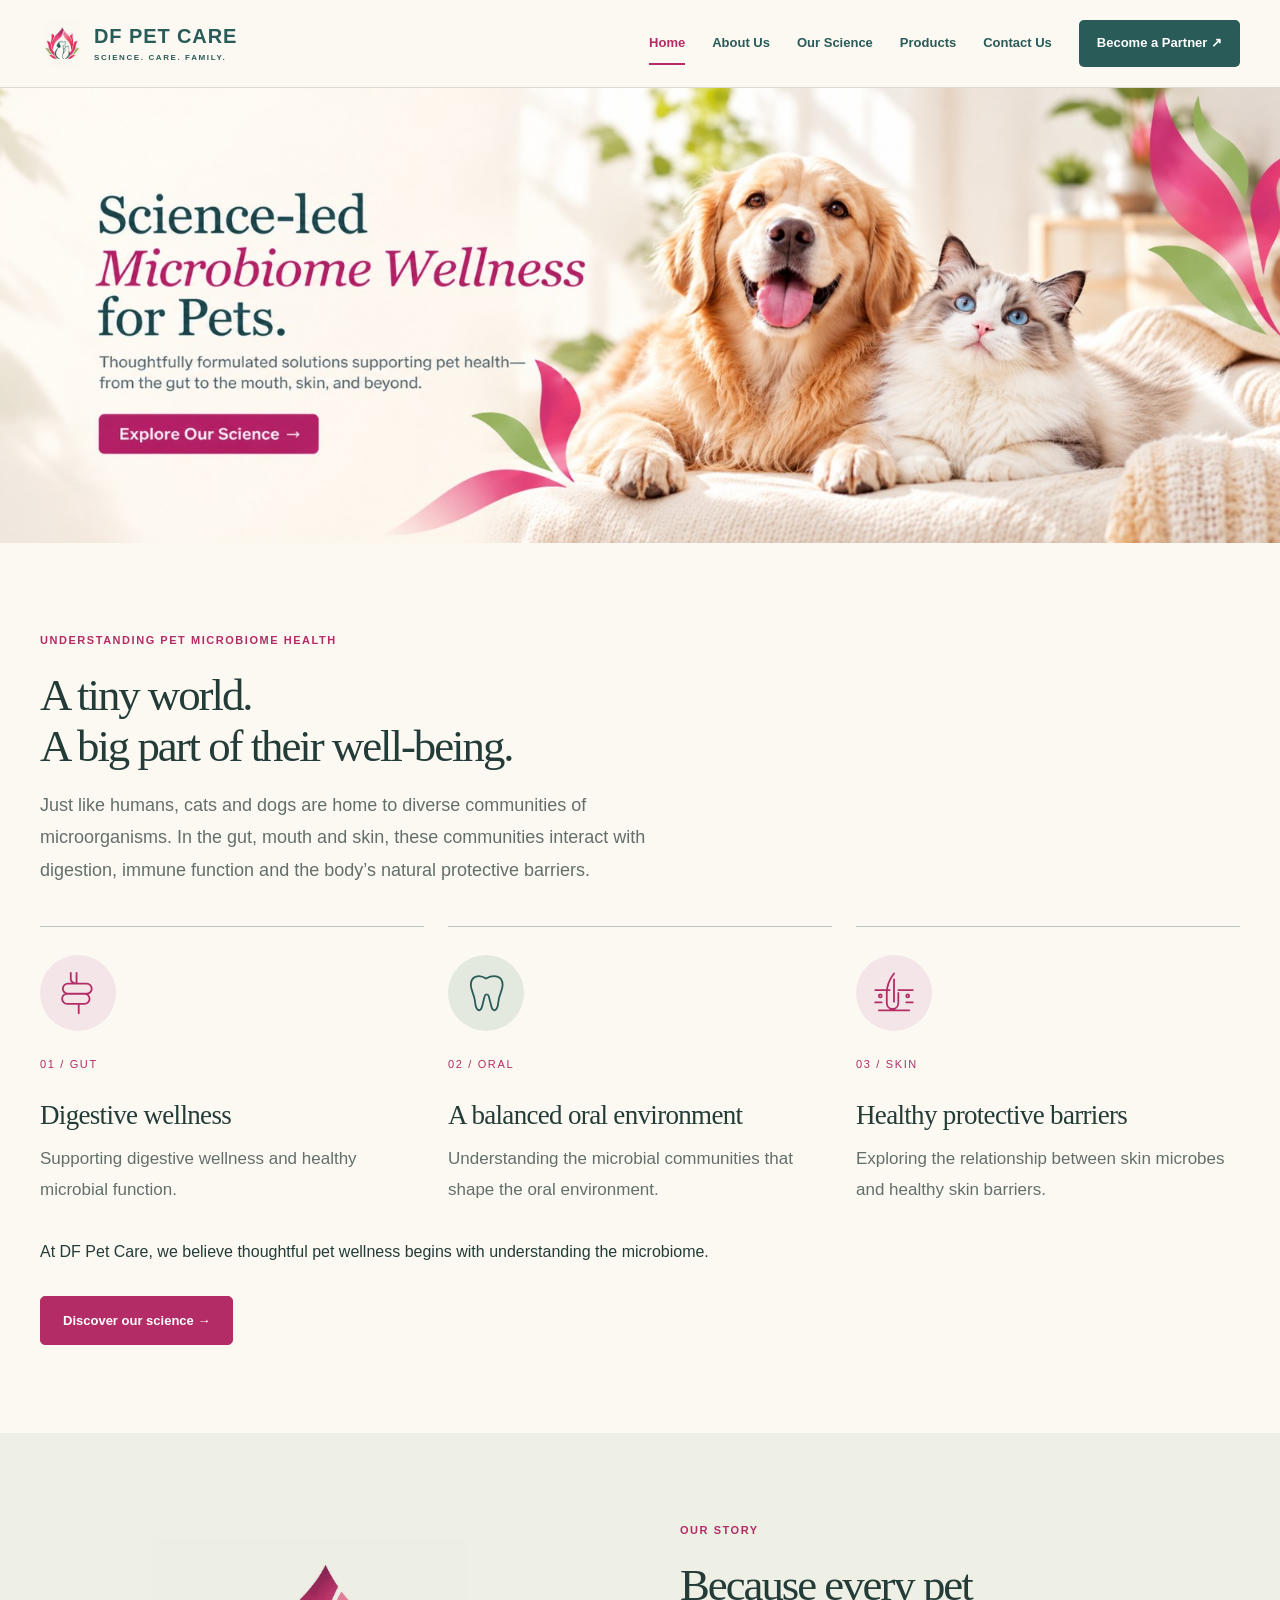
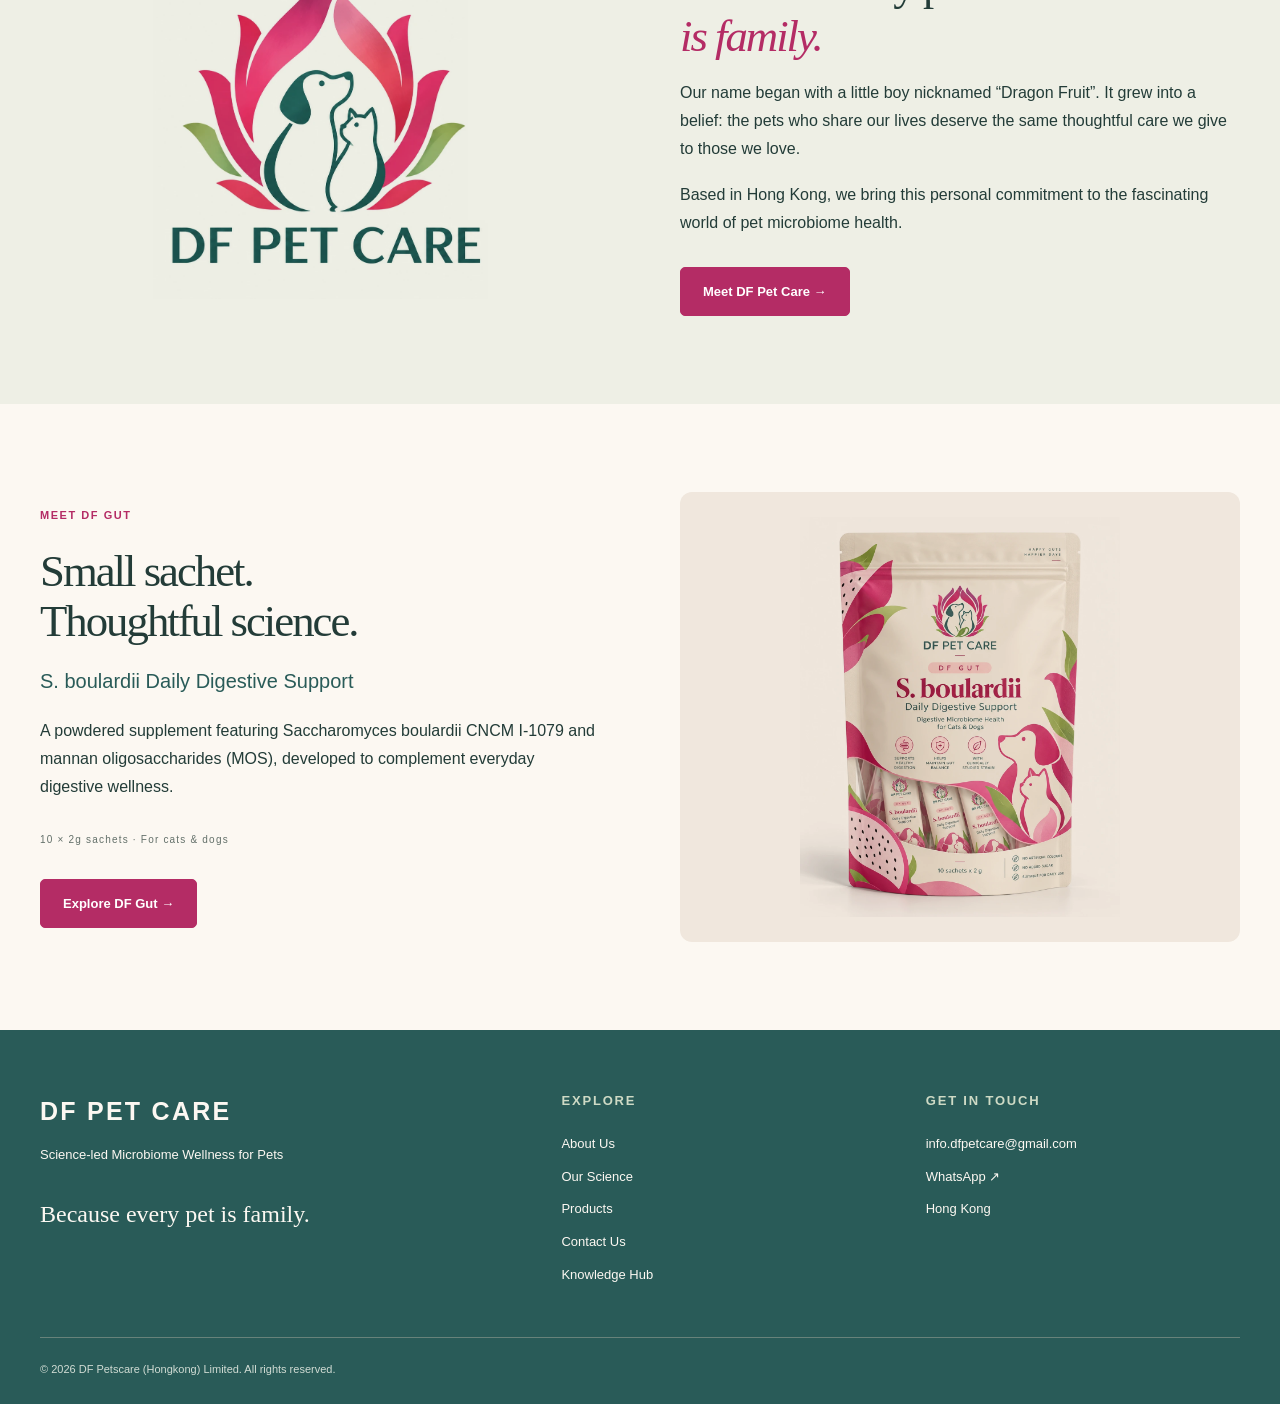
==== commit 5e83c60c: "Use supplied replacement homepage banner" ====
--- a/website/index.html
+++ b/website/index.html
@@ -1,5 +1,5 @@
 <!doctype html><html lang="en"><head><meta charset="utf-8"><meta name="viewport" content="width=device-width,initial-scale=1"><title>Home | DF Pet Care</title><meta name="description" content="Science-led microbiome wellness for pets. Explore DF Pet Care and DF Gut daily digestive support."><link rel="icon" href="assets/logo.webp"><link rel="stylesheet" href="style.css"><script src="site.js" defer></script></head><body><a class="skip-link" href="#main">Skip to content</a><header class="site-header"><div class="nav-wrap"><a class="brand" href="index.html"><img src="assets/logo.webp" alt="" width="46" height="50"><span>DF PET CARE<small>SCIENCE. CARE. FAMILY.</small></span></a><button class="menu-toggle" type="button" aria-expanded="false" aria-controls="primary-nav">Menu <span>☰</span></button><nav id="primary-nav" aria-label="Main navigation"><a aria-current="page" href="index.html">Home</a><a href="about-us.html">About Us</a><a href="our-science.html">Our Science</a><a href="products.html">Products</a><a href="contact-us.html">Contact Us</a><a class="partner-link" href="mailto:info.dfpetcare@gmail.com?subject=DF%20Pet%20Care%20partnership%20enquiry">Become a Partner ↗</a></nav></div></header><main id="main">
-<section class="home-banner" aria-labelledby="home-title"><h1 id="home-title" class="screen-reader-text">Science-led Microbiome Wellness for Pets</h1><a href="our-science.html" aria-label="Explore our science"><img src="assets/homepage-banner-clean.webp" width="4206" height="1496" fetchpriority="high" alt="DF Pet Care. Science-led Microbiome Wellness for Pets. Thoughtfully formulated solutions supporting pet health, from the gut to the mouth, skin, and beyond. Because every pet is family."/></a></section>
+<section class="home-banner" aria-labelledby="home-title"><h1 id="home-title" class="screen-reader-text">Science-led Microbiome Wellness for Pets</h1><a href="our-science.html" aria-label="Explore our science"><img src="assets/homepage-banner-selected.webp" width="1600" height="569" fetchpriority="high" alt="DF Pet Care. Science-led Microbiome Wellness for Pets. Thoughtfully formulated solutions supporting pet health, from the gut to the mouth, skin, and beyond."/></a></section>
 
 
 <div class="wp-block-group banner-mobile-copy">
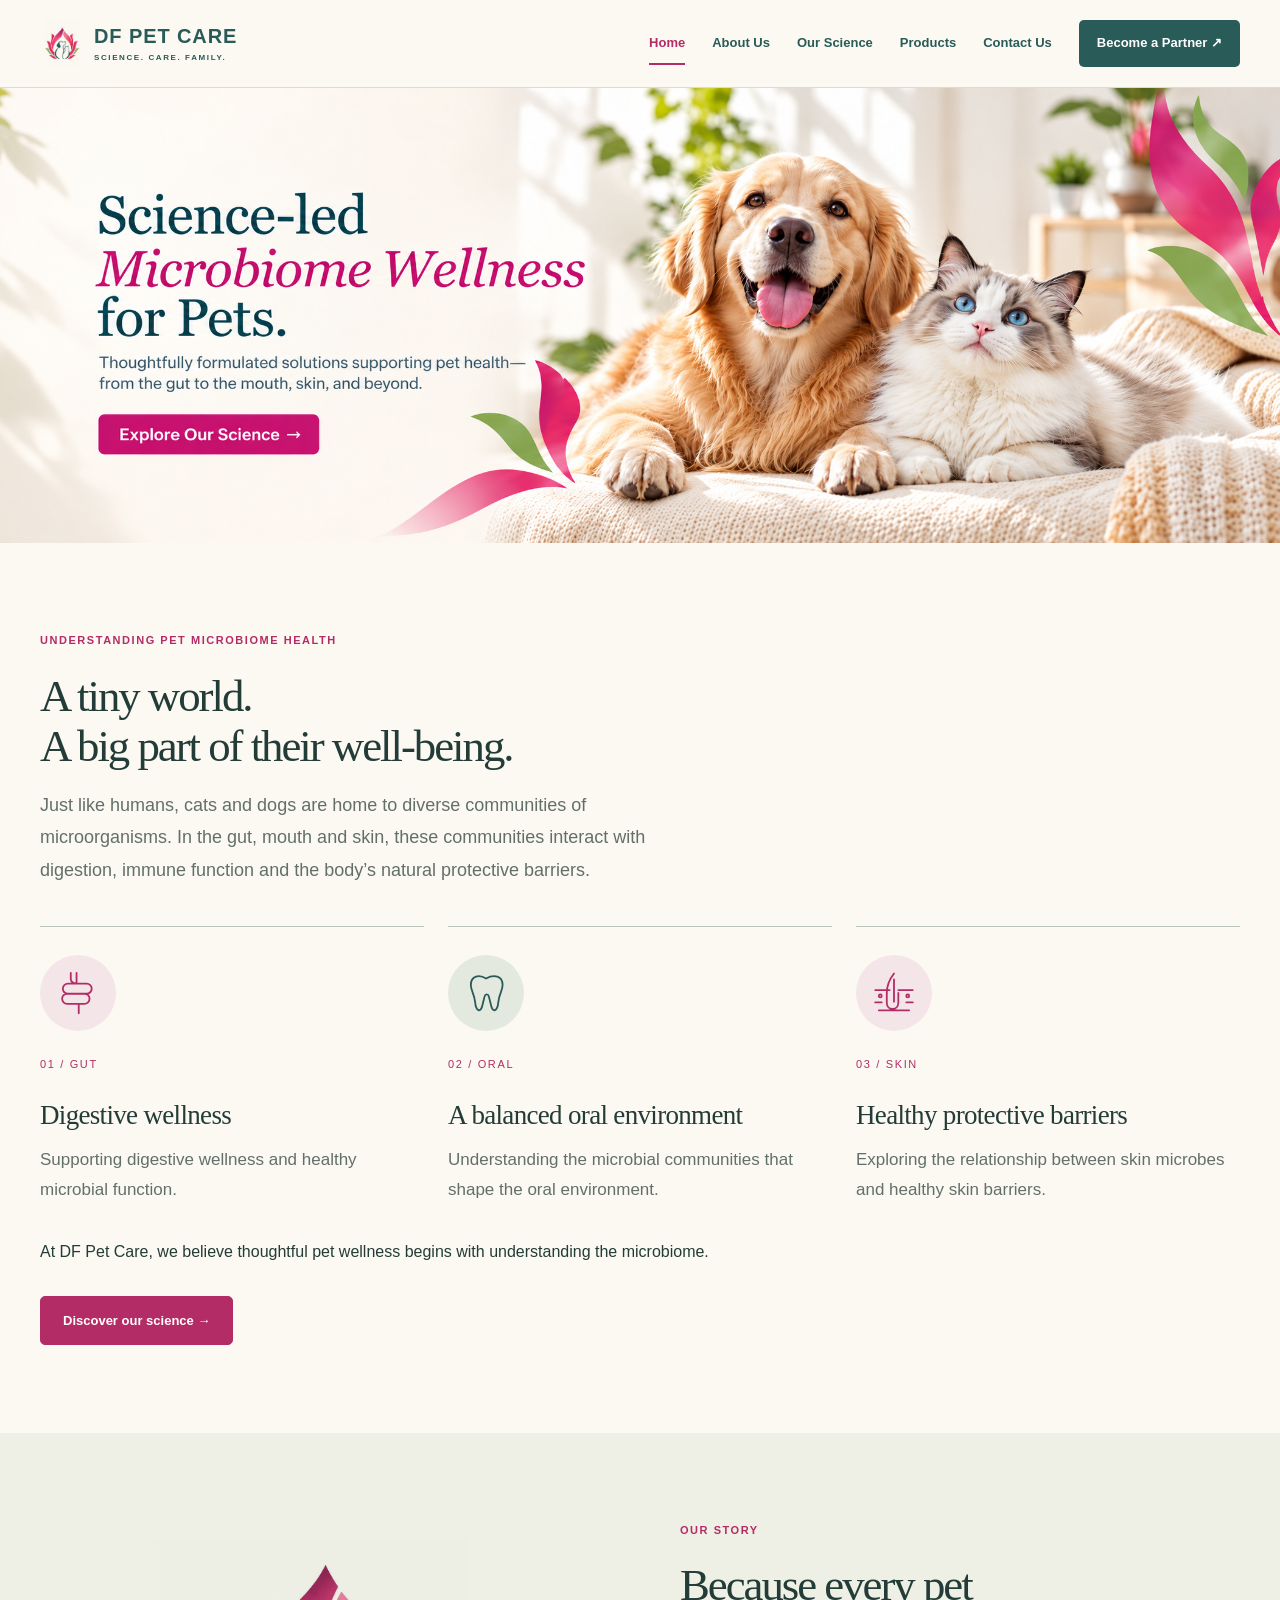
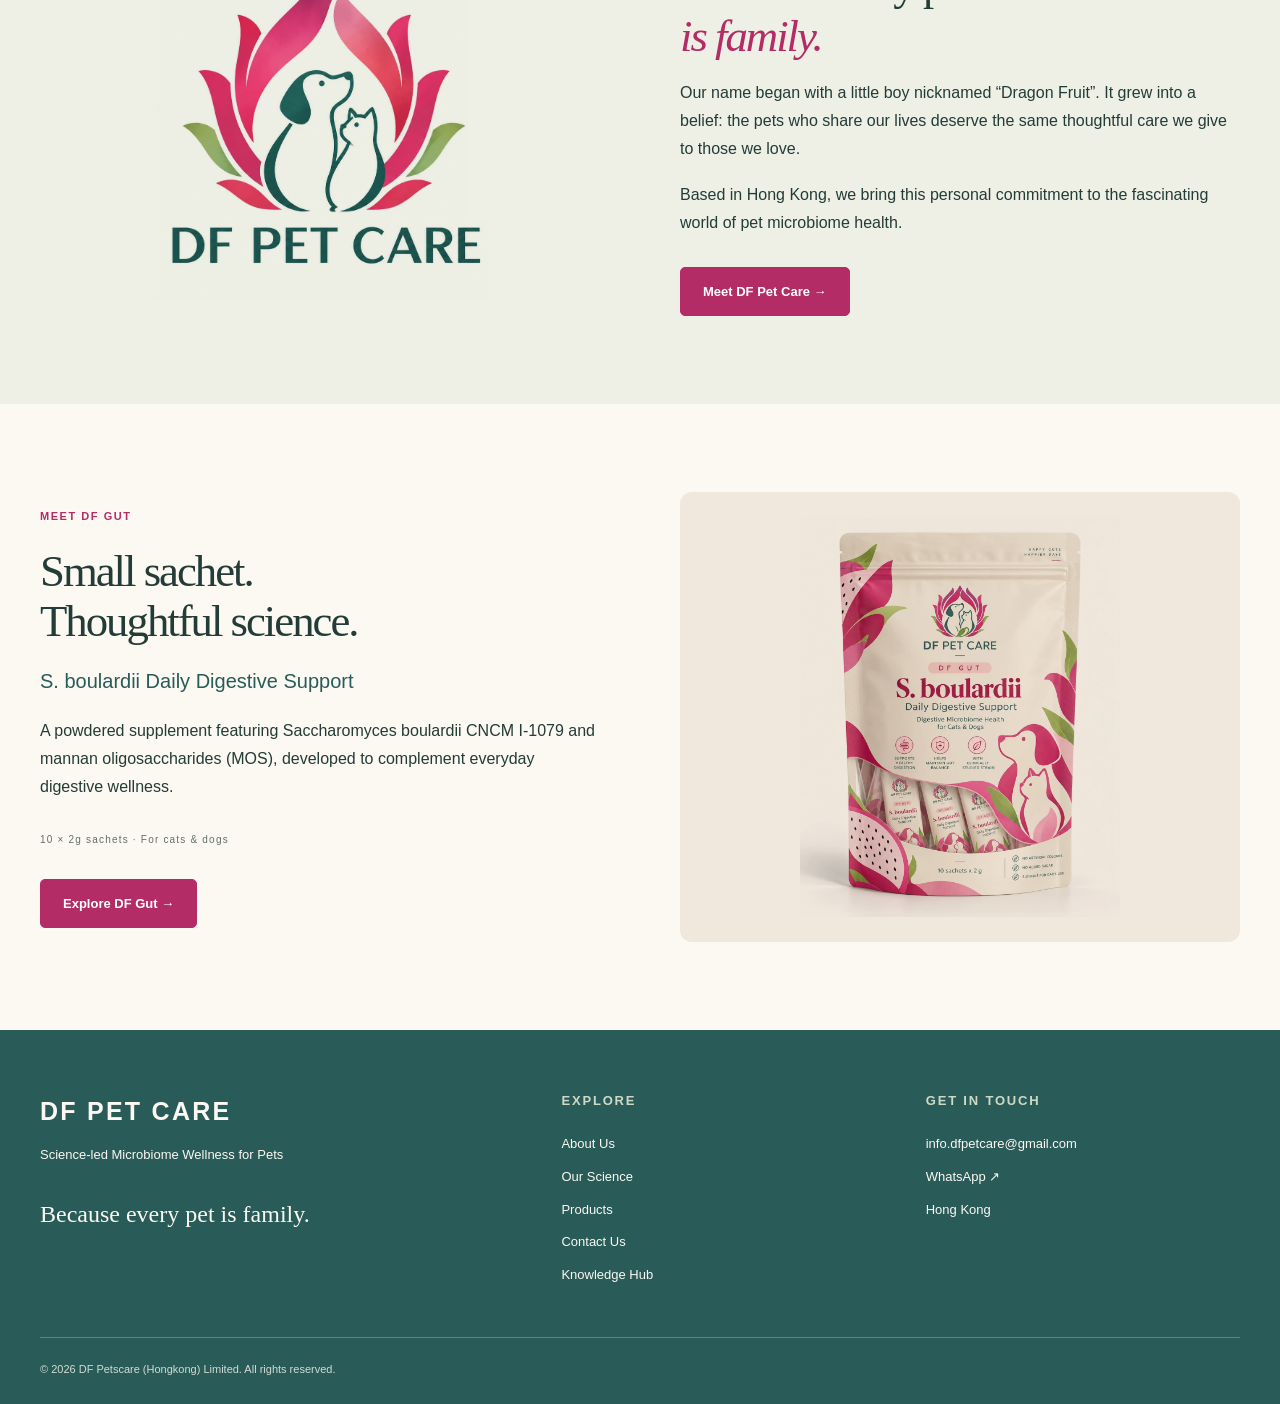
==== commit 057662c1: "Enhance homepage banner clarity" ====
--- a/website/index.html
+++ b/website/index.html
@@ -1,5 +1,5 @@
 <!doctype html><html lang="en"><head><meta charset="utf-8"><meta name="viewport" content="width=device-width,initial-scale=1"><title>Home | DF Pet Care</title><meta name="description" content="Science-led microbiome wellness for pets. Explore DF Pet Care and DF Gut daily digestive support."><link rel="icon" href="assets/logo.webp"><link rel="stylesheet" href="style.css"><script src="site.js" defer></script></head><body><a class="skip-link" href="#main">Skip to content</a><header class="site-header"><div class="nav-wrap"><a class="brand" href="index.html"><img src="assets/logo.webp" alt="" width="46" height="50"><span>DF PET CARE<small>SCIENCE. CARE. FAMILY.</small></span></a><button class="menu-toggle" type="button" aria-expanded="false" aria-controls="primary-nav">Menu <span>☰</span></button><nav id="primary-nav" aria-label="Main navigation"><a aria-current="page" href="index.html">Home</a><a href="about-us.html">About Us</a><a href="our-science.html">Our Science</a><a href="products.html">Products</a><a href="contact-us.html">Contact Us</a><a class="partner-link" href="mailto:info.dfpetcare@gmail.com?subject=DF%20Pet%20Care%20partnership%20enquiry">Become a Partner ↗</a></nav></div></header><main id="main">
-<section class="home-banner" aria-labelledby="home-title"><h1 id="home-title" class="screen-reader-text">Science-led Microbiome Wellness for Pets</h1><a href="our-science.html" aria-label="Explore our science"><img src="assets/homepage-banner-selected.webp" width="1600" height="569" fetchpriority="high" alt="DF Pet Care. Science-led Microbiome Wellness for Pets. Thoughtfully formulated solutions supporting pet health, from the gut to the mouth, skin, and beyond."/></a></section>
+<section class="home-banner" aria-labelledby="home-title"><h1 id="home-title" class="screen-reader-text">Science-led Microbiome Wellness for Pets</h1><a href="our-science.html" aria-label="Explore our science"><img src="assets/homepage-banner-hd.webp" width="2103" height="748" fetchpriority="high" alt="DF Pet Care. Science-led Microbiome Wellness for Pets. Thoughtfully formulated solutions supporting pet health, from the gut to the mouth, skin, and beyond."/></a></section>
 
 
 <div class="wp-block-group banner-mobile-copy">
